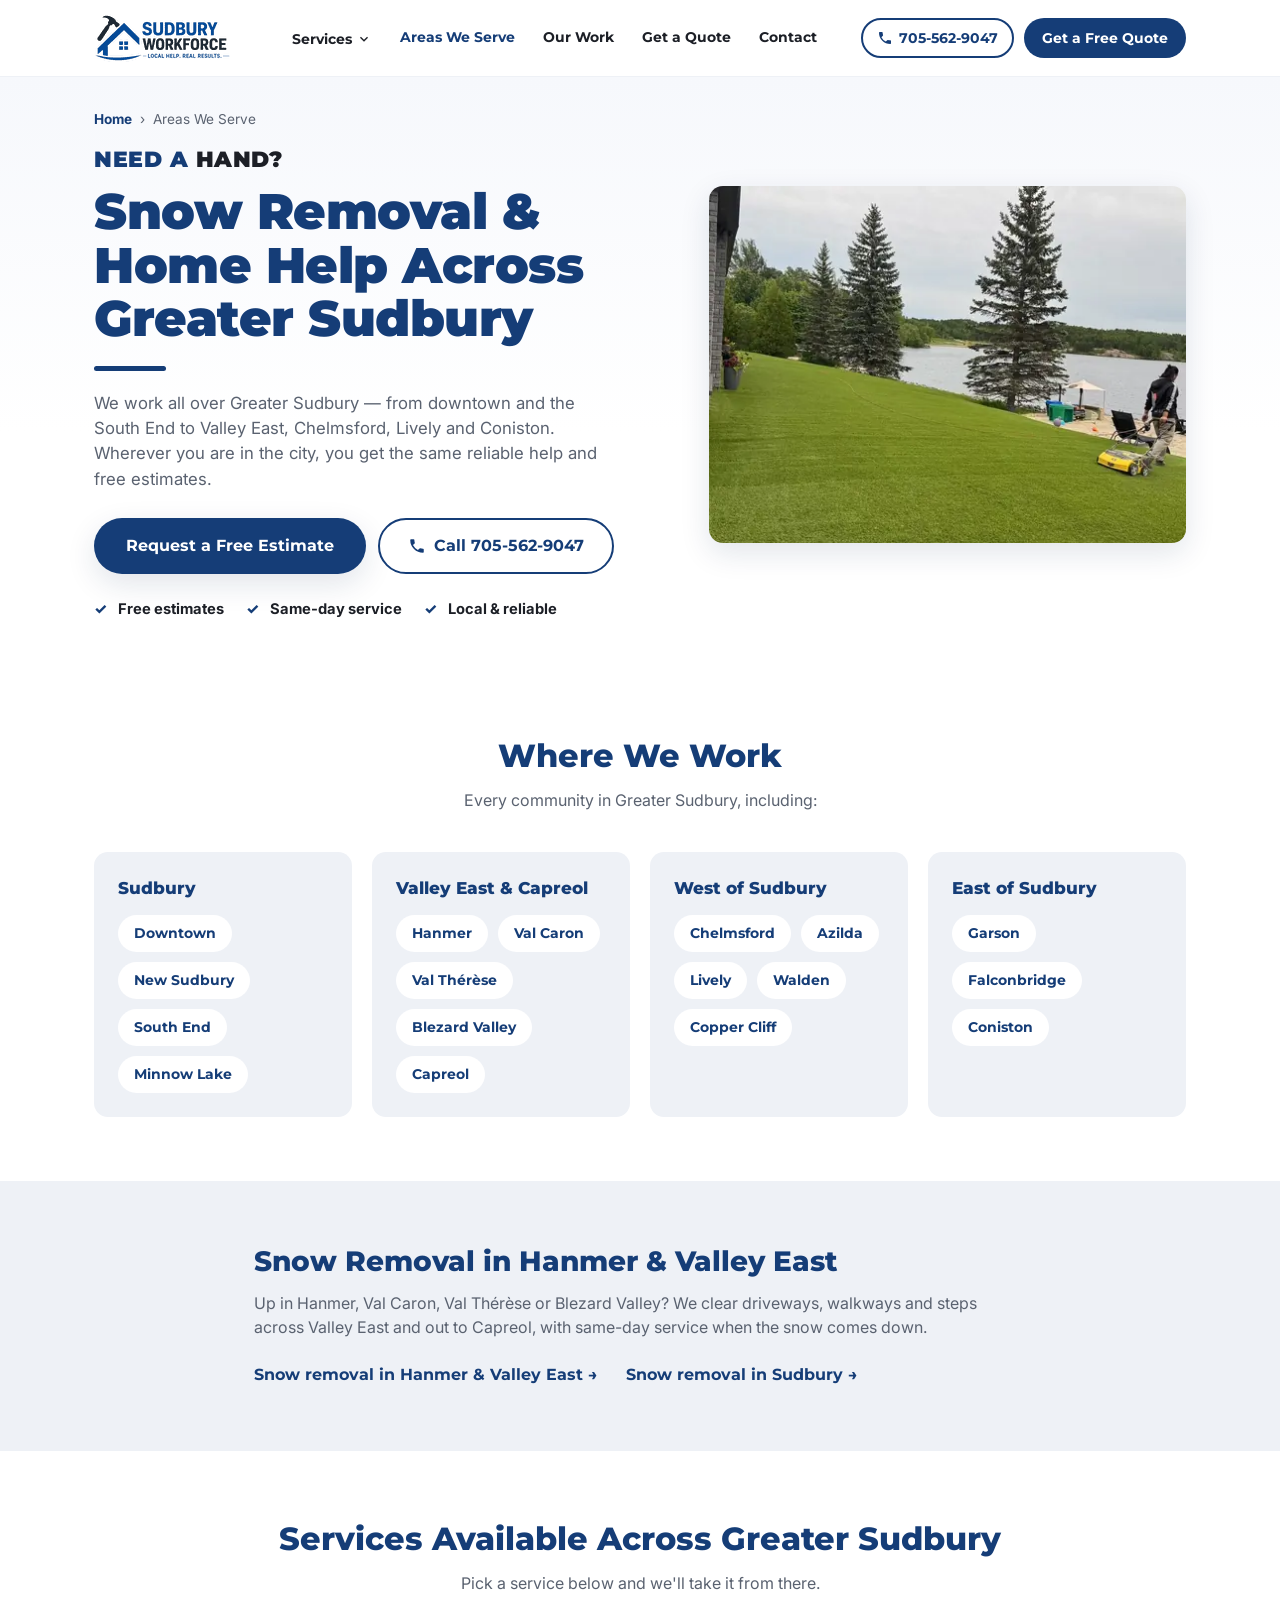
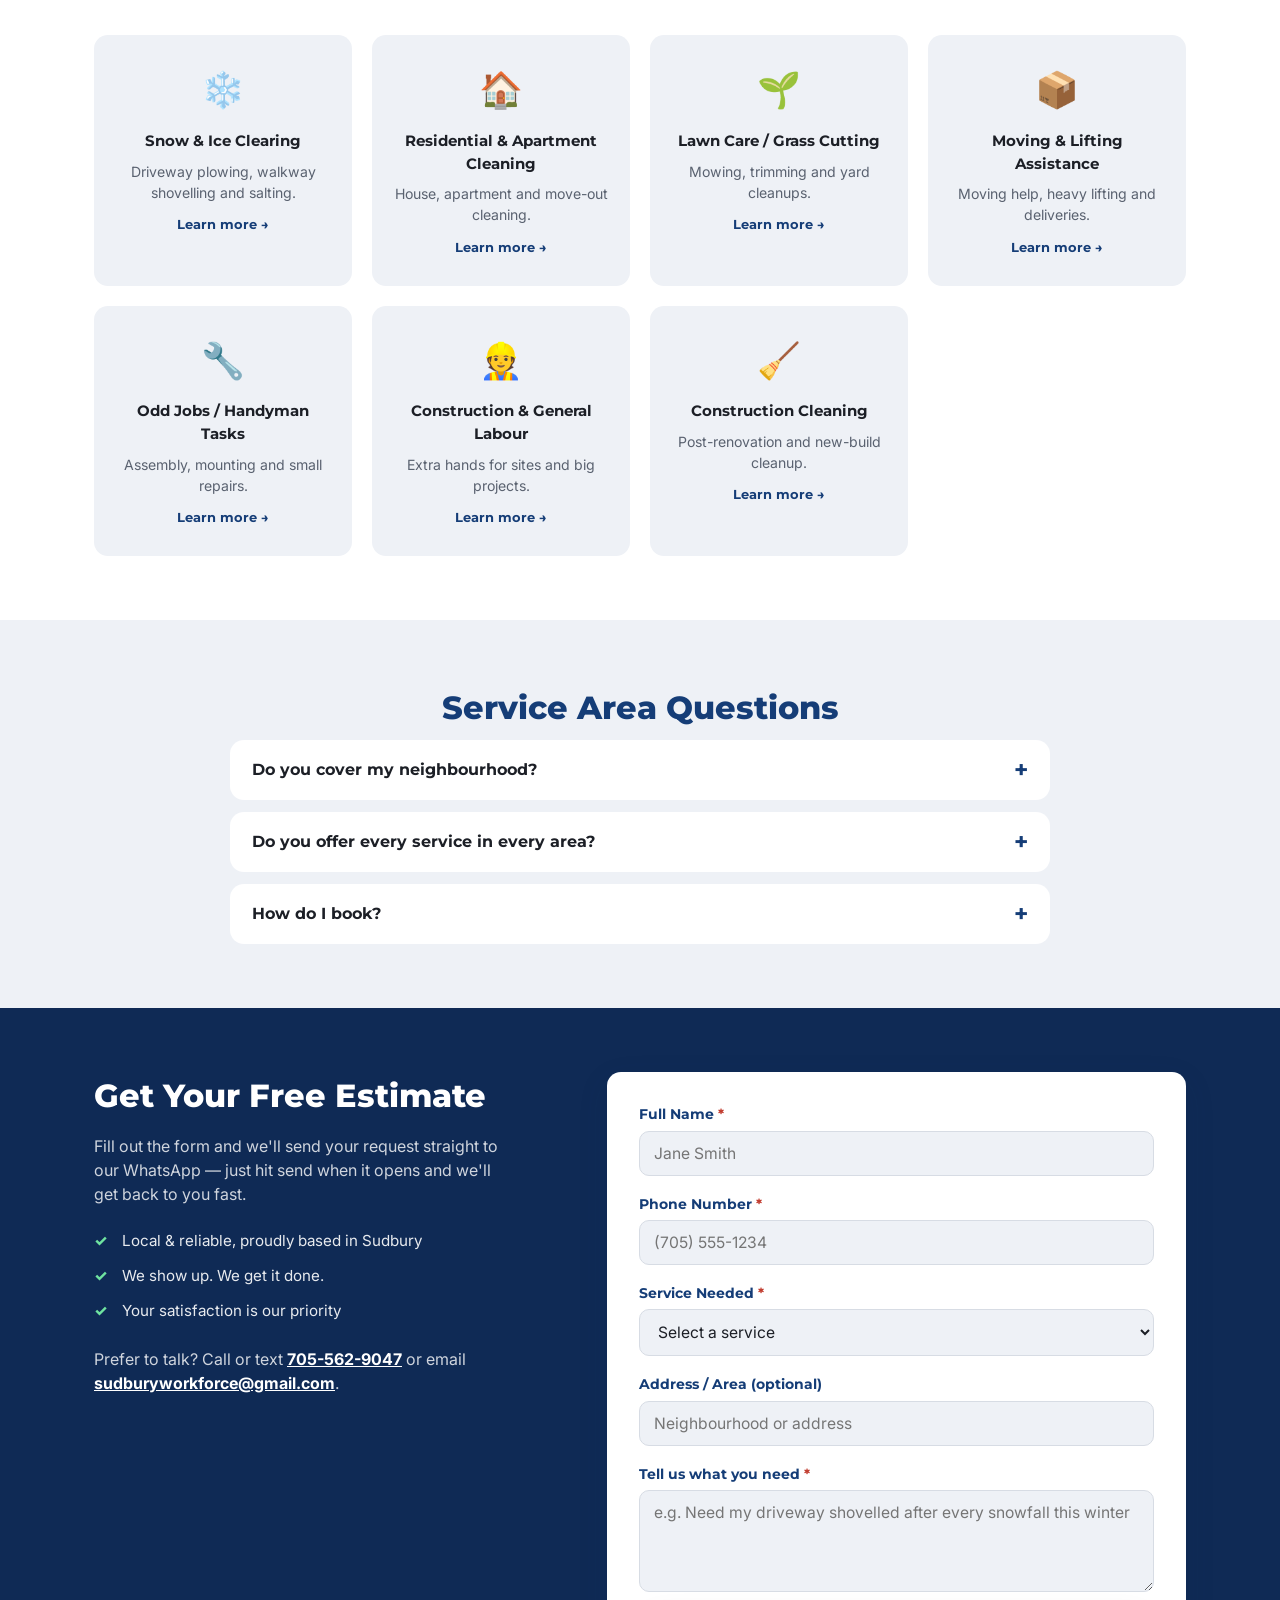
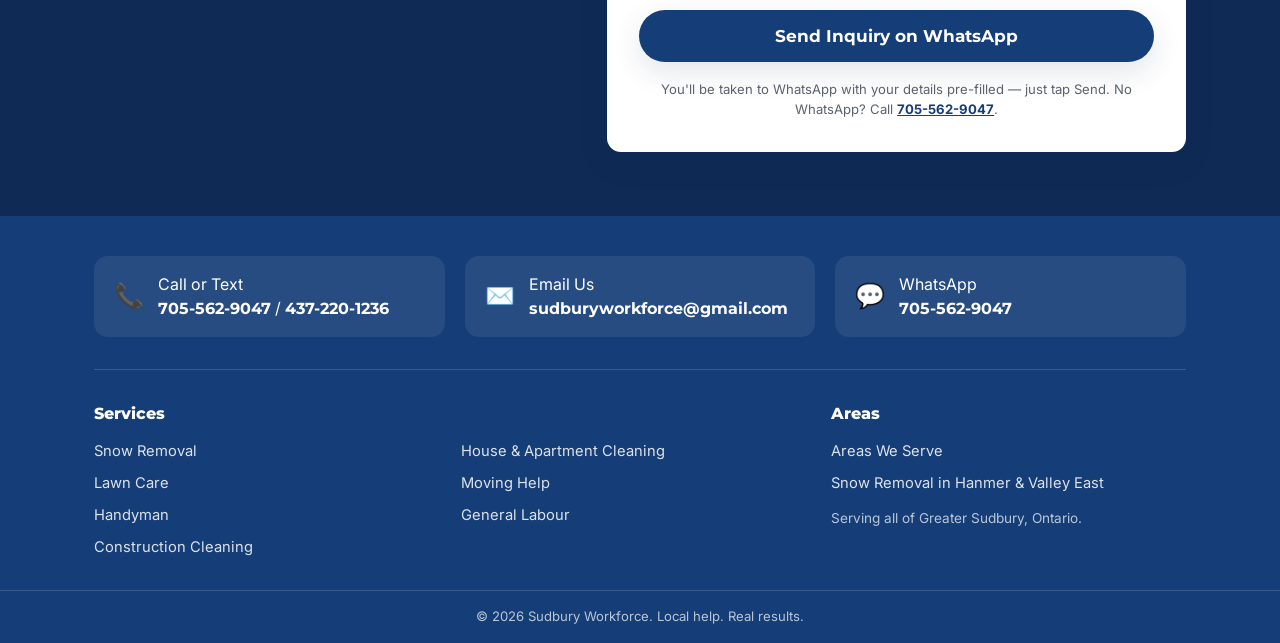
==== areas-we-serve/index.html @ fae9212c "feat: Google Search Console verification tag on every page" ====
<!DOCTYPE html>
<!-- generated by _src/build.py — edit _src/ -->
<html lang="en-CA">
<head>
<meta charset="UTF-8">
<meta name="viewport" content="width=device-width, initial-scale=1.0">
<title>Home Services Across Greater Sudbury | Sudbury Workforce</title>
<meta name="description" content="Snow removal, cleaning, lawn care and handyman help across Greater Sudbury: Sudbury, Hanmer, Val Caron, Chelmsford, Lively, Garson and more.">
<meta name="google-site-verification" content="tovDfg6iRp2TiHayyY90ySzN4tDeOoT_SZ8wtpF53Ss">
<link rel="canonical" href="https://sudburyworkforce.github.io/sudburyworkforce/areas-we-serve/">
<meta property="og:type" content="website">
<meta property="og:site_name" content="Sudbury Workforce">
<meta property="og:locale" content="en_CA">
<meta property="og:title" content="Home Services Across Greater Sudbury | Sudbury Workforce">
<meta property="og:description" content="Snow removal, cleaning, lawn care and handyman help across Greater Sudbury: Sudbury, Hanmer, Val Caron, Chelmsford, Lively, Garson and more.">
<meta property="og:url" content="https://sudburyworkforce.github.io/sudburyworkforce/areas-we-serve/">
<meta property="og:image" content="https://sudburyworkforce.github.io/sudburyworkforce/images/opt/og/work/lawn-turf.jpg">
<meta property="og:image:width" content="1200">
<meta property="og:image:height" content="630">
<meta property="og:image:alt" content="Crew member running a lawn machine across a lakeside lawn">
<meta name="twitter:card" content="summary_large_image">
<meta name="twitter:title" content="Home Services Across Greater Sudbury | Sudbury Workforce">
<meta name="twitter:description" content="Snow removal, cleaning, lawn care and handyman help across Greater Sudbury: Sudbury, Hanmer, Val Caron, Chelmsford, Lively, Garson and more.">
<meta name="twitter:image" content="https://sudburyworkforce.github.io/sudburyworkforce/images/opt/og/work/lawn-turf.jpg">
<link rel="icon" type="image/png" sizes="32x32" href="../images/opt/favicon-32.png">
<link rel="apple-touch-icon" href="../images/opt/apple-touch-icon.png">
<meta name="theme-color" content="#153d77">
<link rel="preconnect" href="https://fonts.googleapis.com">
<link rel="preconnect" href="https://fonts.gstatic.com" crossorigin>
<link rel="stylesheet" href="https://fonts.googleapis.com/css2?family=Montserrat:wght@700;800;900&amp;family=Inter:wght@400;700&amp;display=swap">
<link rel="stylesheet" href="../styles.css?v=b274d10a">
<script type="application/ld+json">{"@context":"https://schema.org","@graph":[{"@type":"HomeAndConstructionBusiness","@id":"https://sudburyworkforce.github.io/sudburyworkforce/#business","name":"Sudbury Workforce","url":"https://sudburyworkforce.github.io/sudburyworkforce/","logo":"https://sudburyworkforce.github.io/sudburyworkforce/images/opt/logo-411.png","image":"https://sudburyworkforce.github.io/sudburyworkforce/images/opt/og/snow.jpg","description":"Snow removal, house and apartment cleaning, lawn care, moving help, handyman services and general labour for homes and businesses across Greater Sudbury, Ontario.","slogan":"Local help. Real results.","telephone":"+1-705-562-9047","email":"sudburyworkforce@gmail.com","contactPoint":[{"@type":"ContactPoint","contactType":"customer service","telephone":"+1-705-562-9047","email":"sudburyworkforce@gmail.com","availableLanguage":"English"}],"address":{"@type":"PostalAddress","addressLocality":"Sudbury","addressRegion":"ON","addressCountry":"CA"},"areaServed":[{"@type":"City","name":"Greater Sudbury, ON"},{"@type":"Place","name":"Sudbury, ON"},{"@type":"Place","name":"Hanmer, ON"},{"@type":"Place","name":"Val Caron, ON"},{"@type":"Place","name":"Val Thérèse, ON"},{"@type":"Place","name":"Blezard Valley, ON"},{"@type":"Place","name":"Capreol, ON"},{"@type":"Place","name":"Chelmsford, ON"},{"@type":"Place","name":"Azilda, ON"},{"@type":"Place","name":"Lively, ON"},{"@type":"Place","name":"Walden, ON"},{"@type":"Place","name":"Copper Cliff, ON"},{"@type":"Place","name":"Garson, ON"},{"@type":"Place","name":"Falconbridge, ON"},{"@type":"Place","name":"Coniston, ON"}]},{"@type":"BreadcrumbList","@id":"https://sudburyworkforce.github.io/sudburyworkforce/areas-we-serve/#breadcrumb","itemListElement":[{"@type":"ListItem","position":1,"name":"Home","item":"https://sudburyworkforce.github.io/sudburyworkforce/"},{"@type":"ListItem","position":2,"name":"Areas We Serve","item":"https://sudburyworkforce.github.io/sudburyworkforce/areas-we-serve/"}]},{"@type":"FAQPage","@id":"https://sudburyworkforce.github.io/sudburyworkforce/areas-we-serve/#faq","url":"https://sudburyworkforce.github.io/sudburyworkforce/areas-we-serve/","mainEntity":[{"@type":"Question","name":"Do you cover my neighbourhood?","acceptedAnswer":{"@type":"Answer","text":"If you're in Greater Sudbury, yes. Not sure? Call or WhatsApp 705-562-9047 and ask."}},{"@type":"Question","name":"Do you offer every service in every area?","acceptedAnswer":{"@type":"Answer","text":"Yes — snow removal, house and apartment cleaning, lawn care, moving help, handyman jobs, general labour and construction cleaning are all available across Greater Sudbury."}},{"@type":"Question","name":"How do I book?","acceptedAnswer":{"@type":"Answer","text":"Use the form below and it opens in WhatsApp with your details filled in. You can also call or text 705-562-9047, or email sudburyworkforce@gmail.com."}}]}]}</script>
</head>
<body>
<a class="skip-link" href="#top">Skip to content</a>

<header class="site-header">
  <div class="container header-inner">
    <a href="../" class="logo"><picture><source type="image/webp" srcset="../images/opt/logo-137.webp 137w, ../images/opt/logo-274.webp 274w, ../images/opt/logo-411.webp 411w" sizes="(min-width: 480px) 137px, 114px"><img src="../images/opt/logo-137.png" srcset="../images/opt/logo-137.png 137w, ../images/opt/logo-274.png 274w, ../images/opt/logo-411.png 411w" sizes="(min-width: 480px) 137px, 114px" width="137" height="48" alt="Sudbury Workforce - Local Help. Real Results." class="logo-img"></picture></a>
    <nav class="main-nav" id="main-nav" aria-label="Main">
      <div class="nav-dropdown"><button type="button" class="nav-dropdown-toggle" aria-expanded="false" aria-controls="nav-services">Services<svg class="icon icon-chevron" viewBox="0 0 24 24" width="16" height="16" aria-hidden="true" focusable="false"><path fill="currentColor" d="M7.4 8.6 12 13.2l4.6-4.6L18 10l-6 6-6-6z"/></svg></button><ul class="sub-menu" id="nav-services"><li><a href="../snow-removal-sudbury/">Snow Removal</a></li><li><a href="../house-cleaning-sudbury/">House &amp; Apartment Cleaning</a></li><li><a href="../lawn-care-sudbury/">Lawn Care</a></li><li><a href="../moving-help-sudbury/">Moving Help</a></li><li><a href="../handyman-sudbury/">Handyman</a></li><li><a href="../general-labour-sudbury/">General Labour</a></li><li><a href="../construction-cleaning-sudbury/">Construction Cleaning</a></li><li class="sub-menu-all"><a href="../#services">See all services</a></li></ul></div>
      <a href="./" aria-current="page">Areas We Serve</a>
      <a href="../#work">Our Work</a>
      <a href="#inquiry">Get a Quote</a>
      <a href="#contact">Contact</a>
    </nav>
    <div class="header-actions">
      <a href="tel:+17055629047" class="btn btn-call" aria-label="Call 705-562-9047"><svg class="icon" viewBox="0 0 24 24" width="18" height="18" aria-hidden="true" focusable="false"><path fill="currentColor" d="M6.6 10.8a15.1 15.1 0 0 0 6.6 6.6l2.2-2.2a1 1 0 0 1 1-.25 11.4 11.4 0 0 0 3.6.57 1 1 0 0 1 1 1V20a1 1 0 0 1-1 1A17 17 0 0 1 3 4a1 1 0 0 1 1-1h3.5a1 1 0 0 1 1 1c0 1.25.2 2.45.57 3.57a1 1 0 0 1-.25 1z"/></svg><span class="btn-call-label">Call</span><span class="btn-call-number">705-562-9047</span></a>
      <a href="#inquiry" class="btn btn-header">Get a Free Quote</a>
    </div>
    <button class="nav-toggle" id="nav-toggle" aria-label="Toggle menu" aria-expanded="false" aria-controls="main-nav">
      <span></span><span></span><span></span>
    </button>
  </div>
</header>

<main id="top">

<section class="hero page-hero">
  <div class="container hero-inner">
    <div class="hero-copy">
      <nav class="breadcrumb" aria-label="Breadcrumb"><ol><li><a href="../">Home</a></li><li aria-current="page">Areas We Serve</li></ol></nav>
      <p class="eyebrow">Need a <span>hand?</span></p>
      <h1>Snow Removal &amp; Home Help Across Greater Sudbury</h1>
      <div class="rule"></div>
      <p>We work all over Greater Sudbury &mdash; from downtown and the South End to Valley East, Chelmsford, Lively and Coniston. Wherever you are in the city, you get the same reliable help and free estimates.</p>
      <div class="hero-actions"><a href="#inquiry" class="btn btn-primary">Request a Free Estimate</a><a href="tel:+17055629047" class="btn btn-outline"><svg class="icon" viewBox="0 0 24 24" width="18" height="18" aria-hidden="true" focusable="false"><path fill="currentColor" d="M6.6 10.8a15.1 15.1 0 0 0 6.6 6.6l2.2-2.2a1 1 0 0 1 1-.25 11.4 11.4 0 0 0 3.6.57 1 1 0 0 1 1 1V20a1 1 0 0 1-1 1A17 17 0 0 1 3 4a1 1 0 0 1 1-1h3.5a1 1 0 0 1 1 1c0 1.25.2 2.45.57 3.57a1 1 0 0 1-.25 1z"/></svg><span>Call 705-562-9047</span></a></div>
      <ul class="hero-points"><li>Free estimates</li><li>Same-day service</li><li>Local &amp; reliable</li></ul>
    </div>
    <div class="hero-art">
      <div class="hero-photo"><picture><source type="image/webp" srcset="../images/opt/work/lawn-turf-240.webp 240w, ../images/opt/work/lawn-turf-480.webp 480w, ../images/opt/work/lawn-turf-800.webp 800w" sizes="(min-width: 900px) 477px, (min-width: 568px) 520px, calc(100vw - 48px)"><img src="../images/opt/work/lawn-turf-800.jpg" srcset="../images/opt/work/lawn-turf-240.jpg 240w, ../images/opt/work/lawn-turf-480.jpg 480w, ../images/opt/work/lawn-turf-800.jpg 800w" sizes="(min-width: 900px) 477px, (min-width: 568px) 520px, calc(100vw - 48px)" width="800" height="600" alt="Crew member running a lawn machine across a lakeside lawn" decoding="async" fetchpriority="high"></picture></div>
    </div>
  </div>
</section>

<section class="section">
  <div class="container">
    <h2 class="section-title">Where We Work</h2>
    <p class="section-sub">Every community in Greater Sudbury, including:</p>
    <div class="area-groups"><div class="area-group"><h3>Sudbury</h3><ul class="area-list"><li>Downtown</li><li>New Sudbury</li><li>South End</li><li>Minnow Lake</li></ul></div><div class="area-group"><h3>Valley East &amp; Capreol</h3><ul class="area-list"><li>Hanmer</li><li>Val Caron</li><li>Val Thérèse</li><li>Blezard Valley</li><li>Capreol</li></ul></div><div class="area-group"><h3>West of Sudbury</h3><ul class="area-list"><li>Chelmsford</li><li>Azilda</li><li>Lively</li><li>Walden</li><li>Copper Cliff</li></ul></div><div class="area-group"><h3>East of Sudbury</h3><ul class="area-list"><li>Garson</li><li>Falconbridge</li><li>Coniston</li></ul></div></div>
  </div>
</section>

<section class="section section-alt">
  <div class="container content">
    <h2>Snow Removal in Hanmer &amp; Valley East</h2>
    <p>Up in Hanmer, Val Caron, Val Thérèse or Blezard Valley? We clear driveways, walkways and steps across Valley East and out to Capreol, with same-day service when the snow comes down.</p>
    <p class="section-links section-links-start">
      <a href="../snow-removal-hanmer-valley-east/">Snow removal in Hanmer &amp; Valley East</a>
      <a href="../snow-removal-sudbury/">Snow removal in Sudbury</a>
    </p>
  </div>
</section>

<section class="services">
  <div class="container">
    <h2 class="section-title">Services Available Across Greater Sudbury</h2>
    <p class="section-sub">Pick a service below and we'll take it from there.</p>
    <div class="services-grid"><a class="service-card" href="../snow-removal-sudbury/"><div class="service-icon" aria-hidden="true">❄️</div><h3>Snow &amp; Ice Clearing</h3><p>Driveway plowing, walkway shovelling and salting.</p><span class="service-more">Learn more <span aria-hidden="true">&rarr;</span></span></a><a class="service-card" href="../house-cleaning-sudbury/"><div class="service-icon" aria-hidden="true">🏠</div><h3>Residential &amp; Apartment Cleaning</h3><p>House, apartment and move-out cleaning.</p><span class="service-more">Learn more <span aria-hidden="true">&rarr;</span></span></a><a class="service-card" href="../lawn-care-sudbury/"><div class="service-icon" aria-hidden="true">🌱</div><h3>Lawn Care / Grass Cutting</h3><p>Mowing, trimming and yard cleanups.</p><span class="service-more">Learn more <span aria-hidden="true">&rarr;</span></span></a><a class="service-card" href="../moving-help-sudbury/"><div class="service-icon" aria-hidden="true">📦</div><h3>Moving &amp; Lifting Assistance</h3><p>Moving help, heavy lifting and deliveries.</p><span class="service-more">Learn more <span aria-hidden="true">&rarr;</span></span></a><a class="service-card" href="../handyman-sudbury/"><div class="service-icon" aria-hidden="true">🔧</div><h3>Odd Jobs / Handyman Tasks</h3><p>Assembly, mounting and small repairs.</p><span class="service-more">Learn more <span aria-hidden="true">&rarr;</span></span></a><a class="service-card" href="../general-labour-sudbury/"><div class="service-icon" aria-hidden="true">👷</div><h3>Construction &amp; General Labour</h3><p>Extra hands for sites and big projects.</p><span class="service-more">Learn more <span aria-hidden="true">&rarr;</span></span></a><a class="service-card" href="../construction-cleaning-sudbury/"><div class="service-icon" aria-hidden="true">🧹</div><h3>Construction Cleaning</h3><p>Post-renovation and new-build cleanup.</p><span class="service-more">Learn more <span aria-hidden="true">&rarr;</span></span></a></div>
  </div>
</section>

<section class="section section-alt">
  <div class="container">
    <h2 class="section-title">Service Area Questions</h2>
    <div class="faq">
      <details>
        <summary>Do you cover my neighbourhood?</summary>
        <p>If you're in Greater Sudbury, yes. Not sure? Call or WhatsApp <a href="tel:+17055629047">705-562-9047</a> and ask.</p>
      </details>
      <details>
        <summary>Do you offer every service in every area?</summary>
        <p>Yes &mdash; snow removal, house and apartment cleaning, lawn care, moving help, handyman jobs, general labour and construction cleaning are all available across Greater Sudbury.</p>
      </details>
      <details>
        <summary>How do I book?</summary>
        <p>Use the form below and it opens in WhatsApp with your details filled in. You can also call or text <a href="tel:+17055629047">705-562-9047</a>, or email <a href="mailto:sudburyworkforce@gmail.com">sudburyworkforce@gmail.com</a>.</p>
      </details>
    </div>
  </div>
</section>

<section class="inquiry" id="inquiry">
  <div class="container inquiry-inner">
    <div class="inquiry-copy">
      <h2>Get Your Free Estimate</h2>
      <p>Fill out the form and we'll send your request straight to our WhatsApp &mdash; just hit send when it opens and we'll get back to you fast.</p>
      <ul class="trust-list"><li>Local &amp; reliable, proudly based in Sudbury</li><li>We show up. We get it done.</li><li>Your satisfaction is our priority</li></ul>
      <p class="inquiry-alt">Prefer to talk? Call or text <a href="tel:+17055629047">705-562-9047</a> or email <a href="mailto:sudburyworkforce@gmail.com">sudburyworkforce@gmail.com</a>.</p>
    </div>

    <form id="inquiry-form" class="inquiry-form" novalidate data-whatsapp="17055629047" data-page="Areas We Serve">
      <div class="form-row">
        <label for="name">Full Name <span>*</span></label>
        <input type="text" id="name" name="name" required autocomplete="name" placeholder="Jane Smith">
      </div>

      <div class="form-row">
        <label for="phone">Phone Number <span>*</span></label>
        <input type="tel" id="phone" name="phone" required autocomplete="tel" placeholder="(705) 555-1234">
      </div>

      <div class="form-row">
        <label for="service">Service Needed <span>*</span></label>
        <select id="service" name="service" required>
            <option value="" disabled selected>Select a service</option>
            <option>Snow &amp; Ice Clearing</option>
            <option>Residential &amp; Apartment Cleaning</option>
            <option>Lawn Care / Grass Cutting</option>
            <option>Moving &amp; Lifting Assistance</option>
            <option>Odd Jobs / Handyman Tasks</option>
            <option>Construction &amp; General Labour</option>
            <option>Construction Cleaning</option>
            <option>Something else</option>
        </select>
      </div>

      <div class="form-row">
        <label for="address">Address / Area (optional)</label>
        <input type="text" id="address" name="address" autocomplete="street-address" placeholder="Neighbourhood or address">
      </div>

      <div class="form-row">
        <label for="message">Tell us what you need <span>*</span></label>
        <textarea id="message" name="message" rows="4" required placeholder="e.g. Need my driveway shovelled after every snowfall this winter"></textarea>
      </div>

      <p id="form-error" class="form-error" role="alert" hidden>Please fill in your name, phone, service and details.</p>

      <button type="submit" class="btn btn-primary btn-full">
        Send Inquiry on WhatsApp
      </button>
      <p class="form-note">You'll be taken to WhatsApp with your details pre-filled &mdash; just tap Send. No WhatsApp? Call <a href="tel:+17055629047">705-562-9047</a>.</p>
    </form>
  </div>
</section>

</main>

<footer class="site-footer" id="contact">
  <div class="container footer-inner">
    <div class="footer-contact">
      <div class="footer-link footer-link-multi">
        <span class="footer-icon" aria-hidden="true">&#128222;</span>
        <span>
          Call or Text<br>
          <a href="tel:+17055629047"><strong>705-562-9047</strong></a> / <a href="tel:+14372201236"><strong>437-220-1236</strong></a>
        </span>
      </div>
      <a class="footer-link" href="mailto:sudburyworkforce@gmail.com">
        <span class="footer-icon" aria-hidden="true">&#9993;&#65039;</span>
        <span>Email Us<br><strong>sudburyworkforce@gmail.com</strong></span>
      </a>
      <a class="footer-link" href="https://wa.me/17055629047?text=Hi%20Sudbury%20Workforce%21%20I%27d%20like%20a%20free%20estimate.%0APage%3A%20Areas%20We%20Serve" target="_blank" rel="noopener">
        <span class="footer-icon" aria-hidden="true">&#128172;</span>
        <span>WhatsApp<br><strong>705-562-9047</strong></span>
      </a>
    </div>
    <div class="footer-nav">
      <div>
        <h2 class="footer-heading">Services</h2>
        <ul class="footer-list footer-list-cols"><li><a href="../snow-removal-sudbury/">Snow Removal</a></li><li><a href="../house-cleaning-sudbury/">House &amp; Apartment Cleaning</a></li><li><a href="../lawn-care-sudbury/">Lawn Care</a></li><li><a href="../moving-help-sudbury/">Moving Help</a></li><li><a href="../handyman-sudbury/">Handyman</a></li><li><a href="../general-labour-sudbury/">General Labour</a></li><li><a href="../construction-cleaning-sudbury/">Construction Cleaning</a></li></ul>
      </div>
      <div>
        <h2 class="footer-heading">Areas</h2>
        <ul class="footer-list"><li><a href="./">Areas We Serve</a></li><li><a href="../snow-removal-hanmer-valley-east/">Snow Removal in Hanmer &amp; Valley East</a></li></ul>
        <p class="footer-note">Serving all of Greater Sudbury, Ontario.</p>
      </div>
    </div>
  </div>
  <div class="footer-bottom">
    <div class="container">&copy; <span id="year"></span> Sudbury Workforce. Local help. Real results.</div>
  </div>
</footer>

<nav class="mobile-bar" aria-label="Call or message us"><a class="mobile-bar-call" href="tel:+17055629047"><svg class="icon" viewBox="0 0 24 24" width="18" height="18" aria-hidden="true" focusable="false"><path fill="currentColor" d="M6.6 10.8a15.1 15.1 0 0 0 6.6 6.6l2.2-2.2a1 1 0 0 1 1-.25 11.4 11.4 0 0 0 3.6.57 1 1 0 0 1 1 1V20a1 1 0 0 1-1 1A17 17 0 0 1 3 4a1 1 0 0 1 1-1h3.5a1 1 0 0 1 1 1c0 1.25.2 2.45.57 3.57a1 1 0 0 1-.25 1z"/></svg><span>Call</span></a><a class="mobile-bar-wa" href="https://wa.me/17055629047?text=Hi%20Sudbury%20Workforce%21%20I%27d%20like%20a%20free%20estimate.%0APage%3A%20Areas%20We%20Serve" target="_blank" rel="noopener"><svg class="icon" viewBox="0 0 24 24" width="18" height="18" aria-hidden="true" focusable="false"><path fill="currentColor" d="M12 2C6.5 2 2 6 2 11c0 2.6 1.3 5 3.3 6.6L4.5 22l4.6-2.2c.9.2 1.9.3 2.9.3 5.5 0 10-4 10-9S17.5 2 12 2z"/></svg><span>WhatsApp</span></a></nav>

<script src="../script.js?v=eda20a73"></script>
</body>
</html>
---- styles.css ----
:root {
  --navy-dark: #0f2a55;
  --navy: #153d77;
  --navy-light: #1f5aa8;
  --ink: #1c1f26;
  --gray: #5a6270;
  --gray-light: #eef1f6;
  --white: #ffffff;
  --danger: #c0392b;
  --whatsapp: #1e7f4f;
  --radius: 14px;
  --shadow: 0 10px 30px rgba(15, 42, 85, 0.12);
  --font-head: 'Montserrat', 'Arial Black', sans-serif;
  --font-body: 'Inter', -apple-system, BlinkMacSystemFont, 'Segoe UI', sans-serif;
}

* { box-sizing: border-box; }

html { scroll-behavior: smooth; scroll-padding-top: 84px; }

body {
  margin: 0;
  font-family: var(--font-body);
  color: var(--ink);
  background: var(--white);
  line-height: 1.5;
}

.container {
  max-width: 1140px;
  margin: 0 auto;
  padding: 0 24px;
}

a { color: inherit; }

/* Header */
.site-header {
  position: sticky;
  top: 0;
  z-index: 50;
  background: var(--white);
  border-bottom: 1px solid var(--gray-light);
}

.header-inner {
  position: relative;
  display: flex;
  align-items: center;
  justify-content: space-between;
  gap: 16px;
  padding-top: 14px;
  padding-bottom: 14px;
}

.logo {
  display: flex;
  align-items: center;
  gap: 10px;
  text-decoration: none;
}

.logo-img {
  height: 40px;
  width: auto;
  display: block;
}

@media (min-width: 480px) {
  .logo-img { height: 48px; }
}

.main-nav {
  display: none;
  align-items: center;
  gap: 28px;
}

.main-nav a {
  font-family: var(--font-head);
  font-weight: 700;
  font-size: 0.9rem;
  color: var(--ink);
  text-decoration: none;
  transition: color 0.15s ease;
}

.main-nav a:hover { color: var(--navy); }

/* The inline nav needs ~1060px next to the Call and quote buttons; below
   1100px the menu button shows it instead. */
@media (min-width: 1100px) {
  .main-nav {
    display: flex;
    margin-left: auto;
    margin-right: 28px;
  }
}

.nav-toggle {
  display: flex;
  flex-direction: column;
  justify-content: center;
  align-items: center;
  gap: 5px;
  width: 40px;
  height: 40px;
  margin-left: 8px;
  background: none;
  border: none;
  cursor: pointer;
  flex: none;
}

.nav-toggle span {
  display: block;
  width: 22px;
  height: 2px;
  background: var(--navy);
  border-radius: 2px;
  transition: transform 0.2s ease, opacity 0.2s ease;
}

.nav-toggle[aria-expanded="true"] span:nth-child(1) {
  transform: translateY(7px) rotate(45deg);
}
.nav-toggle[aria-expanded="true"] span:nth-child(2) { opacity: 0; }
.nav-toggle[aria-expanded="true"] span:nth-child(3) {
  transform: translateY(-7px) rotate(-45deg);
}

@media (min-width: 1100px) {
  .nav-toggle { display: none; }
}

@media (max-width: 1099.98px) {
  .main-nav {
    position: absolute;
    top: 100%;
    left: 0;
    right: 0;
    flex-direction: column;
    align-items: flex-start;
    gap: 4px;
    background: var(--white);
    border-bottom: 1px solid var(--gray-light);
    padding: 8px 24px 16px;
    box-shadow: var(--shadow);
  }

  .main-nav.open { display: flex; }

  .main-nav a {
    width: 100%;
    padding: 10px 0;
    border-bottom: 1px solid var(--gray-light);
  }

  .main-nav a:last-child { border-bottom: none; }
}

/* Services dropdown: a button that opens the list of service pages */
.nav-dropdown { position: relative; }

.nav-dropdown-toggle {
  display: inline-flex;
  align-items: center;
  gap: 4px;
  padding: 0;
  background: none;
  border: none;
  cursor: pointer;
  font-family: var(--font-head);
  font-weight: 700;
  font-size: 0.9rem;
  color: var(--ink);
  transition: color 0.15s ease;
}

.nav-dropdown-toggle:hover,
.nav-dropdown.open .nav-dropdown-toggle { color: var(--navy); }

.icon-chevron { transition: transform 0.15s ease; }
.nav-dropdown.open .icon-chevron { transform: rotate(180deg); }

.sub-menu {
  display: none;
  list-style: none;
  margin: 0;
  padding: 0;
}

.nav-dropdown.open .sub-menu { display: block; }

.main-nav .sub-menu a { display: block; }
.main-nav .sub-menu-all a { color: var(--navy); }

@media (min-width: 1100px) {
  .nav-dropdown:hover .sub-menu { display: block; }
  .nav-dropdown:hover .icon-chevron { transform: rotate(180deg); }

  /* keeps the hover alive while the pointer crosses the gap to the menu */
  .nav-dropdown::after {
    content: "";
    position: absolute;
    top: 100%;
    left: 0;
    right: 0;
    height: 16px;
  }

  .sub-menu {
    position: absolute;
    top: calc(100% + 14px);
    left: -16px;
    z-index: 70;
    min-width: 270px;
    padding: 8px;
    background: var(--white);
    border: 1px solid var(--gray-light);
    border-radius: var(--radius);
    box-shadow: var(--shadow);
  }

  .main-nav .sub-menu a {
    padding: 10px 14px;
    border-radius: 10px;
    white-space: nowrap;
  }

  .main-nav .sub-menu a:hover,
  .main-nav .sub-menu a[aria-current="page"] { background: var(--gray-light); color: var(--navy); }

  .sub-menu-all {
    margin-top: 6px;
    padding-top: 6px;
    border-top: 1px solid var(--gray-light);
  }
}

@media (max-width: 1099.98px) {
  .nav-dropdown { width: 100%; }

  .nav-dropdown-toggle {
    width: 100%;
    justify-content: space-between;
    padding: 10px 0;
    border-bottom: 1px solid var(--gray-light);
    text-align: left;
  }

  .sub-menu {
    padding: 4px 0 8px 16px;
    border-bottom: 1px solid var(--gray-light);
  }

  .main-nav .sub-menu a {
    padding: 8px 0;
    border-bottom: none;
    font-size: 0.88rem;
    color: var(--gray);
  }

  .main-nav .sub-menu a[aria-current="page"],
  .main-nav .sub-menu-all a { color: var(--navy); }
}

.btn {
  display: inline-block;
  font-family: var(--font-head);
  font-weight: 700;
  text-decoration: none;
  border: none;
  cursor: pointer;
  border-radius: 999px;
  transition: transform 0.15s ease, box-shadow 0.15s ease, background 0.15s ease;
}

.btn-header {
  background: var(--navy);
  color: var(--white);
  padding: 10px 18px;
  font-size: 0.85rem;
  white-space: nowrap;
}

.btn-header:hover { background: var(--navy-light); }

@media (max-width: 599px) {
  .btn-header { display: none; }
}

.btn-primary {
  background: var(--navy);
  color: var(--white);
  padding: 16px 32px;
  font-size: 1rem;
  box-shadow: var(--shadow);
}

.btn-primary:hover {
  background: var(--navy-light);
  transform: translateY(-2px);
}

.btn-full { width: 100%; text-align: center; padding: 16px; font-size: 1.05rem; }

/* Hero */
.hero {
  background: linear-gradient(180deg, #f6f8fc 0%, #ffffff 60%);
  padding: 56px 0 40px;
  overflow: hidden;
}

.hero-inner {
  display: grid;
  gap: 32px;
  align-items: center;
}

@media (min-width: 900px) {
  .hero-inner { grid-template-columns: 1.1fr 0.9fr; }
}

.hero h1 {
  font-family: var(--font-head);
  font-weight: 900;
  font-size: clamp(1.85rem, 5.6vw, 3.1rem);
  line-height: 1.08;
  margin: 0;
  color: var(--navy);
  letter-spacing: -0.5px;
}

.rule {
  width: 72px;
  height: 5px;
  background: var(--navy);
  border-radius: 4px;
  margin: 20px 0;
}

.hero h2 {
  font-family: var(--font-head);
  font-weight: 800;
  font-size: 1.5rem;
  color: var(--navy);
  margin: 0 0 10px;
}

.hero-copy p {
  color: var(--gray);
  font-size: 1.05rem;
  max-width: 46ch;
  margin: 0 0 26px;
}

.feature-list {
  list-style: none;
  margin: 36px 0 0;
  padding: 0;
  display: grid;
  gap: 18px;
}

@media (min-width: 560px) {
  .feature-list { grid-template-columns: 1fr 1fr; }
}

.feature-list li {
  display: flex;
  align-items: flex-start;
  gap: 12px;
}

.feature-icon {
  flex: none;
  width: 40px;
  height: 40px;
  border-radius: 50%;
  background: var(--navy);
  color: var(--white);
  display: flex;
  align-items: center;
  justify-content: center;
  font-weight: 800;
  font-size: 1.1rem;
}

.feature-list strong {
  display: block;
  font-family: var(--font-head);
  font-size: 0.95rem;
  color: var(--ink);
}

.feature-list p {
  margin: 2px 0 0;
  font-size: 0.88rem;
  color: var(--gray);
}

.photo-grid {
  display: grid;
  grid-template-columns: 1fr 1fr;
  gap: 12px;
  max-width: 420px;
  margin: 0 auto;
}

@media (min-width: 900px) {
  .photo-grid {
    max-width: none;
    height: 100%;
  }
}

.photo-grid img {
  width: 100%;
  height: auto; /* the width/height attributes only reserve space */
  aspect-ratio: 4 / 3.1;
  object-fit: cover;
  border-radius: 14px;
  box-shadow: var(--shadow);
  display: block;
}

/* Services */
.services {
  padding: 64px 0;
  background: var(--white);
}

.section-title {
  font-family: var(--font-head);
  font-weight: 800;
  font-size: 2rem;
  color: var(--navy);
  text-align: center;
  margin: 0 0 8px;
}

.section-sub {
  text-align: center;
  color: var(--gray);
  margin: 0 0 40px;
}

.services-grid {
  display: grid;
  gap: 20px;
  grid-template-columns: repeat(auto-fit, minmax(220px, 1fr));
}

.service-card {
  background: var(--gray-light);
  border-radius: var(--radius);
  padding: 28px 20px;
  text-align: center;
  transition: transform 0.15s ease, box-shadow 0.15s ease;
}

.service-card:hover {
  transform: translateY(-4px);
  box-shadow: var(--shadow);
  background: var(--white);
}

.service-icon {
  font-size: 2.2rem;
  margin-bottom: 14px;
}

/* Our Work */
.work {
  padding: 64px 0;
  background: var(--gray-light);
}

.work-grid {
  display: grid;
  gap: 20px;
  grid-template-columns: 1fr;
}

@media (min-width: 640px) {
  .work-grid { grid-template-columns: 1fr 1fr; }
}

@media (min-width: 960px) {
  .work-grid { grid-template-columns: 1fr 1fr 1fr; }
}

.work-card {
  background: var(--white);
  border-radius: var(--radius);
  overflow: hidden;
  box-shadow: var(--shadow);
}

.work-photo {
  position: relative;
}

.work-photo img,
.work-photo video {
  width: 100%;
  height: auto; /* the width/height attributes only reserve space */
  aspect-ratio: 4 / 3;
  object-fit: cover;
  display: block;
  background: #000;
}

.work-tag {
  position: absolute;
  top: 10px;
  left: 10px;
  font-family: var(--font-head);
  font-weight: 800;
  font-size: 0.7rem;
  letter-spacing: 0.5px;
  text-transform: uppercase;
  padding: 4px 11px;
  border-radius: 999px;
  color: var(--white);
}

.work-tag-before { background: rgba(28, 31, 38, 0.72); }
.work-tag-after { background: var(--navy); }

.work-card h3 {
  font-family: var(--font-head);
  font-weight: 700;
  font-size: 0.92rem;
  color: var(--ink);
  text-align: center;
  margin: 0;
  padding: 14px 16px;
}

.service-card h3 {
  font-family: var(--font-head);
  font-size: 0.95rem;
  font-weight: 700;
  color: var(--ink);
  margin: 0;
}

/* Inquiry */
.inquiry {
  background: var(--navy-dark);
  color: var(--white);
  padding: 64px 0;
}

.inquiry-inner {
  display: grid;
  gap: 40px;
}

@media (min-width: 900px) {
  .inquiry-inner { grid-template-columns: 0.9fr 1.1fr; align-items: start; }
}

.inquiry-copy h2 {
  font-family: var(--font-head);
  font-size: 2rem;
  font-weight: 800;
  margin: 0 0 14px;
}

.inquiry-copy p {
  color: rgba(255,255,255,0.8);
  max-width: 42ch;
  margin: 0 0 24px;
}

.trust-list {
  list-style: none;
  padding: 0;
  margin: 0;
  display: grid;
  gap: 12px;
}

.trust-list li {
  padding-left: 28px;
  position: relative;
  color: rgba(255,255,255,0.9);
  font-size: 0.95rem;
}

.trust-list li::before {
  content: "\2713";
  position: absolute;
  left: 0;
  top: 0;
  color: #6fe3a0;
  font-weight: 800;
}

.inquiry-form {
  background: var(--white);
  color: var(--ink);
  border-radius: var(--radius);
  padding: 32px;
  box-shadow: var(--shadow);
  display: grid;
  gap: 18px;
}

.form-row {
  display: grid;
  gap: 6px;
}

.form-row label {
  font-family: var(--font-head);
  font-weight: 700;
  font-size: 0.85rem;
  color: var(--navy);
}

.form-row label span {
  color: var(--danger);
}

.form-row input,
.form-row select,
.form-row textarea {
  font-family: var(--font-body);
  font-size: 0.98rem;
  padding: 12px 14px;
  border: 1px solid #d7dce4;
  border-radius: 10px;
  background: var(--gray-light);
  color: var(--ink);
  width: 100%;
}

.form-row input:focus,
.form-row select:focus,
.form-row textarea:focus {
  outline: 2px solid var(--navy-light);
  outline-offset: 1px;
  background: var(--white);
}

.form-row textarea { resize: vertical; }

.form-error {
  background: #fdecea;
  color: var(--danger);
  border: 1px solid #f5c6c1;
  border-radius: 10px;
  padding: 10px 14px;
  font-size: 0.88rem;
  margin: 0;
}

.form-note {
  text-align: center;
  font-size: 0.82rem;
  color: var(--gray);
  margin: 0;
}

/* Footer */
.site-footer {
  background: var(--navy);
  color: var(--white);
  padding: 40px 0 0;
}

.footer-inner {
  padding-bottom: 32px;
}

.footer-contact {
  display: grid;
  gap: 20px;
}

@media (min-width: 720px) {
  .footer-contact { grid-template-columns: repeat(3, 1fr); }
}

.footer-link {
  display: flex;
  align-items: center;
  gap: 14px;
  text-decoration: none;
  color: var(--white);
  background: rgba(255,255,255,0.08);
  border-radius: var(--radius);
  padding: 16px 20px;
  transition: background 0.15s ease;
}

.footer-link:hover { background: rgba(255,255,255,0.16); }

.footer-icon {
  font-size: 1.5rem;
  flex: none;
}

.footer-link strong { font-family: var(--font-head); }

.footer-link-multi a {
  color: var(--white);
  text-decoration: none;
}

.footer-bottom {
  border-top: 1px solid rgba(255,255,255,0.15);
  padding: 16px 0;
  text-align: center;
  font-size: 0.82rem;
  color: rgba(255,255,255,0.7);
}

/* ==========================================================================
   Multi-page additions: same tokens and components as above.
   ========================================================================== */

picture { display: block; }

.icon { display: block; flex: none; }

.skip-link {
  position: absolute;
  left: 16px;
  top: -64px;
  z-index: 100;
  background: var(--navy);
  color: var(--white);
  padding: 10px 18px;
  border-radius: 999px;
  font-family: var(--font-head);
  font-weight: 700;
  text-decoration: none;
}

.skip-link:focus { top: 12px; }

/* Header: Call button next to the quote button */
.header-actions {
  display: flex;
  align-items: center;
  gap: 10px;
  margin-left: auto;
}

.btn-call {
  display: inline-flex;
  align-items: center;
  gap: 6px;
  background: var(--white);
  color: var(--navy);
  border: 2px solid var(--navy);
  padding: 8px 14px;
  font-size: 0.85rem;
  white-space: nowrap;
}

.btn-call:hover { background: var(--navy); color: var(--white); }
.btn-call .icon { width: 16px; height: 16px; }
.btn-call-number { display: none; }

@media (min-width: 600px) {
  .btn-call-label { display: none; }
  .btn-call-number { display: inline; }
}

@media (min-width: 1100px) {
  .header-actions { margin-left: 0; }
}

.main-nav a[aria-current="page"] { color: var(--navy); }

/* "Need a hand?" eyebrow above each H1 */
.eyebrow {
  font-family: var(--font-head);
  font-weight: 900;
  text-transform: uppercase;
  letter-spacing: 0.5px;
  color: var(--navy);
}

.eyebrow span { color: var(--ink); }

.hero-copy .eyebrow {
  font-size: clamp(1.1rem, 3vw, 1.35rem);
  line-height: 1.2;
  color: var(--navy);
  max-width: none;
  margin: 0 0 12px;
}

.hero-copy p a { color: var(--navy); font-weight: 700; }

/* Inner-page hero */
.page-hero { padding: 32px 0 48px; }

@media (min-width: 900px) {
  .hero-inner.hero-inner-single { grid-template-columns: 1fr; }
}

.hero-inner-single .hero-copy { max-width: 820px; }

.breadcrumb {
  margin: 0 0 18px;
  font-size: 0.85rem;
  color: var(--gray);
}

.breadcrumb ol {
  list-style: none;
  margin: 0;
  padding: 0;
  display: flex;
  flex-wrap: wrap;
}

.breadcrumb li + li::before {
  content: "\203A";
  margin: 0 8px;
}

.breadcrumb a {
  color: var(--navy);
  font-weight: 700;
  text-decoration: none;
}

.breadcrumb a:hover { text-decoration: underline; }

.hero-actions {
  display: flex;
  flex-wrap: wrap;
  align-items: center;
  gap: 12px;
}

.btn-outline {
  display: inline-flex;
  align-items: center;
  gap: 8px;
  background: var(--white);
  color: var(--navy);
  border: 2px solid var(--navy);
  padding: 14px 28px;
  font-size: 1rem;
}

.btn-outline:hover {
  background: var(--navy);
  color: var(--white);
  transform: translateY(-2px);
}

.hero-points {
  list-style: none;
  margin: 24px 0 0;
  padding: 0;
  display: flex;
  flex-wrap: wrap;
  gap: 8px 22px;
}

.hero-points li {
  position: relative;
  padding-left: 24px;
  font-weight: 700;
  font-size: 0.92rem;
}

.hero-points li::before {
  content: "\2713";
  position: absolute;
  left: 0;
  top: 0;
  color: var(--navy);
  font-weight: 800;
}

.hero-photo {
  max-width: 520px;
  margin: 0 auto;
}

@media (min-width: 900px) {
  .hero-photo { max-width: none; }
}

.hero-photo img {
  width: 100%;
  height: auto;
  aspect-ratio: 4 / 3;
  object-fit: cover;
  border-radius: var(--radius);
  box-shadow: var(--shadow);
  display: block;
}

/* Content sections */
.section { padding: 64px 0; }
.section-alt { background: var(--gray-light); }

.content { max-width: 820px; }

.content h2 {
  font-family: var(--font-head);
  font-weight: 800;
  font-size: 1.75rem;
  line-height: 1.2;
  color: var(--navy);
  margin: 0 0 12px;
}

.content p {
  color: var(--gray);
  margin: 0 0 22px;
}

.content p a,
.faq a { color: var(--navy); font-weight: 700; }

.check-list {
  list-style: none;
  margin: 0;
  padding: 0;
  display: grid;
  gap: 12px 32px;
}

@media (min-width: 640px) {
  .check-list { grid-template-columns: 1fr 1fr; }
}

.check-list li {
  position: relative;
  padding-left: 32px;
}

.check-list li::before {
  content: "\2713";
  position: absolute;
  left: 0;
  top: 2px;
  width: 20px;
  height: 20px;
  border-radius: 50%;
  background: var(--navy);
  color: var(--white);
  font-size: 0.7rem;
  font-weight: 800;
  display: flex;
  align-items: center;
  justify-content: center;
}

.features-block .feature-list {
  max-width: 820px;
  margin: 0 auto;
}

.section-links {
  display: flex;
  flex-wrap: wrap;
  justify-content: center;
  gap: 12px 28px;
  margin: 28px 0 0;
  text-align: center;
}

.content .section-links { margin: 24px 0 0; }
.section-links-start { justify-content: flex-start; text-align: left; }

.section-links a {
  font-family: var(--font-head);
  font-weight: 700;
  color: var(--navy);
  text-decoration: none;
}

.section-links a::after { content: " \2192"; }
.section-links a:hover { text-decoration: underline; }

/* FAQ */
.faq {
  max-width: 820px;
  margin: 0 auto;
  display: grid;
  gap: 12px;
}

.faq details {
  background: var(--gray-light);
  border-radius: var(--radius);
}

.section-alt .faq details { background: var(--white); }

.faq summary {
  position: relative;
  cursor: pointer;
  list-style: none;
  padding: 18px 56px 18px 22px;
  font-family: var(--font-head);
  font-weight: 700;
  color: var(--ink);
}

.faq summary::-webkit-details-marker { display: none; }

.faq summary::after {
  content: "+";
  position: absolute;
  right: 22px;
  top: 50%;
  transform: translateY(-50%);
  font-size: 1.5rem;
  line-height: 1;
  color: var(--navy);
}

.faq details[open] summary::after { content: "\2212"; }

.faq summary:focus-visible {
  outline: 2px solid var(--navy-light);
  outline-offset: 2px;
  border-radius: var(--radius);
}

.faq details p {
  margin: 0;
  padding: 0 22px 20px;
  color: var(--gray);
}

/* FAQ questions written as headings */
.faq summary h3 {
  display: inline;
  margin: 0;
  font: inherit;
  color: inherit;
}

/* Service-page blocks: cards, numbered steps, closing call to action */
.info-grid {
  display: grid;
  gap: 20px;
  max-width: 1000px;
  margin: 0 auto;
}

@media (min-width: 720px) {
  .info-grid { grid-template-columns: 1fr 1fr; }
}

.info-card {
  background: var(--gray-light);
  border-radius: var(--radius);
  padding: 24px 26px;
}

.section-alt .info-card { background: var(--white); }

.info-card h3,
.steps h3 {
  font-family: var(--font-head);
  font-weight: 800;
  font-size: 1.1rem;
  line-height: 1.3;
  color: var(--navy);
  margin: 0 0 8px;
}

.info-card p,
.steps p {
  margin: 0;
  color: var(--gray);
}

.info-card a,
.steps a,
.area-note a,
.cta-band .section-sub a { color: var(--navy); font-weight: 700; }

.steps {
  list-style: none;
  counter-reset: step;
  max-width: 820px;
  margin: 0 auto;
  padding: 0;
  display: grid;
  gap: 24px;
}

.steps li {
  counter-increment: step;
  position: relative;
  padding-left: 60px;
}

.steps li::before {
  content: counter(step);
  position: absolute;
  left: 0;
  top: 0;
  width: 42px;
  height: 42px;
  border-radius: 50%;
  background: var(--navy);
  color: var(--white);
  font-family: var(--font-head);
  font-weight: 800;
  display: flex;
  align-items: center;
  justify-content: center;
}

.content .content-after-list { margin: 22px 0 0; }

.area-note {
  max-width: 680px;
  margin: 22px auto 0;
  text-align: center;
  color: var(--gray);
}

.cta-band { text-align: center; }
.cta-band .hero-actions { justify-content: center; }

/* Areas */
.area-list {
  list-style: none;
  margin: 0 auto;
  padding: 0;
  max-width: 900px;
  display: flex;
  flex-wrap: wrap;
  justify-content: center;
  gap: 10px;
}

.area-list li {
  background: var(--gray-light);
  color: var(--navy);
  border-radius: 999px;
  padding: 8px 16px;
  font-family: var(--font-head);
  font-weight: 700;
  font-size: 0.88rem;
}

.section-alt .area-list li { background: var(--white); }

.area-groups {
  display: grid;
  gap: 20px;
  grid-template-columns: repeat(auto-fit, minmax(240px, 1fr));
}

.area-group {
  background: var(--gray-light);
  border-radius: var(--radius);
  padding: 24px;
}

.area-group h3 {
  font-family: var(--font-head);
  font-weight: 800;
  font-size: 1.05rem;
  color: var(--navy);
  margin: 0 0 14px;
}

.area-group .area-list { justify-content: flex-start; }
.area-group .area-list li { background: var(--white); }

/* Links to the other services */
.link-list {
  list-style: none;
  margin: 0 auto;
  padding: 0;
  max-width: 900px;
  display: flex;
  flex-wrap: wrap;
  justify-content: center;
  gap: 12px;
}

.link-list a {
  display: inline-block;
  background: var(--gray-light);
  color: var(--navy);
  border-radius: 999px;
  padding: 10px 18px;
  font-family: var(--font-head);
  font-weight: 700;
  font-size: 0.9rem;
  text-decoration: none;
  transition: background 0.15s ease, color 0.15s ease;
}

.section-alt .link-list a { background: var(--white); }
.link-list a:hover { background: var(--navy); color: var(--white); }

/* Who we help */
.audience-grid {
  display: grid;
  gap: 20px;
  grid-template-columns: repeat(auto-fit, minmax(260px, 1fr));
}

.audience-card {
  background: var(--white);
  border-radius: var(--radius);
  padding: 24px;
  box-shadow: var(--shadow);
}

.audience-card h3 {
  font-family: var(--font-head);
  font-weight: 800;
  font-size: 1.05rem;
  color: var(--navy);
  margin: 0 0 8px;
}

.audience-card p {
  margin: 0 0 16px;
  color: var(--gray);
  font-size: 0.95rem;
}

.audience-card .link-list { justify-content: flex-start; gap: 8px; }

.audience-card .link-list a {
  background: var(--gray-light);
  padding: 8px 14px;
  font-size: 0.82rem;
}

.audience-card .link-list a:hover { background: var(--navy); color: var(--white); }

/* Service cards link to their pages */
a.service-card {
  display: block;
  color: inherit;
  text-decoration: none;
}

a.service-card:focus-visible {
  outline: 2px solid var(--navy-light);
  outline-offset: 3px;
}

.service-card p {
  margin: 8px 0 0;
  font-size: 0.88rem;
  color: var(--gray);
}

.service-more {
  display: inline-block;
  margin-top: 12px;
  font-family: var(--font-head);
  font-weight: 700;
  font-size: 0.82rem;
  color: var(--navy);
}

.work-card h3 a {
  color: inherit;
  text-decoration: none;
}

.work-card h3 a:hover { color: var(--navy); text-decoration: underline; }

/* Quote form: other ways to reach us */
.inquiry-copy .inquiry-alt { margin: 24px 0 0; }

.inquiry-copy a {
  color: var(--white);
  font-weight: 700;
}

.form-note a {
  color: var(--navy);
  font-weight: 700;
}

/* Footer links */
.footer-link strong { overflow-wrap: anywhere; }

.footer-nav {
  display: grid;
  gap: 28px;
  margin-top: 32px;
  padding-top: 32px;
  border-top: 1px solid rgba(255,255,255,0.15);
}

@media (min-width: 720px) {
  .footer-nav { grid-template-columns: 2fr 1fr; }
}

.footer-heading {
  font-family: var(--font-head);
  font-weight: 800;
  font-size: 1rem;
  color: var(--white);
  margin: 0 0 12px;
}

.footer-list {
  list-style: none;
  margin: 0;
  padding: 0;
  display: grid;
  gap: 8px;
}

@media (min-width: 480px) {
  .footer-list-cols { grid-template-columns: 1fr 1fr; column-gap: 24px; }
}

.footer-list a {
  color: rgba(255,255,255,0.85);
  font-size: 0.92rem;
  text-decoration: none;
}

.footer-list a:hover { color: var(--white); text-decoration: underline; }

.footer-note {
  margin: 14px 0 0;
  font-size: 0.85rem;
  color: rgba(255,255,255,0.7);
}

/* Mobile Call / WhatsApp bar */
.mobile-bar {
  position: fixed;
  left: 0;
  right: 0;
  bottom: 0;
  z-index: 60;
  display: grid;
  grid-template-columns: 1fr 1fr;
  gap: 10px;
  padding: 10px 16px calc(10px + env(safe-area-inset-bottom, 0px));
  background: var(--white);
  border-top: 1px solid var(--gray-light);
  box-shadow: 0 -6px 20px rgba(15, 42, 85, 0.12);
}

.mobile-bar a {
  display: flex;
  align-items: center;
  justify-content: center;
  gap: 8px;
  padding: 12px 10px;
  border-radius: 999px;
  font-family: var(--font-head);
  font-weight: 700;
  font-size: 0.95rem;
  color: var(--white);
  text-decoration: none;
}

.mobile-bar-call { background: var(--navy); }
.mobile-bar-wa { background: var(--whatsapp); }

@media (max-width: 779.98px) {
  body { padding-bottom: calc(68px + env(safe-area-inset-bottom, 0px)); }
}

@media (min-width: 780px) {
  .mobile-bar { display: none; }
}
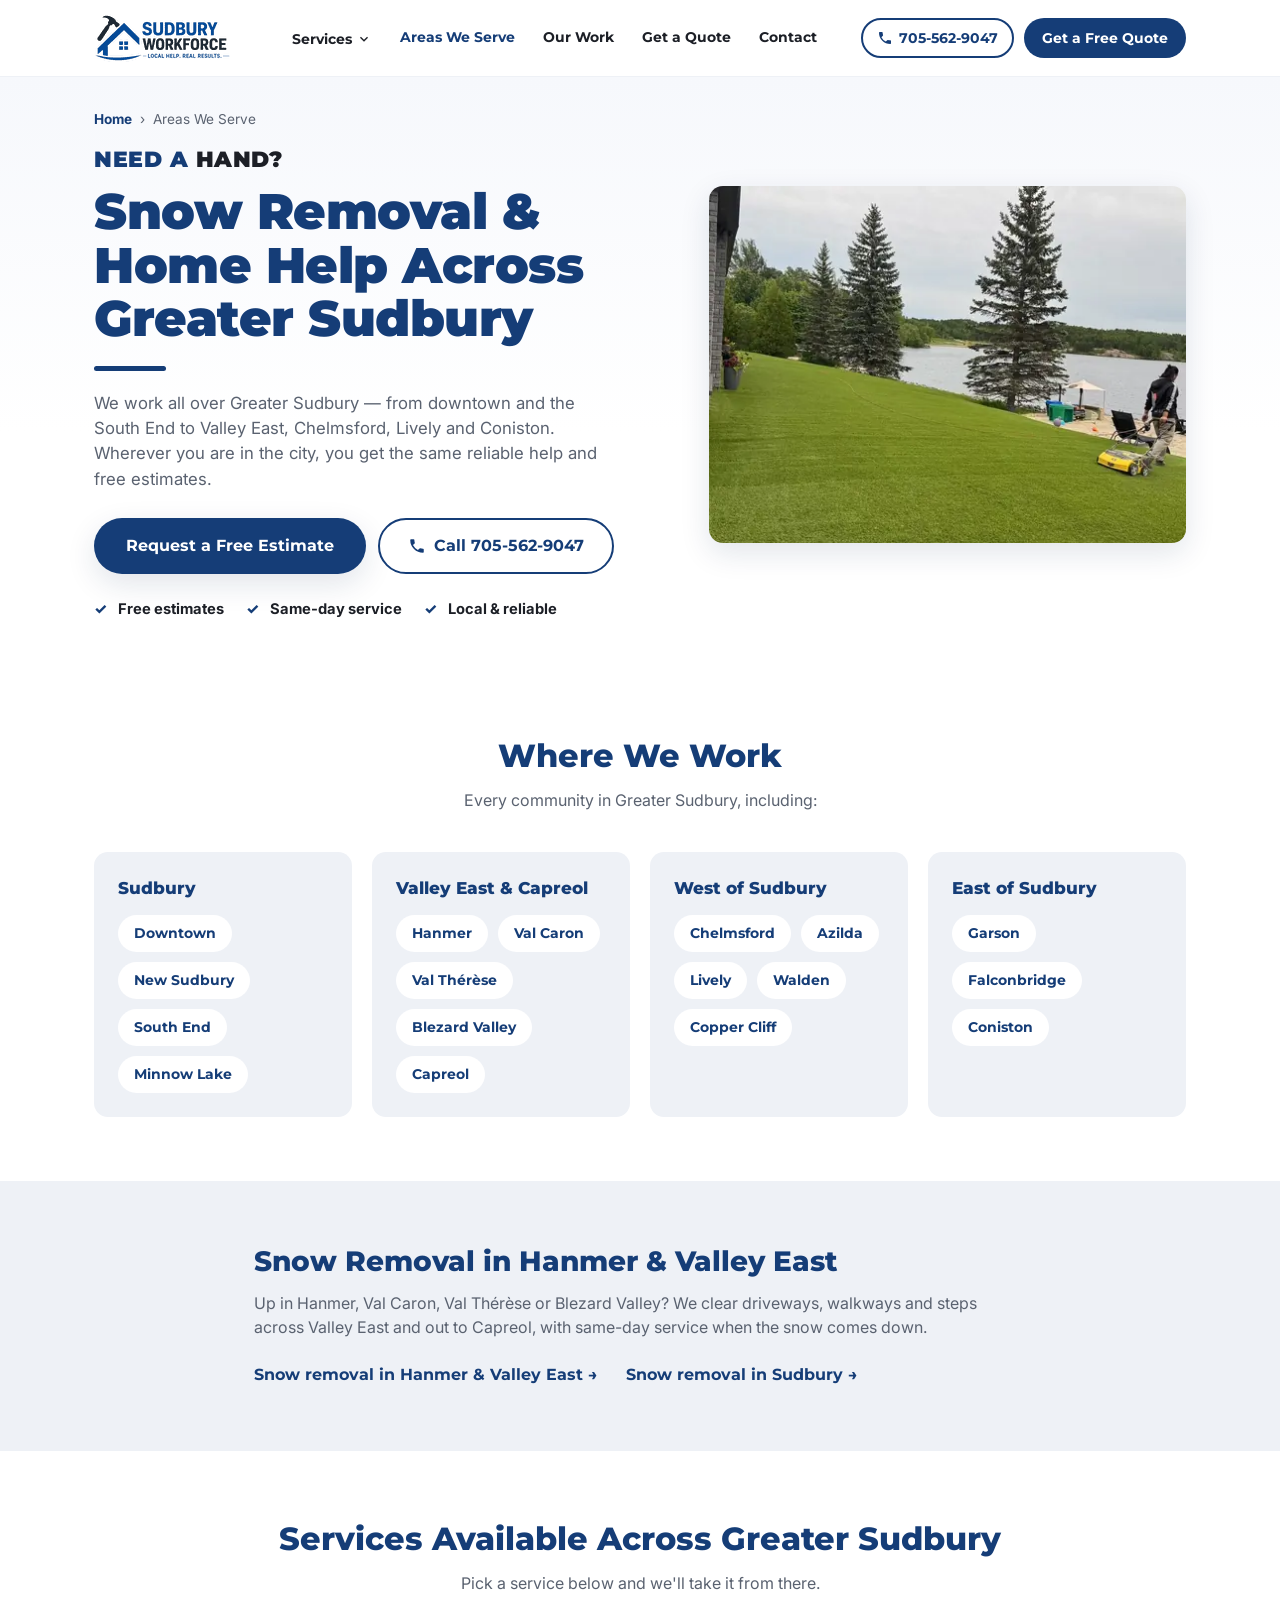
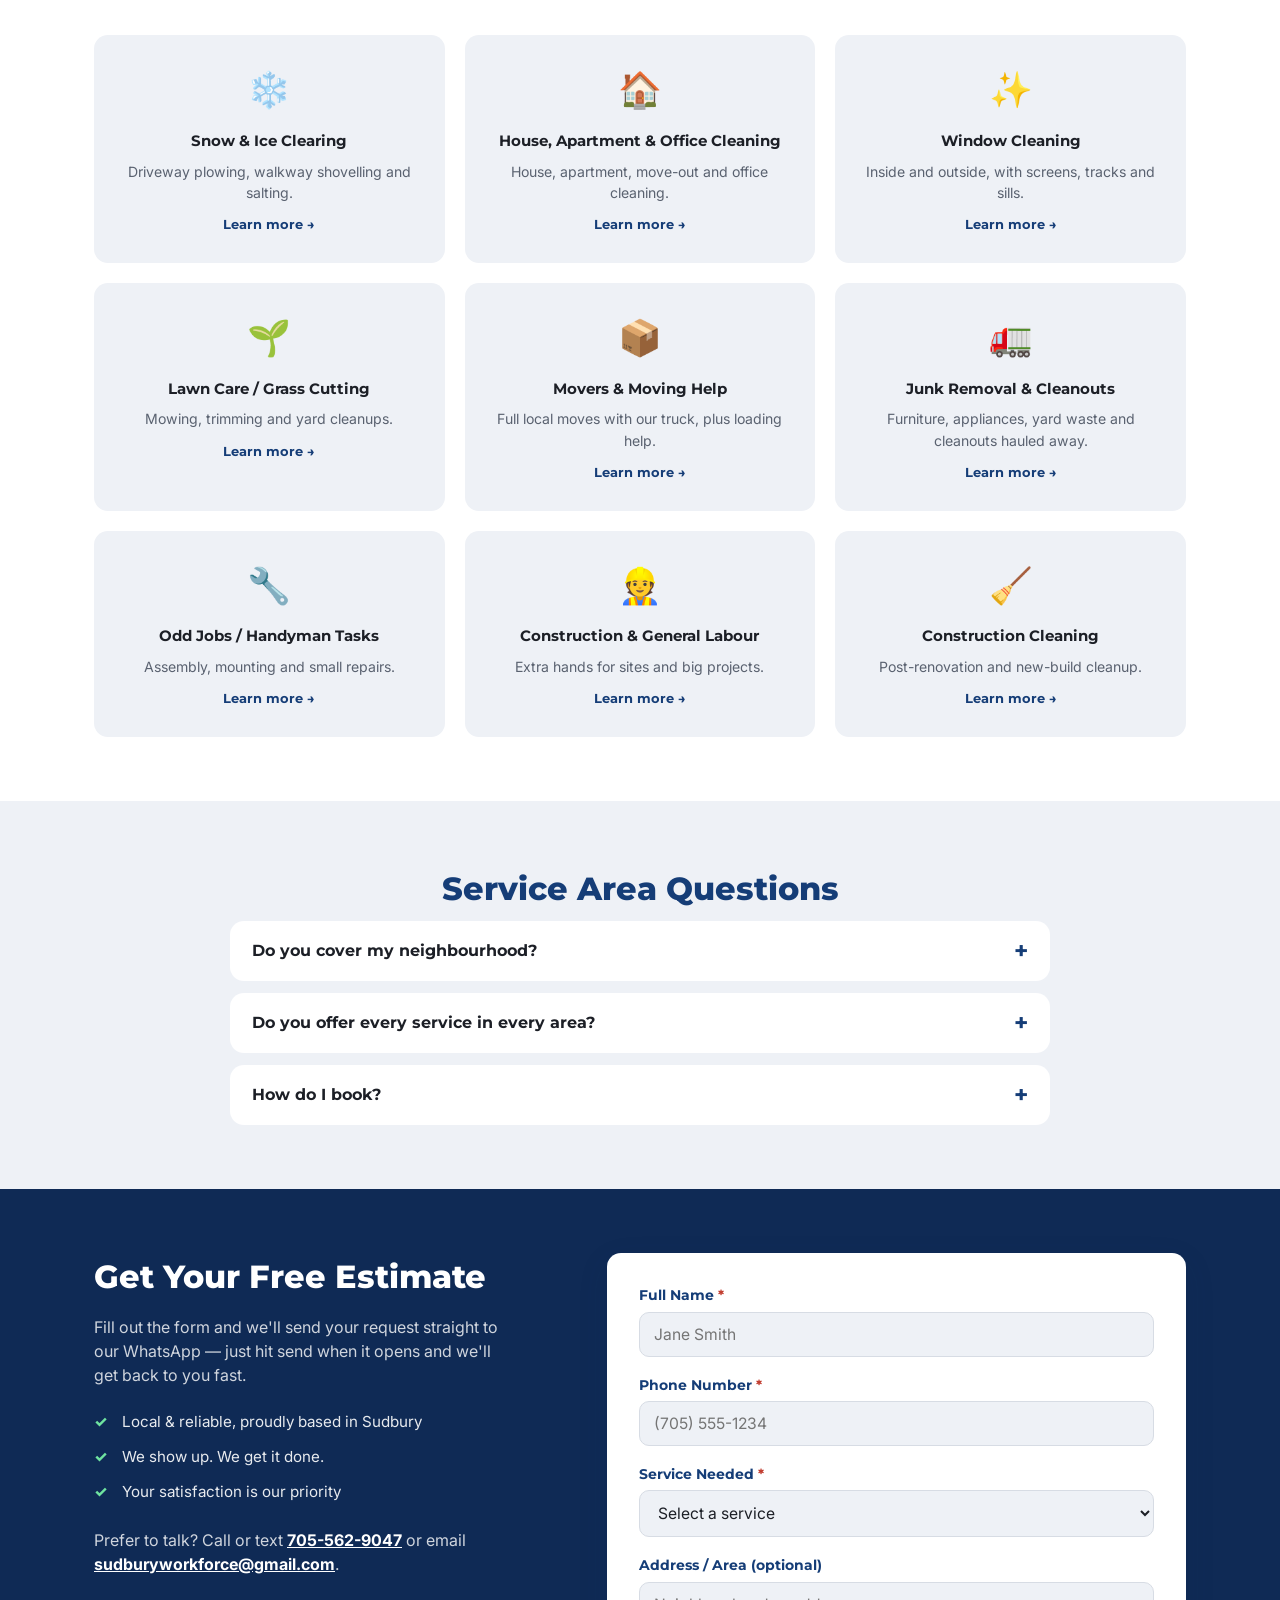
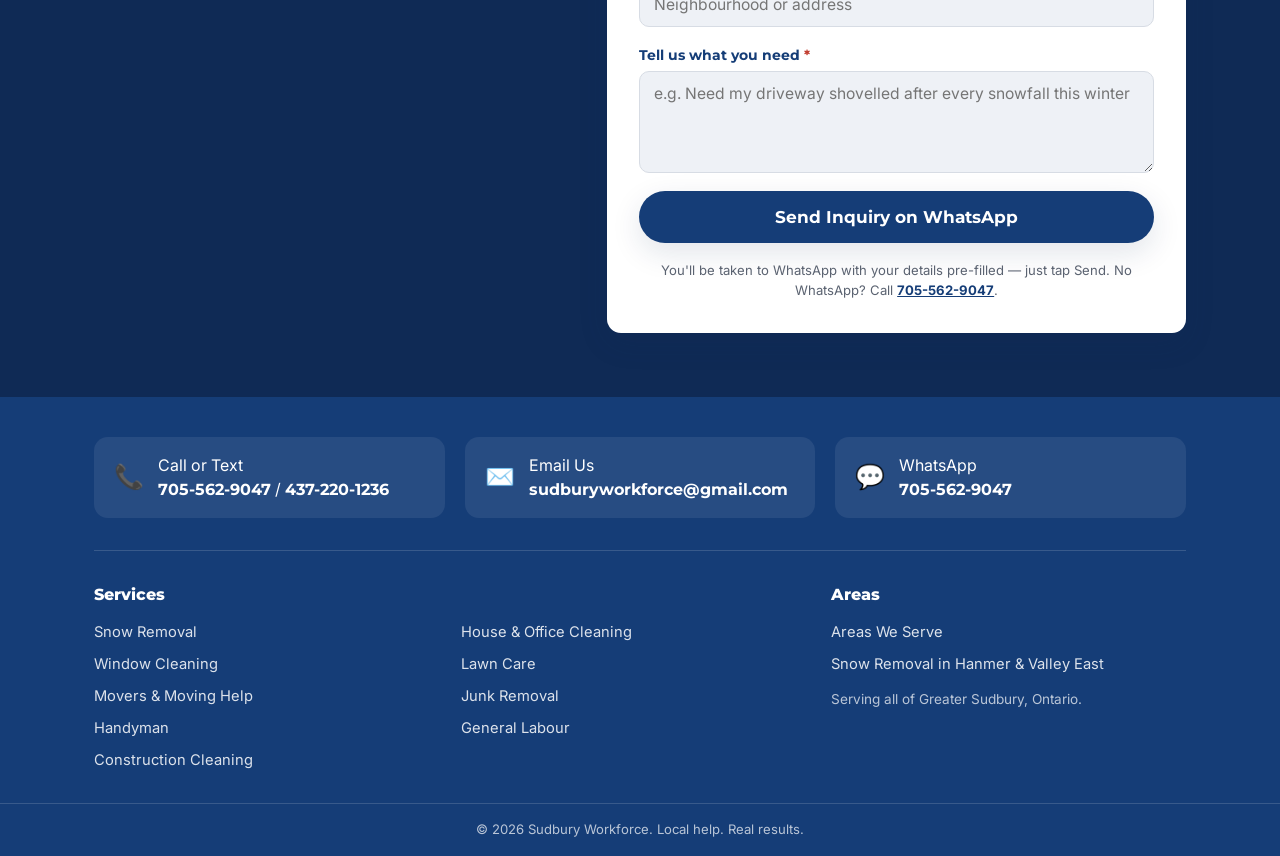
==== commit bb6d0c1d: "feat: Junk Removal and Window Cleaning pages; cleaning and moving pages retargeted to local keywords" ====
--- a/areas-we-serve/index.html
+++ b/areas-we-serve/index.html
@@ -22,14 +22,15 @@
 <meta name="twitter:title" content="Home Services Across Greater Sudbury | Sudbury Workforce">
 <meta name="twitter:description" content="Snow removal, cleaning, lawn care and handyman help across Greater Sudbury: Sudbury, Hanmer, Val Caron, Chelmsford, Lively, Garson and more.">
 <meta name="twitter:image" content="https://sudburyworkforce.github.io/sudburyworkforce/images/opt/og/work/lawn-turf.jpg">
-<link rel="icon" type="image/png" sizes="32x32" href="../images/opt/favicon-32.png">
-<link rel="apple-touch-icon" href="../images/opt/apple-touch-icon.png">
+<link rel="icon" sizes="16x16 32x32 48x48" href="../images/opt/favicon.ico?v=3f25630f">
+<link rel="icon" type="image/png" sizes="32x32" href="../images/opt/favicon-32.png?v=912d21ab">
+<link rel="apple-touch-icon" href="../images/opt/apple-touch-icon.png?v=6f25da8b">
 <meta name="theme-color" content="#153d77">
 <link rel="preconnect" href="https://fonts.googleapis.com">
 <link rel="preconnect" href="https://fonts.gstatic.com" crossorigin>
 <link rel="stylesheet" href="https://fonts.googleapis.com/css2?family=Montserrat:wght@700;800;900&amp;family=Inter:wght@400;700&amp;display=swap">
-<link rel="stylesheet" href="../styles.css?v=b274d10a">
-<script type="application/ld+json">{"@context":"https://schema.org","@graph":[{"@type":"HomeAndConstructionBusiness","@id":"https://sudburyworkforce.github.io/sudburyworkforce/#business","name":"Sudbury Workforce","url":"https://sudburyworkforce.github.io/sudburyworkforce/","logo":"https://sudburyworkforce.github.io/sudburyworkforce/images/opt/logo-411.png","image":"https://sudburyworkforce.github.io/sudburyworkforce/images/opt/og/snow.jpg","description":"Snow removal, house and apartment cleaning, lawn care, moving help, handyman services and general labour for homes and businesses across Greater Sudbury, Ontario.","slogan":"Local help. Real results.","telephone":"+1-705-562-9047","email":"sudburyworkforce@gmail.com","contactPoint":[{"@type":"ContactPoint","contactType":"customer service","telephone":"+1-705-562-9047","email":"sudburyworkforce@gmail.com","availableLanguage":"English"}],"address":{"@type":"PostalAddress","addressLocality":"Sudbury","addressRegion":"ON","addressCountry":"CA"},"areaServed":[{"@type":"City","name":"Greater Sudbury, ON"},{"@type":"Place","name":"Sudbury, ON"},{"@type":"Place","name":"Hanmer, ON"},{"@type":"Place","name":"Val Caron, ON"},{"@type":"Place","name":"Val Thérèse, ON"},{"@type":"Place","name":"Blezard Valley, ON"},{"@type":"Place","name":"Capreol, ON"},{"@type":"Place","name":"Chelmsford, ON"},{"@type":"Place","name":"Azilda, ON"},{"@type":"Place","name":"Lively, ON"},{"@type":"Place","name":"Walden, ON"},{"@type":"Place","name":"Copper Cliff, ON"},{"@type":"Place","name":"Garson, ON"},{"@type":"Place","name":"Falconbridge, ON"},{"@type":"Place","name":"Coniston, ON"}]},{"@type":"BreadcrumbList","@id":"https://sudburyworkforce.github.io/sudburyworkforce/areas-we-serve/#breadcrumb","itemListElement":[{"@type":"ListItem","position":1,"name":"Home","item":"https://sudburyworkforce.github.io/sudburyworkforce/"},{"@type":"ListItem","position":2,"name":"Areas We Serve","item":"https://sudburyworkforce.github.io/sudburyworkforce/areas-we-serve/"}]},{"@type":"FAQPage","@id":"https://sudburyworkforce.github.io/sudburyworkforce/areas-we-serve/#faq","url":"https://sudburyworkforce.github.io/sudburyworkforce/areas-we-serve/","mainEntity":[{"@type":"Question","name":"Do you cover my neighbourhood?","acceptedAnswer":{"@type":"Answer","text":"If you're in Greater Sudbury, yes. Not sure? Call or WhatsApp 705-562-9047 and ask."}},{"@type":"Question","name":"Do you offer every service in every area?","acceptedAnswer":{"@type":"Answer","text":"Yes — snow removal, house and apartment cleaning, lawn care, moving help, handyman jobs, general labour and construction cleaning are all available across Greater Sudbury."}},{"@type":"Question","name":"How do I book?","acceptedAnswer":{"@type":"Answer","text":"Use the form below and it opens in WhatsApp with your details filled in. You can also call or text 705-562-9047, or email sudburyworkforce@gmail.com."}}]}]}</script>
+<link rel="stylesheet" href="../styles.css?v=09392621">
+<script type="application/ld+json">{"@context":"https://schema.org","@graph":[{"@type":"HomeAndConstructionBusiness","@id":"https://sudburyworkforce.github.io/sudburyworkforce/#business","name":"Sudbury Workforce","url":"https://sudburyworkforce.github.io/sudburyworkforce/","logo":"https://sudburyworkforce.github.io/sudburyworkforce/images/opt/logo-411.png","image":"https://sudburyworkforce.github.io/sudburyworkforce/images/opt/og/snow.jpg","description":"Snow removal, house, office, window and construction cleaning, junk removal, moving, lawn care, handyman jobs and general labour in Greater Sudbury, ON.","slogan":"Local help. Real results.","telephone":"+1-705-562-9047","email":"sudburyworkforce@gmail.com","contactPoint":[{"@type":"ContactPoint","contactType":"customer service","telephone":"+1-705-562-9047","email":"sudburyworkforce@gmail.com","availableLanguage":"English"}],"address":{"@type":"PostalAddress","addressLocality":"Sudbury","addressRegion":"ON","addressCountry":"CA"},"areaServed":[{"@type":"City","name":"Greater Sudbury, ON"},{"@type":"Place","name":"Sudbury, ON"},{"@type":"Place","name":"Hanmer, ON"},{"@type":"Place","name":"Val Caron, ON"},{"@type":"Place","name":"Val Thérèse, ON"},{"@type":"Place","name":"Blezard Valley, ON"},{"@type":"Place","name":"Capreol, ON"},{"@type":"Place","name":"Chelmsford, ON"},{"@type":"Place","name":"Azilda, ON"},{"@type":"Place","name":"Lively, ON"},{"@type":"Place","name":"Walden, ON"},{"@type":"Place","name":"Copper Cliff, ON"},{"@type":"Place","name":"Garson, ON"},{"@type":"Place","name":"Falconbridge, ON"},{"@type":"Place","name":"Coniston, ON"}],"hasOfferCatalog":{"@type":"OfferCatalog","name":"Services","itemListElement":[{"@type":"Offer","itemOffered":{"@type":"Service","name":"Snow Removal","url":"https://sudburyworkforce.github.io/sudburyworkforce/snow-removal-sudbury/"}},{"@type":"Offer","itemOffered":{"@type":"Service","name":"House & Office Cleaning","url":"https://sudburyworkforce.github.io/sudburyworkforce/house-cleaning-sudbury/"}},{"@type":"Offer","itemOffered":{"@type":"Service","name":"Window Cleaning","url":"https://sudburyworkforce.github.io/sudburyworkforce/window-cleaning-sudbury/"}},{"@type":"Offer","itemOffered":{"@type":"Service","name":"Lawn Care","url":"https://sudburyworkforce.github.io/sudburyworkforce/lawn-care-sudbury/"}},{"@type":"Offer","itemOffered":{"@type":"Service","name":"Movers & Moving Help","url":"https://sudburyworkforce.github.io/sudburyworkforce/moving-help-sudbury/"}},{"@type":"Offer","itemOffered":{"@type":"Service","name":"Junk Removal","url":"https://sudburyworkforce.github.io/sudburyworkforce/junk-removal-sudbury/"}},{"@type":"Offer","itemOffered":{"@type":"Service","name":"Handyman","url":"https://sudburyworkforce.github.io/sudburyworkforce/handyman-sudbury/"}},{"@type":"Offer","itemOffered":{"@type":"Service","name":"General Labour","url":"https://sudburyworkforce.github.io/sudburyworkforce/general-labour-sudbury/"}},{"@type":"Offer","itemOffered":{"@type":"Service","name":"Construction Cleaning","url":"https://sudburyworkforce.github.io/sudburyworkforce/construction-cleaning-sudbury/"}}]}},{"@type":"BreadcrumbList","@id":"https://sudburyworkforce.github.io/sudburyworkforce/areas-we-serve/#breadcrumb","itemListElement":[{"@type":"ListItem","position":1,"name":"Home","item":"https://sudburyworkforce.github.io/sudburyworkforce/"},{"@type":"ListItem","position":2,"name":"Areas We Serve","item":"https://sudburyworkforce.github.io/sudburyworkforce/areas-we-serve/"}]},{"@type":"FAQPage","@id":"https://sudburyworkforce.github.io/sudburyworkforce/areas-we-serve/#faq","url":"https://sudburyworkforce.github.io/sudburyworkforce/areas-we-serve/","mainEntity":[{"@type":"Question","name":"Do you cover my neighbourhood?","acceptedAnswer":{"@type":"Answer","text":"If you're in Greater Sudbury, yes. Not sure? Call or WhatsApp 705-562-9047 and ask."}},{"@type":"Question","name":"Do you offer every service in every area?","acceptedAnswer":{"@type":"Answer","text":"Yes — snow removal, house and office cleaning, window cleaning, junk removal, moving, lawn care, handyman jobs, general labour and construction cleaning are all available across Greater Sudbury."}},{"@type":"Question","name":"How do I book?","acceptedAnswer":{"@type":"Answer","text":"Use the form below and it opens in WhatsApp with your details filled in. You can also call or text 705-562-9047, or email sudburyworkforce@gmail.com."}}]}]}</script>
 </head>
 <body>
 <a class="skip-link" href="#top">Skip to content</a>
@@ -38,7 +39,7 @@
   <div class="container header-inner">
     <a href="../" class="logo"><picture><source type="image/webp" srcset="../images/opt/logo-137.webp 137w, ../images/opt/logo-274.webp 274w, ../images/opt/logo-411.webp 411w" sizes="(min-width: 480px) 137px, 114px"><img src="../images/opt/logo-137.png" srcset="../images/opt/logo-137.png 137w, ../images/opt/logo-274.png 274w, ../images/opt/logo-411.png 411w" sizes="(min-width: 480px) 137px, 114px" width="137" height="48" alt="Sudbury Workforce - Local Help. Real Results." class="logo-img"></picture></a>
     <nav class="main-nav" id="main-nav" aria-label="Main">
-      <div class="nav-dropdown"><button type="button" class="nav-dropdown-toggle" aria-expanded="false" aria-controls="nav-services">Services<svg class="icon icon-chevron" viewBox="0 0 24 24" width="16" height="16" aria-hidden="true" focusable="false"><path fill="currentColor" d="M7.4 8.6 12 13.2l4.6-4.6L18 10l-6 6-6-6z"/></svg></button><ul class="sub-menu" id="nav-services"><li><a href="../snow-removal-sudbury/">Snow Removal</a></li><li><a href="../house-cleaning-sudbury/">House &amp; Apartment Cleaning</a></li><li><a href="../lawn-care-sudbury/">Lawn Care</a></li><li><a href="../moving-help-sudbury/">Moving Help</a></li><li><a href="../handyman-sudbury/">Handyman</a></li><li><a href="../general-labour-sudbury/">General Labour</a></li><li><a href="../construction-cleaning-sudbury/">Construction Cleaning</a></li><li class="sub-menu-all"><a href="../#services">See all services</a></li></ul></div>
+      <div class="nav-dropdown"><button type="button" class="nav-dropdown-toggle" aria-expanded="false" aria-controls="nav-services">Services<svg class="icon icon-chevron" viewBox="0 0 24 24" width="16" height="16" aria-hidden="true" focusable="false"><path fill="currentColor" d="M7.4 8.6 12 13.2l4.6-4.6L18 10l-6 6-6-6z"/></svg></button><ul class="sub-menu" id="nav-services"><li><a href="../snow-removal-sudbury/">Snow Removal</a></li><li><a href="../house-cleaning-sudbury/">House &amp; Office Cleaning</a></li><li><a href="../window-cleaning-sudbury/">Window Cleaning</a></li><li><a href="../lawn-care-sudbury/">Lawn Care</a></li><li><a href="../moving-help-sudbury/">Movers &amp; Moving Help</a></li><li><a href="../junk-removal-sudbury/">Junk Removal</a></li><li><a href="../handyman-sudbury/">Handyman</a></li><li><a href="../general-labour-sudbury/">General Labour</a></li><li><a href="../construction-cleaning-sudbury/">Construction Cleaning</a></li><li class="sub-menu-all"><a href="../#services">See all services</a></li></ul></div>
       <a href="./" aria-current="page">Areas We Serve</a>
       <a href="../#work">Our Work</a>
       <a href="#inquiry">Get a Quote</a>
@@ -96,7 +97,7 @@
   <div class="container">
     <h2 class="section-title">Services Available Across Greater Sudbury</h2>
     <p class="section-sub">Pick a service below and we'll take it from there.</p>
-    <div class="services-grid"><a class="service-card" href="../snow-removal-sudbury/"><div class="service-icon" aria-hidden="true">❄️</div><h3>Snow &amp; Ice Clearing</h3><p>Driveway plowing, walkway shovelling and salting.</p><span class="service-more">Learn more <span aria-hidden="true">&rarr;</span></span></a><a class="service-card" href="../house-cleaning-sudbury/"><div class="service-icon" aria-hidden="true">🏠</div><h3>Residential &amp; Apartment Cleaning</h3><p>House, apartment and move-out cleaning.</p><span class="service-more">Learn more <span aria-hidden="true">&rarr;</span></span></a><a class="service-card" href="../lawn-care-sudbury/"><div class="service-icon" aria-hidden="true">🌱</div><h3>Lawn Care / Grass Cutting</h3><p>Mowing, trimming and yard cleanups.</p><span class="service-more">Learn more <span aria-hidden="true">&rarr;</span></span></a><a class="service-card" href="../moving-help-sudbury/"><div class="service-icon" aria-hidden="true">📦</div><h3>Moving &amp; Lifting Assistance</h3><p>Moving help, heavy lifting and deliveries.</p><span class="service-more">Learn more <span aria-hidden="true">&rarr;</span></span></a><a class="service-card" href="../handyman-sudbury/"><div class="service-icon" aria-hidden="true">🔧</div><h3>Odd Jobs / Handyman Tasks</h3><p>Assembly, mounting and small repairs.</p><span class="service-more">Learn more <span aria-hidden="true">&rarr;</span></span></a><a class="service-card" href="../general-labour-sudbury/"><div class="service-icon" aria-hidden="true">👷</div><h3>Construction &amp; General Labour</h3><p>Extra hands for sites and big projects.</p><span class="service-more">Learn more <span aria-hidden="true">&rarr;</span></span></a><a class="service-card" href="../construction-cleaning-sudbury/"><div class="service-icon" aria-hidden="true">🧹</div><h3>Construction Cleaning</h3><p>Post-renovation and new-build cleanup.</p><span class="service-more">Learn more <span aria-hidden="true">&rarr;</span></span></a></div>
+    <div class="services-grid"><a class="service-card" href="../snow-removal-sudbury/"><div class="service-icon" aria-hidden="true">❄️</div><h3>Snow &amp; Ice Clearing</h3><p>Driveway plowing, walkway shovelling and salting.</p><span class="service-more">Learn more <span aria-hidden="true">&rarr;</span></span></a><a class="service-card" href="../house-cleaning-sudbury/"><div class="service-icon" aria-hidden="true">🏠</div><h3>House, Apartment &amp; Office Cleaning</h3><p>House, apartment, move-out and office cleaning.</p><span class="service-more">Learn more <span aria-hidden="true">&rarr;</span></span></a><a class="service-card" href="../window-cleaning-sudbury/"><div class="service-icon" aria-hidden="true">✨</div><h3>Window Cleaning</h3><p>Inside and outside, with screens, tracks and sills.</p><span class="service-more">Learn more <span aria-hidden="true">&rarr;</span></span></a><a class="service-card" href="../lawn-care-sudbury/"><div class="service-icon" aria-hidden="true">🌱</div><h3>Lawn Care / Grass Cutting</h3><p>Mowing, trimming and yard cleanups.</p><span class="service-more">Learn more <span aria-hidden="true">&rarr;</span></span></a><a class="service-card" href="../moving-help-sudbury/"><div class="service-icon" aria-hidden="true">📦</div><h3>Movers &amp; Moving Help</h3><p>Full local moves with our truck, plus loading help.</p><span class="service-more">Learn more <span aria-hidden="true">&rarr;</span></span></a><a class="service-card" href="../junk-removal-sudbury/"><div class="service-icon" aria-hidden="true">🚛</div><h3>Junk Removal &amp; Cleanouts</h3><p>Furniture, appliances, yard waste and cleanouts hauled away.</p><span class="service-more">Learn more <span aria-hidden="true">&rarr;</span></span></a><a class="service-card" href="../handyman-sudbury/"><div class="service-icon" aria-hidden="true">🔧</div><h3>Odd Jobs / Handyman Tasks</h3><p>Assembly, mounting and small repairs.</p><span class="service-more">Learn more <span aria-hidden="true">&rarr;</span></span></a><a class="service-card" href="../general-labour-sudbury/"><div class="service-icon" aria-hidden="true">👷</div><h3>Construction &amp; General Labour</h3><p>Extra hands for sites and big projects.</p><span class="service-more">Learn more <span aria-hidden="true">&rarr;</span></span></a><a class="service-card" href="../construction-cleaning-sudbury/"><div class="service-icon" aria-hidden="true">🧹</div><h3>Construction Cleaning</h3><p>Post-renovation and new-build cleanup.</p><span class="service-more">Learn more <span aria-hidden="true">&rarr;</span></span></a></div>
   </div>
 </section>
 
@@ -110,7 +111,7 @@
       </details>
       <details>
         <summary>Do you offer every service in every area?</summary>
-        <p>Yes &mdash; snow removal, house and apartment cleaning, lawn care, moving help, handyman jobs, general labour and construction cleaning are all available across Greater Sudbury.</p>
+        <p>Yes &mdash; snow removal, house and office cleaning, window cleaning, junk removal, moving, lawn care, handyman jobs, general labour and construction cleaning are all available across Greater Sudbury.</p>
       </details>
       <details>
         <summary>How do I book?</summary>
@@ -145,9 +146,11 @@
         <select id="service" name="service" required>
             <option value="" disabled selected>Select a service</option>
             <option>Snow &amp; Ice Clearing</option>
-            <option>Residential &amp; Apartment Cleaning</option>
+            <option>House, Apartment &amp; Office Cleaning</option>
+            <option>Window Cleaning</option>
             <option>Lawn Care / Grass Cutting</option>
-            <option>Moving &amp; Lifting Assistance</option>
+            <option>Movers &amp; Moving Help</option>
+            <option>Junk Removal &amp; Cleanouts</option>
             <option>Odd Jobs / Handyman Tasks</option>
             <option>Construction &amp; General Labour</option>
             <option>Construction Cleaning</option>
@@ -199,7 +202,7 @@
     <div class="footer-nav">
       <div>
         <h2 class="footer-heading">Services</h2>
-        <ul class="footer-list footer-list-cols"><li><a href="../snow-removal-sudbury/">Snow Removal</a></li><li><a href="../house-cleaning-sudbury/">House &amp; Apartment Cleaning</a></li><li><a href="../lawn-care-sudbury/">Lawn Care</a></li><li><a href="../moving-help-sudbury/">Moving Help</a></li><li><a href="../handyman-sudbury/">Handyman</a></li><li><a href="../general-labour-sudbury/">General Labour</a></li><li><a href="../construction-cleaning-sudbury/">Construction Cleaning</a></li></ul>
+        <ul class="footer-list footer-list-cols"><li><a href="../snow-removal-sudbury/">Snow Removal</a></li><li><a href="../house-cleaning-sudbury/">House &amp; Office Cleaning</a></li><li><a href="../window-cleaning-sudbury/">Window Cleaning</a></li><li><a href="../lawn-care-sudbury/">Lawn Care</a></li><li><a href="../moving-help-sudbury/">Movers &amp; Moving Help</a></li><li><a href="../junk-removal-sudbury/">Junk Removal</a></li><li><a href="../handyman-sudbury/">Handyman</a></li><li><a href="../general-labour-sudbury/">General Labour</a></li><li><a href="../construction-cleaning-sudbury/">Construction Cleaning</a></li></ul>
       </div>
       <div>
         <h2 class="footer-heading">Areas</h2>
--- a/styles.css
+++ b/styles.css
@@ -452,6 +452,10 @@
   grid-template-columns: repeat(auto-fit, minmax(220px, 1fr));
 }
 
+@media (min-width: 1000px) {
+  .services-grid { grid-template-columns: repeat(3, 1fr); }
+}
+
 .service-card {
   background: var(--gray-light);
   border-radius: var(--radius);
@@ -860,6 +864,65 @@
   transform: translateY(-2px);
 }
 
+.btn-whatsapp {
+  background: var(--whatsapp);
+  color: var(--white);
+  padding: 16px 32px;
+  font-size: 1rem;
+  box-shadow: var(--shadow);
+}
+
+.btn-whatsapp:hover { transform: translateY(-2px); filter: brightness(1.08); }
+
+.btn-outline-light {
+  background: transparent;
+  color: var(--white);
+  border: 2px solid rgba(255, 255, 255, 0.85);
+  padding: 14px 28px;
+  font-size: 1rem;
+}
+
+.btn-outline-light:hover { background: var(--white); color: var(--navy); }
+
+/* "Now booking" line under the hero copy */
+.hero-copy .hero-note {
+  display: inline-block;
+  margin: -8px 0 22px;
+  padding: 6px 14px;
+  border-radius: 999px;
+  background: var(--gray-light);
+  color: var(--navy);
+  font-family: var(--font-head);
+  font-weight: 700;
+  font-size: 0.88rem;
+}
+
+/* Mid-page quick-quote band */
+.quote-band {
+  background: var(--navy);
+  color: var(--white);
+  padding: 44px 0;
+  text-align: center;
+}
+
+.quote-band-title {
+  font-family: var(--font-head);
+  font-weight: 800;
+  font-size: clamp(1.2rem, 3vw, 1.6rem);
+  margin: 0 auto 10px;
+  max-width: 760px;
+}
+
+.quote-band-text {
+  margin: 0 auto 22px;
+  max-width: 680px;
+  color: rgba(255, 255, 255, 0.85);
+}
+
+.quote-band .hero-actions { justify-content: center; }
+
+.check-list.check-list-single { grid-template-columns: 1fr; }
+
 .hero-points {
   list-style: none;
   margin: 24px 0 0;
@@ -1087,7 +1150,7 @@
 .info-card a,
 .steps a,
 .area-note a,
-.cta-band .section-sub a { color: var(--navy); font-weight: 700; }
+.section-sub a { color: var(--navy); font-weight: 700; }
 
 .steps {
   list-style: none;
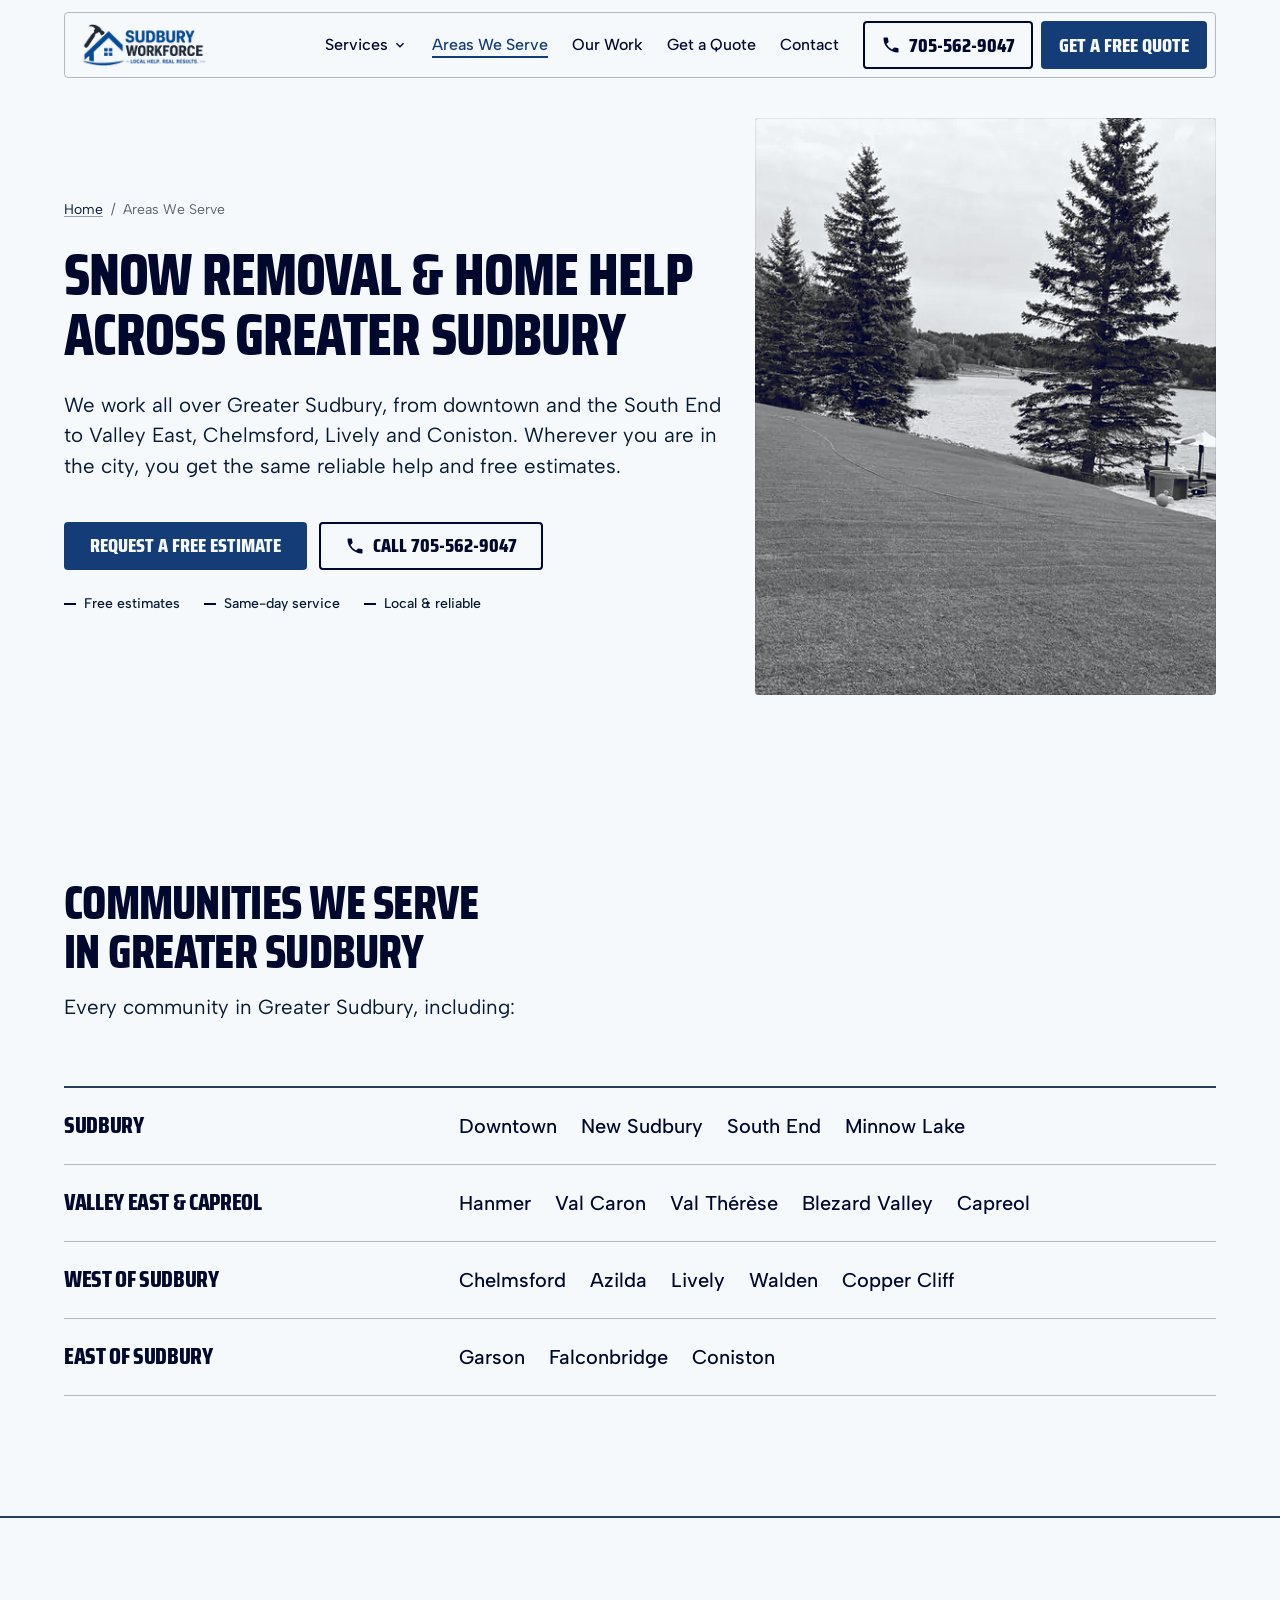
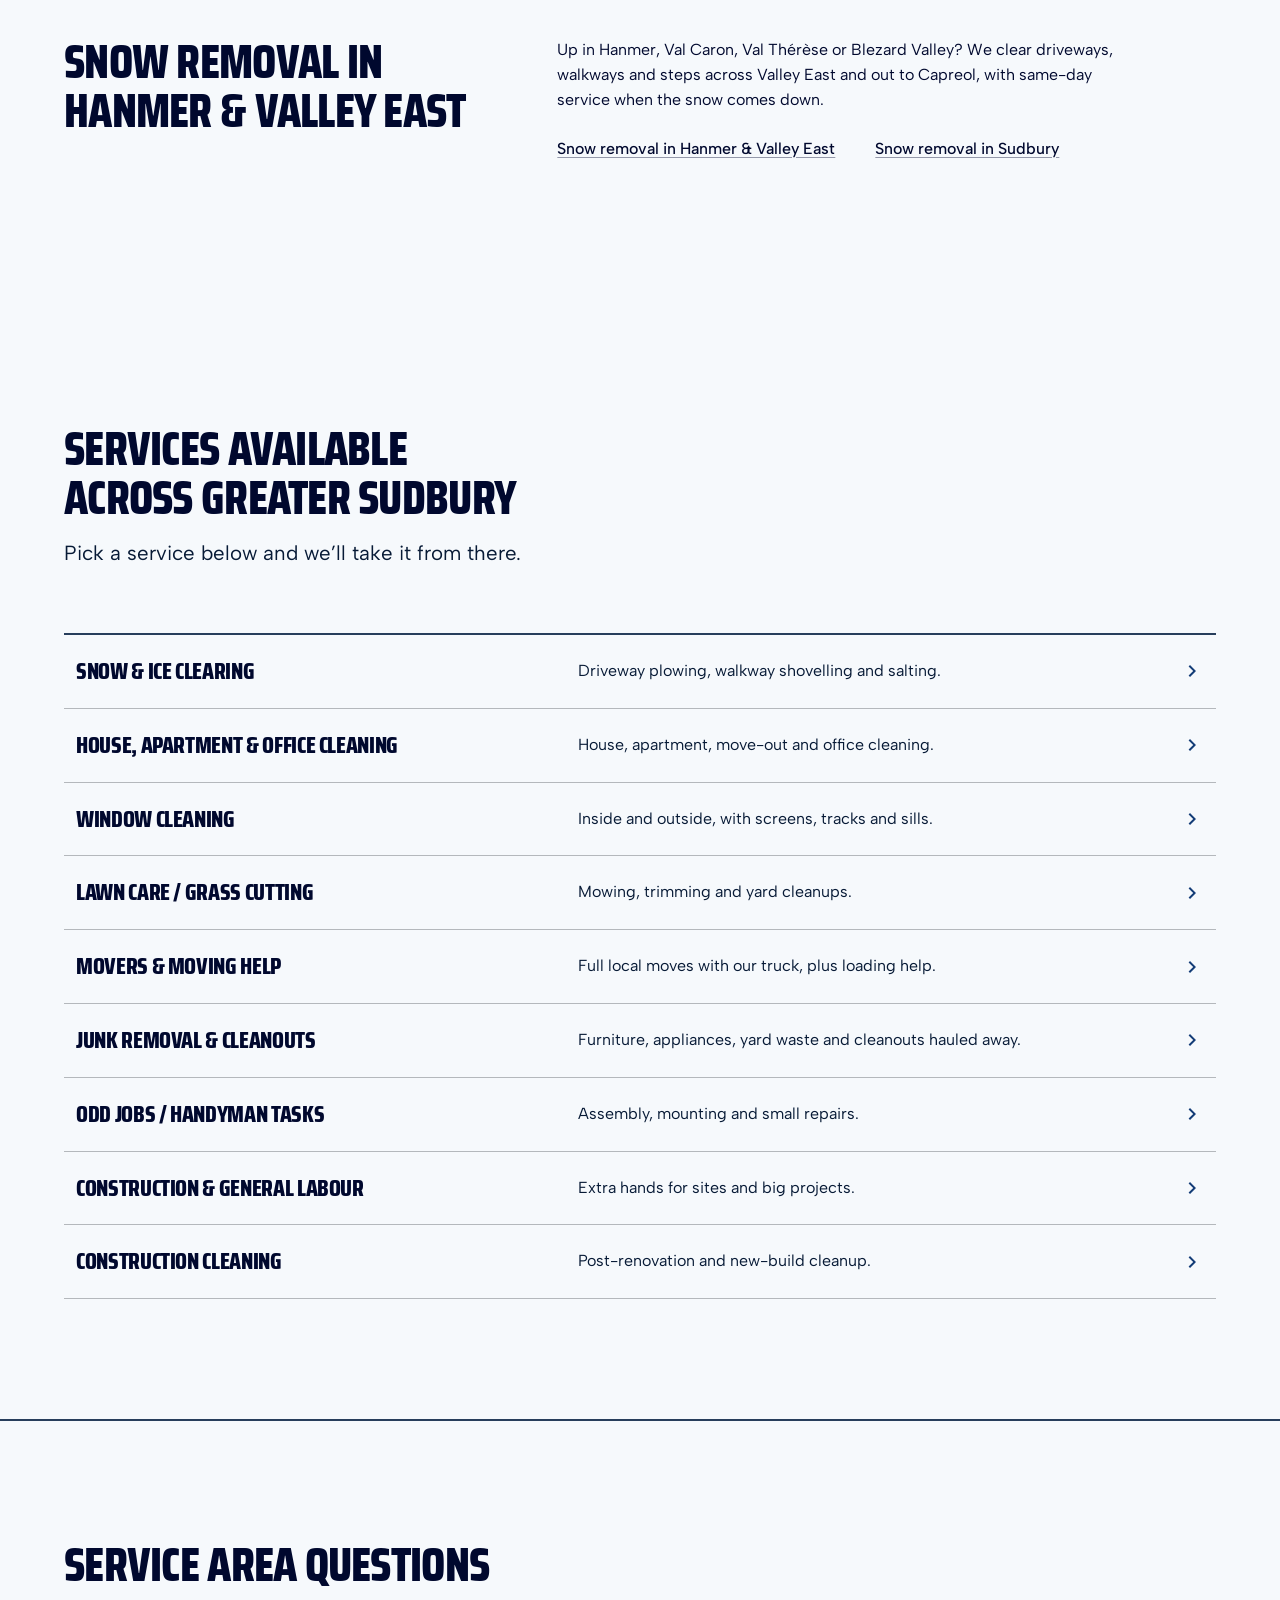
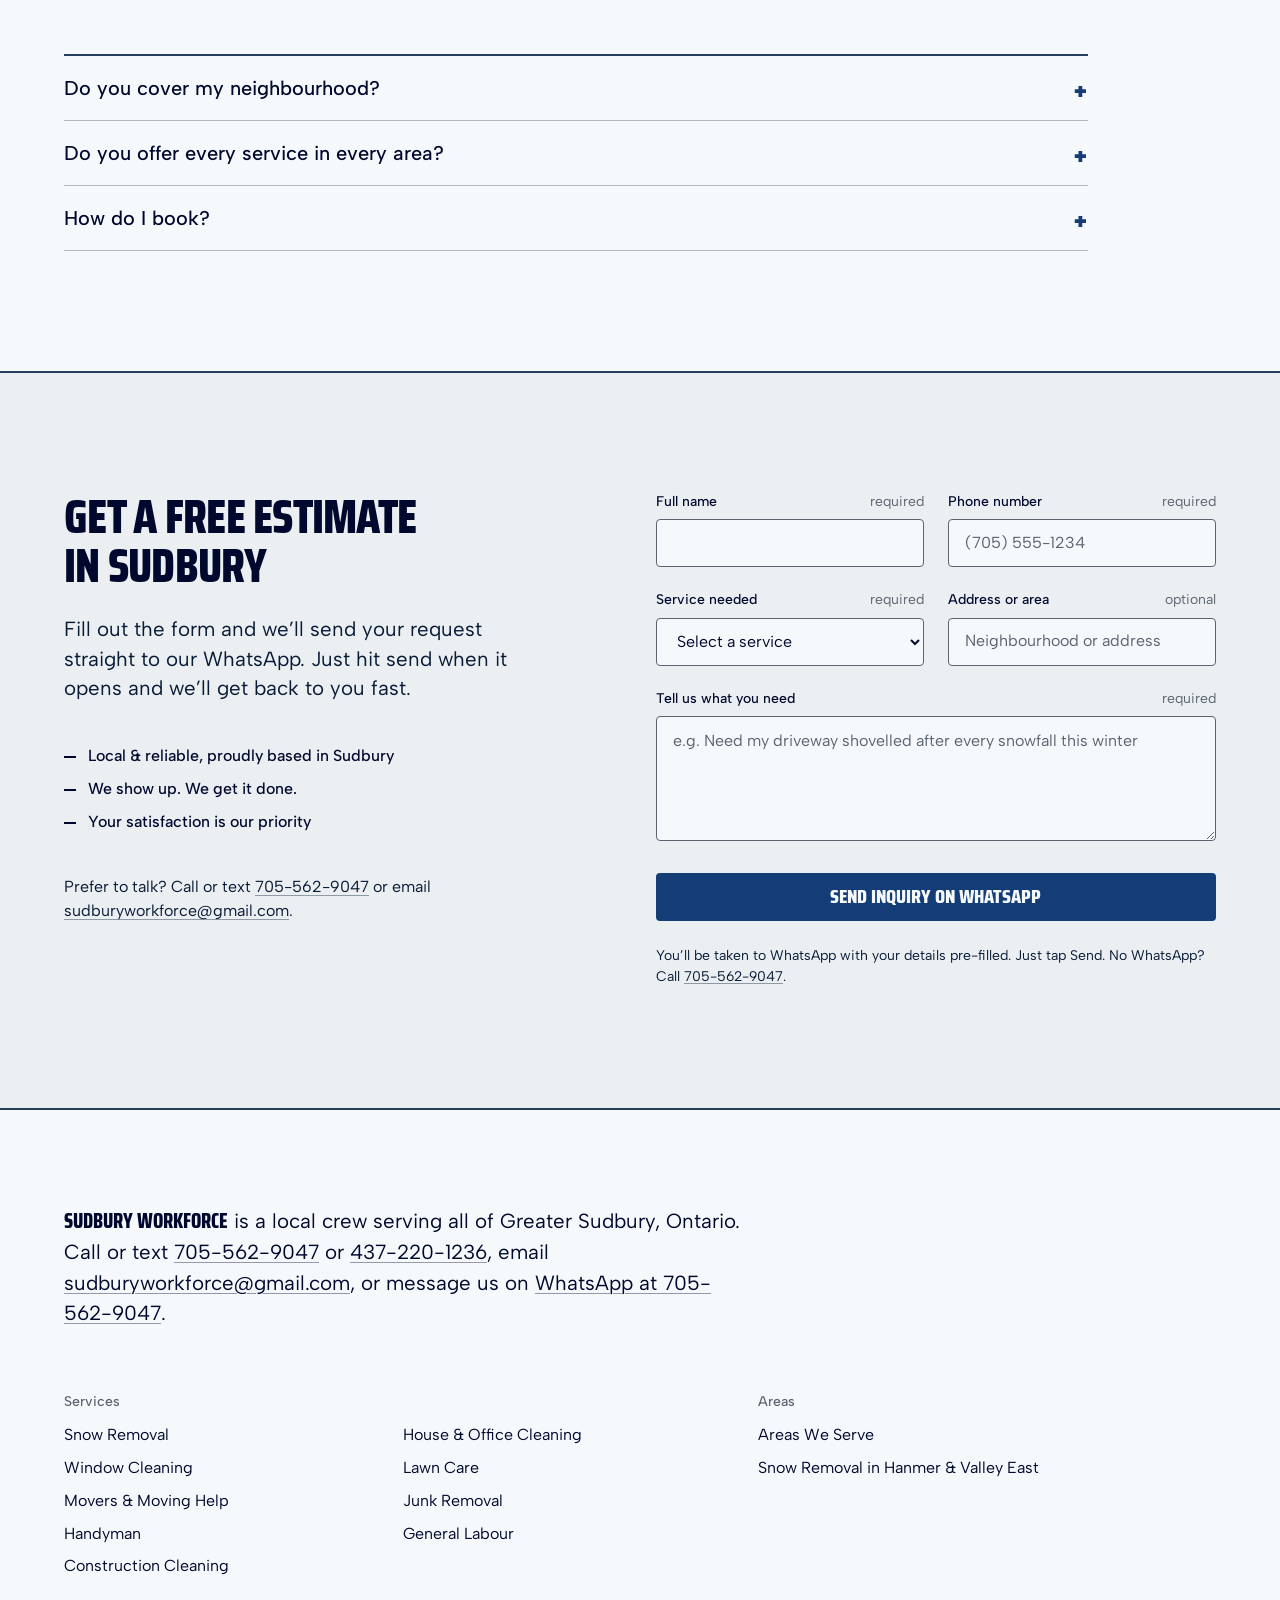
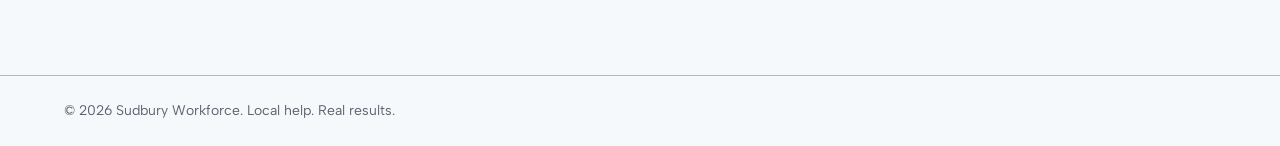
==== commit acbd9296: "feat: full site redesign (Sport theme in the brand navy) Every page moves to one system: Saira Conde" ====
--- a/areas-we-serve/index.html
+++ b/areas-we-serve/index.html
@@ -28,15 +28,18 @@
 <meta name="theme-color" content="#153d77">
 <link rel="preconnect" href="https://fonts.googleapis.com">
 <link rel="preconnect" href="https://fonts.gstatic.com" crossorigin>
-<link rel="stylesheet" href="https://fonts.googleapis.com/css2?family=Montserrat:wght@700;800;900&amp;family=Inter:wght@400;700&amp;display=swap">
-<link rel="stylesheet" href="../styles.css?v=09392621">
-<script type="application/ld+json">{"@context":"https://schema.org","@graph":[{"@type":"HomeAndConstructionBusiness","@id":"https://sudburyworkforce.github.io/sudburyworkforce/#business","name":"Sudbury Workforce","url":"https://sudburyworkforce.github.io/sudburyworkforce/","logo":"https://sudburyworkforce.github.io/sudburyworkforce/images/opt/logo-411.png","image":"https://sudburyworkforce.github.io/sudburyworkforce/images/opt/og/snow.jpg","description":"Snow removal, house, office, window and construction cleaning, junk removal, moving, lawn care, handyman jobs and general labour in Greater Sudbury, ON.","slogan":"Local help. Real results.","telephone":"+1-705-562-9047","email":"sudburyworkforce@gmail.com","contactPoint":[{"@type":"ContactPoint","contactType":"customer service","telephone":"+1-705-562-9047","email":"sudburyworkforce@gmail.com","availableLanguage":"English"}],"address":{"@type":"PostalAddress","addressLocality":"Sudbury","addressRegion":"ON","addressCountry":"CA"},"areaServed":[{"@type":"City","name":"Greater Sudbury, ON"},{"@type":"Place","name":"Sudbury, ON"},{"@type":"Place","name":"Hanmer, ON"},{"@type":"Place","name":"Val Caron, ON"},{"@type":"Place","name":"Val Thérèse, ON"},{"@type":"Place","name":"Blezard Valley, ON"},{"@type":"Place","name":"Capreol, ON"},{"@type":"Place","name":"Chelmsford, ON"},{"@type":"Place","name":"Azilda, ON"},{"@type":"Place","name":"Lively, ON"},{"@type":"Place","name":"Walden, ON"},{"@type":"Place","name":"Copper Cliff, ON"},{"@type":"Place","name":"Garson, ON"},{"@type":"Place","name":"Falconbridge, ON"},{"@type":"Place","name":"Coniston, ON"}],"hasOfferCatalog":{"@type":"OfferCatalog","name":"Services","itemListElement":[{"@type":"Offer","itemOffered":{"@type":"Service","name":"Snow Removal","url":"https://sudburyworkforce.github.io/sudburyworkforce/snow-removal-sudbury/"}},{"@type":"Offer","itemOffered":{"@type":"Service","name":"House & Office Cleaning","url":"https://sudburyworkforce.github.io/sudburyworkforce/house-cleaning-sudbury/"}},{"@type":"Offer","itemOffered":{"@type":"Service","name":"Window Cleaning","url":"https://sudburyworkforce.github.io/sudburyworkforce/window-cleaning-sudbury/"}},{"@type":"Offer","itemOffered":{"@type":"Service","name":"Lawn Care","url":"https://sudburyworkforce.github.io/sudburyworkforce/lawn-care-sudbury/"}},{"@type":"Offer","itemOffered":{"@type":"Service","name":"Movers & Moving Help","url":"https://sudburyworkforce.github.io/sudburyworkforce/moving-help-sudbury/"}},{"@type":"Offer","itemOffered":{"@type":"Service","name":"Junk Removal","url":"https://sudburyworkforce.github.io/sudburyworkforce/junk-removal-sudbury/"}},{"@type":"Offer","itemOffered":{"@type":"Service","name":"Handyman","url":"https://sudburyworkforce.github.io/sudburyworkforce/handyman-sudbury/"}},{"@type":"Offer","itemOffered":{"@type":"Service","name":"General Labour","url":"https://sudburyworkforce.github.io/sudburyworkforce/general-labour-sudbury/"}},{"@type":"Offer","itemOffered":{"@type":"Service","name":"Construction Cleaning","url":"https://sudburyworkforce.github.io/sudburyworkforce/construction-cleaning-sudbury/"}}]}},{"@type":"BreadcrumbList","@id":"https://sudburyworkforce.github.io/sudburyworkforce/areas-we-serve/#breadcrumb","itemListElement":[{"@type":"ListItem","position":1,"name":"Home","item":"https://sudburyworkforce.github.io/sudburyworkforce/"},{"@type":"ListItem","position":2,"name":"Areas We Serve","item":"https://sudburyworkforce.github.io/sudburyworkforce/areas-we-serve/"}]},{"@type":"FAQPage","@id":"https://sudburyworkforce.github.io/sudburyworkforce/areas-we-serve/#faq","url":"https://sudburyworkforce.github.io/sudburyworkforce/areas-we-serve/","mainEntity":[{"@type":"Question","name":"Do you cover my neighbourhood?","acceptedAnswer":{"@type":"Answer","text":"If you're in Greater Sudbury, yes. Not sure? Call or WhatsApp 705-562-9047 and ask."}},{"@type":"Question","name":"Do you offer every service in every area?","acceptedAnswer":{"@type":"Answer","text":"Yes — snow removal, house and office cleaning, window cleaning, junk removal, moving, lawn care, handyman jobs, general labour and construction cleaning are all available across Greater Sudbury."}},{"@type":"Question","name":"How do I book?","acceptedAnswer":{"@type":"Answer","text":"Use the form below and it opens in WhatsApp with your details filled in. You can also call or text 705-562-9047, or email sudburyworkforce@gmail.com."}}]}]}</script>
+<link rel="stylesheet" href="https://fonts.googleapis.com/css2?family=Saira+Condensed:wght@800&amp;family=Albert+Sans:wght@400;500&amp;display=swap">
+<link rel="stylesheet" href="../tokens.css?v=5dd3c9b3">
+<link rel="stylesheet" href="../base.css?v=f38898cc">
+<link rel="stylesheet" href="../styles.css?v=961386d4">
+<script type="application/ld+json">{"@context":"https://schema.org","@graph":[{"@type":"HomeAndConstructionBusiness","@id":"https://sudburyworkforce.github.io/sudburyworkforce/#business","name":"Sudbury Workforce","url":"https://sudburyworkforce.github.io/sudburyworkforce/","logo":"https://sudburyworkforce.github.io/sudburyworkforce/images/opt/logo-411.png","image":"https://sudburyworkforce.github.io/sudburyworkforce/images/opt/og/snow.jpg","description":"Snow removal, house, office, window and construction cleaning, junk removal, moving, lawn care, handyman jobs and general labour in Greater Sudbury, ON.","slogan":"Local help. Real results.","telephone":"+1-705-562-9047","email":"sudburyworkforce@gmail.com","contactPoint":[{"@type":"ContactPoint","contactType":"customer service","telephone":"+1-705-562-9047","email":"sudburyworkforce@gmail.com","availableLanguage":"English"}],"address":{"@type":"PostalAddress","addressLocality":"Sudbury","addressRegion":"ON","addressCountry":"CA"},"areaServed":[{"@type":"City","name":"Greater Sudbury, ON"},{"@type":"Place","name":"Sudbury, ON"},{"@type":"Place","name":"Hanmer, ON"},{"@type":"Place","name":"Val Caron, ON"},{"@type":"Place","name":"Val Thérèse, ON"},{"@type":"Place","name":"Blezard Valley, ON"},{"@type":"Place","name":"Capreol, ON"},{"@type":"Place","name":"Chelmsford, ON"},{"@type":"Place","name":"Azilda, ON"},{"@type":"Place","name":"Lively, ON"},{"@type":"Place","name":"Walden, ON"},{"@type":"Place","name":"Copper Cliff, ON"},{"@type":"Place","name":"Garson, ON"},{"@type":"Place","name":"Falconbridge, ON"},{"@type":"Place","name":"Coniston, ON"}],"hasOfferCatalog":{"@type":"OfferCatalog","name":"Services","itemListElement":[{"@type":"Offer","itemOffered":{"@type":"Service","name":"Snow Removal","url":"https://sudburyworkforce.github.io/sudburyworkforce/snow-removal-sudbury/"}},{"@type":"Offer","itemOffered":{"@type":"Service","name":"House & Office Cleaning","url":"https://sudburyworkforce.github.io/sudburyworkforce/house-cleaning-sudbury/"}},{"@type":"Offer","itemOffered":{"@type":"Service","name":"Window Cleaning","url":"https://sudburyworkforce.github.io/sudburyworkforce/window-cleaning-sudbury/"}},{"@type":"Offer","itemOffered":{"@type":"Service","name":"Lawn Care","url":"https://sudburyworkforce.github.io/sudburyworkforce/lawn-care-sudbury/"}},{"@type":"Offer","itemOffered":{"@type":"Service","name":"Movers & Moving Help","url":"https://sudburyworkforce.github.io/sudburyworkforce/moving-help-sudbury/"}},{"@type":"Offer","itemOffered":{"@type":"Service","name":"Junk Removal","url":"https://sudburyworkforce.github.io/sudburyworkforce/junk-removal-sudbury/"}},{"@type":"Offer","itemOffered":{"@type":"Service","name":"Handyman","url":"https://sudburyworkforce.github.io/sudburyworkforce/handyman-sudbury/"}},{"@type":"Offer","itemOffered":{"@type":"Service","name":"General Labour","url":"https://sudburyworkforce.github.io/sudburyworkforce/general-labour-sudbury/"}},{"@type":"Offer","itemOffered":{"@type":"Service","name":"Construction Cleaning","url":"https://sudburyworkforce.github.io/sudburyworkforce/construction-cleaning-sudbury/"}}]}},{"@type":"BreadcrumbList","@id":"https://sudburyworkforce.github.io/sudburyworkforce/areas-we-serve/#breadcrumb","itemListElement":[{"@type":"ListItem","position":1,"name":"Home","item":"https://sudburyworkforce.github.io/sudburyworkforce/"},{"@type":"ListItem","position":2,"name":"Areas We Serve","item":"https://sudburyworkforce.github.io/sudburyworkforce/areas-we-serve/"}]},{"@type":"FAQPage","@id":"https://sudburyworkforce.github.io/sudburyworkforce/areas-we-serve/#faq","url":"https://sudburyworkforce.github.io/sudburyworkforce/areas-we-serve/","mainEntity":[{"@type":"Question","name":"Do you cover my neighbourhood?","acceptedAnswer":{"@type":"Answer","text":"If you’re in Greater Sudbury, yes. Not sure? Call or WhatsApp 705-562-9047 and ask."}},{"@type":"Question","name":"Do you offer every service in every area?","acceptedAnswer":{"@type":"Answer","text":"Yes: snow removal, house and office cleaning, window cleaning, junk removal, moving, lawn care, handyman jobs, general labour and construction cleaning are all available across Greater Sudbury."}},{"@type":"Question","name":"How do I book?","acceptedAnswer":{"@type":"Answer","text":"Use the form below and it opens in WhatsApp with your details filled in. You can also call or text 705-562-9047, or email sudburyworkforce@gmail.com."}}]}]}</script>
 </head>
 <body>
 <a class="skip-link" href="#top">Skip to content</a>
 
 <header class="site-header">
-  <div class="container header-inner">
+  <div class="container">
+  <div class="header-inner">
     <a href="../" class="logo"><picture><source type="image/webp" srcset="../images/opt/logo-137.webp 137w, ../images/opt/logo-274.webp 274w, ../images/opt/logo-411.webp 411w" sizes="(min-width: 480px) 137px, 114px"><img src="../images/opt/logo-137.png" srcset="../images/opt/logo-137.png 137w, ../images/opt/logo-274.png 274w, ../images/opt/logo-411.png 411w" sizes="(min-width: 480px) 137px, 114px" width="137" height="48" alt="Sudbury Workforce - Local Help. Real Results." class="logo-img"></picture></a>
     <nav class="main-nav" id="main-nav" aria-label="Main">
       <div class="nav-dropdown"><button type="button" class="nav-dropdown-toggle" aria-expanded="false" aria-controls="nav-services">Services<svg class="icon icon-chevron" viewBox="0 0 24 24" width="16" height="16" aria-hidden="true" focusable="false"><path fill="currentColor" d="M7.4 8.6 12 13.2l4.6-4.6L18 10l-6 6-6-6z"/></svg></button><ul class="sub-menu" id="nav-services"><li><a href="../snow-removal-sudbury/">Snow Removal</a></li><li><a href="../house-cleaning-sudbury/">House &amp; Office Cleaning</a></li><li><a href="../window-cleaning-sudbury/">Window Cleaning</a></li><li><a href="../lawn-care-sudbury/">Lawn Care</a></li><li><a href="../moving-help-sudbury/">Movers &amp; Moving Help</a></li><li><a href="../junk-removal-sudbury/">Junk Removal</a></li><li><a href="../handyman-sudbury/">Handyman</a></li><li><a href="../general-labour-sudbury/">General Labour</a></li><li><a href="../construction-cleaning-sudbury/">Construction Cleaning</a></li><li class="sub-menu-all"><a href="../#services">See all services</a></li></ul></div>
@@ -53,6 +56,7 @@
       <span></span><span></span><span></span>
     </button>
   </div>
+  </div>
 </header>
 
 <main id="top">
@@ -61,22 +65,20 @@
   <div class="container hero-inner">
     <div class="hero-copy">
       <nav class="breadcrumb" aria-label="Breadcrumb"><ol><li><a href="../">Home</a></li><li aria-current="page">Areas We Serve</li></ol></nav>
-      <p class="eyebrow">Need a <span>hand?</span></p>
       <h1>Snow Removal &amp; Home Help Across Greater Sudbury</h1>
-      <div class="rule"></div>
-      <p>We work all over Greater Sudbury &mdash; from downtown and the South End to Valley East, Chelmsford, Lively and Coniston. Wherever you are in the city, you get the same reliable help and free estimates.</p>
+      <p>We work all over Greater Sudbury, from downtown and the South End to Valley East, Chelmsford, Lively and Coniston. Wherever you are in the city, you get the same reliable help and free estimates.</p>
       <div class="hero-actions"><a href="#inquiry" class="btn btn-primary">Request a Free Estimate</a><a href="tel:+17055629047" class="btn btn-outline"><svg class="icon" viewBox="0 0 24 24" width="18" height="18" aria-hidden="true" focusable="false"><path fill="currentColor" d="M6.6 10.8a15.1 15.1 0 0 0 6.6 6.6l2.2-2.2a1 1 0 0 1 1-.25 11.4 11.4 0 0 0 3.6.57 1 1 0 0 1 1 1V20a1 1 0 0 1-1 1A17 17 0 0 1 3 4a1 1 0 0 1 1-1h3.5a1 1 0 0 1 1 1c0 1.25.2 2.45.57 3.57a1 1 0 0 1-.25 1z"/></svg><span>Call 705-562-9047</span></a></div>
       <ul class="hero-points"><li>Free estimates</li><li>Same-day service</li><li>Local &amp; reliable</li></ul>
     </div>
     <div class="hero-art">
-      <div class="hero-photo"><picture><source type="image/webp" srcset="../images/opt/work/lawn-turf-240.webp 240w, ../images/opt/work/lawn-turf-480.webp 480w, ../images/opt/work/lawn-turf-800.webp 800w" sizes="(min-width: 900px) 477px, (min-width: 568px) 520px, calc(100vw - 48px)"><img src="../images/opt/work/lawn-turf-800.jpg" srcset="../images/opt/work/lawn-turf-240.jpg 240w, ../images/opt/work/lawn-turf-480.jpg 480w, ../images/opt/work/lawn-turf-800.jpg 800w" sizes="(min-width: 900px) 477px, (min-width: 568px) 520px, calc(100vw - 48px)" width="800" height="600" alt="Crew member running a lawn machine across a lakeside lawn" decoding="async" fetchpriority="high"></picture></div>
+      <div class="hero-photo photo"><picture><source type="image/webp" srcset="../images/opt/work/lawn-turf-240.webp 240w, ../images/opt/work/lawn-turf-480.webp 480w, ../images/opt/work/lawn-turf-800.webp 800w" sizes="(min-width: 1440px) 640px, (min-width: 60rem) 45vw, 100vw"><img src="../images/opt/work/lawn-turf-800.jpg" srcset="../images/opt/work/lawn-turf-240.jpg 240w, ../images/opt/work/lawn-turf-480.jpg 480w, ../images/opt/work/lawn-turf-800.jpg 800w" sizes="(min-width: 1440px) 640px, (min-width: 60rem) 45vw, 100vw" width="800" height="600" alt="Crew member running a lawn machine across a lakeside lawn" decoding="async" fetchpriority="high"></picture></div>
     </div>
   </div>
 </section>
 
 <section class="section">
   <div class="container">
-    <h2 class="section-title">Where We Work</h2>
+    <h2 class="section-title">Communities We Serve in Greater Sudbury</h2>
     <p class="section-sub">Every community in Greater Sudbury, including:</p>
     <div class="area-groups"><div class="area-group"><h3>Sudbury</h3><ul class="area-list"><li>Downtown</li><li>New Sudbury</li><li>South End</li><li>Minnow Lake</li></ul></div><div class="area-group"><h3>Valley East &amp; Capreol</h3><ul class="area-list"><li>Hanmer</li><li>Val Caron</li><li>Val Thérèse</li><li>Blezard Valley</li><li>Capreol</li></ul></div><div class="area-group"><h3>West of Sudbury</h3><ul class="area-list"><li>Chelmsford</li><li>Azilda</li><li>Lively</li><li>Walden</li><li>Copper Cliff</li></ul></div><div class="area-group"><h3>East of Sudbury</h3><ul class="area-list"><li>Garson</li><li>Falconbridge</li><li>Coniston</li></ul></div></div>
   </div>
@@ -96,8 +98,8 @@
 <section class="services">
   <div class="container">
     <h2 class="section-title">Services Available Across Greater Sudbury</h2>
-    <p class="section-sub">Pick a service below and we'll take it from there.</p>
-    <div class="services-grid"><a class="service-card" href="../snow-removal-sudbury/"><div class="service-icon" aria-hidden="true">❄️</div><h3>Snow &amp; Ice Clearing</h3><p>Driveway plowing, walkway shovelling and salting.</p><span class="service-more">Learn more <span aria-hidden="true">&rarr;</span></span></a><a class="service-card" href="../house-cleaning-sudbury/"><div class="service-icon" aria-hidden="true">🏠</div><h3>House, Apartment &amp; Office Cleaning</h3><p>House, apartment, move-out and office cleaning.</p><span class="service-more">Learn more <span aria-hidden="true">&rarr;</span></span></a><a class="service-card" href="../window-cleaning-sudbury/"><div class="service-icon" aria-hidden="true">✨</div><h3>Window Cleaning</h3><p>Inside and outside, with screens, tracks and sills.</p><span class="service-more">Learn more <span aria-hidden="true">&rarr;</span></span></a><a class="service-card" href="../lawn-care-sudbury/"><div class="service-icon" aria-hidden="true">🌱</div><h3>Lawn Care / Grass Cutting</h3><p>Mowing, trimming and yard cleanups.</p><span class="service-more">Learn more <span aria-hidden="true">&rarr;</span></span></a><a class="service-card" href="../moving-help-sudbury/"><div class="service-icon" aria-hidden="true">📦</div><h3>Movers &amp; Moving Help</h3><p>Full local moves with our truck, plus loading help.</p><span class="service-more">Learn more <span aria-hidden="true">&rarr;</span></span></a><a class="service-card" href="../junk-removal-sudbury/"><div class="service-icon" aria-hidden="true">🚛</div><h3>Junk Removal &amp; Cleanouts</h3><p>Furniture, appliances, yard waste and cleanouts hauled away.</p><span class="service-more">Learn more <span aria-hidden="true">&rarr;</span></span></a><a class="service-card" href="../handyman-sudbury/"><div class="service-icon" aria-hidden="true">🔧</div><h3>Odd Jobs / Handyman Tasks</h3><p>Assembly, mounting and small repairs.</p><span class="service-more">Learn more <span aria-hidden="true">&rarr;</span></span></a><a class="service-card" href="../general-labour-sudbury/"><div class="service-icon" aria-hidden="true">👷</div><h3>Construction &amp; General Labour</h3><p>Extra hands for sites and big projects.</p><span class="service-more">Learn more <span aria-hidden="true">&rarr;</span></span></a><a class="service-card" href="../construction-cleaning-sudbury/"><div class="service-icon" aria-hidden="true">🧹</div><h3>Construction Cleaning</h3><p>Post-renovation and new-build cleanup.</p><span class="service-more">Learn more <span aria-hidden="true">&rarr;</span></span></a></div>
+    <p class="section-sub">Pick a service below and we’ll take it from there.</p>
+    <ol class="service-index"><li><a class="service-row" href="../snow-removal-sudbury/"><h3>Snow &amp; Ice Clearing</h3><p>Driveway plowing, walkway shovelling and salting.</p><svg class="icon icon-chevron" viewBox="0 0 24 24" width="16" height="16" aria-hidden="true" focusable="false"><path fill="currentColor" d="M7.4 8.6 12 13.2l4.6-4.6L18 10l-6 6-6-6z"/></svg></a></li><li><a class="service-row" href="../house-cleaning-sudbury/"><h3>House, Apartment &amp; Office Cleaning</h3><p>House, apartment, move-out and office cleaning.</p><svg class="icon icon-chevron" viewBox="0 0 24 24" width="16" height="16" aria-hidden="true" focusable="false"><path fill="currentColor" d="M7.4 8.6 12 13.2l4.6-4.6L18 10l-6 6-6-6z"/></svg></a></li><li><a class="service-row" href="../window-cleaning-sudbury/"><h3>Window Cleaning</h3><p>Inside and outside, with screens, tracks and sills.</p><svg class="icon icon-chevron" viewBox="0 0 24 24" width="16" height="16" aria-hidden="true" focusable="false"><path fill="currentColor" d="M7.4 8.6 12 13.2l4.6-4.6L18 10l-6 6-6-6z"/></svg></a></li><li><a class="service-row" href="../lawn-care-sudbury/"><h3>Lawn Care / Grass Cutting</h3><p>Mowing, trimming and yard cleanups.</p><svg class="icon icon-chevron" viewBox="0 0 24 24" width="16" height="16" aria-hidden="true" focusable="false"><path fill="currentColor" d="M7.4 8.6 12 13.2l4.6-4.6L18 10l-6 6-6-6z"/></svg></a></li><li><a class="service-row" href="../moving-help-sudbury/"><h3>Movers &amp; Moving Help</h3><p>Full local moves with our truck, plus loading help.</p><svg class="icon icon-chevron" viewBox="0 0 24 24" width="16" height="16" aria-hidden="true" focusable="false"><path fill="currentColor" d="M7.4 8.6 12 13.2l4.6-4.6L18 10l-6 6-6-6z"/></svg></a></li><li><a class="service-row" href="../junk-removal-sudbury/"><h3>Junk Removal &amp; Cleanouts</h3><p>Furniture, appliances, yard waste and cleanouts hauled away.</p><svg class="icon icon-chevron" viewBox="0 0 24 24" width="16" height="16" aria-hidden="true" focusable="false"><path fill="currentColor" d="M7.4 8.6 12 13.2l4.6-4.6L18 10l-6 6-6-6z"/></svg></a></li><li><a class="service-row" href="../handyman-sudbury/"><h3>Odd Jobs / Handyman Tasks</h3><p>Assembly, mounting and small repairs.</p><svg class="icon icon-chevron" viewBox="0 0 24 24" width="16" height="16" aria-hidden="true" focusable="false"><path fill="currentColor" d="M7.4 8.6 12 13.2l4.6-4.6L18 10l-6 6-6-6z"/></svg></a></li><li><a class="service-row" href="../general-labour-sudbury/"><h3>Construction &amp; General Labour</h3><p>Extra hands for sites and big projects.</p><svg class="icon icon-chevron" viewBox="0 0 24 24" width="16" height="16" aria-hidden="true" focusable="false"><path fill="currentColor" d="M7.4 8.6 12 13.2l4.6-4.6L18 10l-6 6-6-6z"/></svg></a></li><li><a class="service-row" href="../construction-cleaning-sudbury/"><h3>Construction Cleaning</h3><p>Post-renovation and new-build cleanup.</p><svg class="icon icon-chevron" viewBox="0 0 24 24" width="16" height="16" aria-hidden="true" focusable="false"><path fill="currentColor" d="M7.4 8.6 12 13.2l4.6-4.6L18 10l-6 6-6-6z"/></svg></a></li></ol>
   </div>
 </section>
 
@@ -107,11 +109,11 @@
     <div class="faq">
       <details>
         <summary>Do you cover my neighbourhood?</summary>
-        <p>If you're in Greater Sudbury, yes. Not sure? Call or WhatsApp <a href="tel:+17055629047">705-562-9047</a> and ask.</p>
+        <p>If you’re in Greater Sudbury, yes. Not sure? Call or WhatsApp <a href="tel:+17055629047">705-562-9047</a> and ask.</p>
       </details>
       <details>
         <summary>Do you offer every service in every area?</summary>
-        <p>Yes &mdash; snow removal, house and office cleaning, window cleaning, junk removal, moving, lawn care, handyman jobs, general labour and construction cleaning are all available across Greater Sudbury.</p>
+        <p>Yes: snow removal, house and office cleaning, window cleaning, junk removal, moving, lawn care, handyman jobs, general labour and construction cleaning are all available across Greater Sudbury.</p>
       </details>
       <details>
         <summary>How do I book?</summary>
@@ -124,26 +126,26 @@
 <section class="inquiry" id="inquiry">
   <div class="container inquiry-inner">
     <div class="inquiry-copy">
-      <h2>Get Your Free Estimate</h2>
-      <p>Fill out the form and we'll send your request straight to our WhatsApp &mdash; just hit send when it opens and we'll get back to you fast.</p>
+      <h2>Get a Free Estimate in Sudbury</h2>
+      <p class="lead">Fill out the form and we’ll send your request straight to our WhatsApp. Just hit send when it opens and we’ll get back to you fast.</p>
       <ul class="trust-list"><li>Local &amp; reliable, proudly based in Sudbury</li><li>We show up. We get it done.</li><li>Your satisfaction is our priority</li></ul>
       <p class="inquiry-alt">Prefer to talk? Call or text <a href="tel:+17055629047">705-562-9047</a> or email <a href="mailto:sudburyworkforce@gmail.com">sudburyworkforce@gmail.com</a>.</p>
     </div>
 
     <form id="inquiry-form" class="inquiry-form" novalidate data-whatsapp="17055629047" data-page="Areas We Serve">
       <div class="form-row">
-        <label for="name">Full Name <span>*</span></label>
-        <input type="text" id="name" name="name" required autocomplete="name" placeholder="Jane Smith">
-      </div>
-
-      <div class="form-row">
-        <label for="phone">Phone Number <span>*</span></label>
-        <input type="tel" id="phone" name="phone" required autocomplete="tel" placeholder="(705) 555-1234">
-      </div>
-
-      <div class="form-row">
-        <label for="service">Service Needed <span>*</span></label>
-        <select id="service" name="service" required>
+        <label for="name">Full name <span class="req">required</span></label>
+        <input type="text" id="name" name="name" required aria-required="true" autocomplete="name">
+      </div>
+
+      <div class="form-row">
+        <label for="phone">Phone number <span class="req">required</span></label>
+        <input type="tel" id="phone" name="phone" required aria-required="true" autocomplete="tel" inputmode="tel" placeholder="(705) 555-1234">
+      </div>
+
+      <div class="form-row">
+        <label for="service">Service needed <span class="req">required</span></label>
+        <select id="service" name="service" required aria-required="true">
             <option value="" disabled selected>Select a service</option>
             <option>Snow &amp; Ice Clearing</option>
             <option>House, Apartment &amp; Office Cleaning</option>
@@ -159,21 +161,19 @@
       </div>
 
       <div class="form-row">
-        <label for="address">Address / Area (optional)</label>
+        <label for="address">Address or area <span class="req">optional</span></label>
         <input type="text" id="address" name="address" autocomplete="street-address" placeholder="Neighbourhood or address">
       </div>
 
-      <div class="form-row">
-        <label for="message">Tell us what you need <span>*</span></label>
-        <textarea id="message" name="message" rows="4" required placeholder="e.g. Need my driveway shovelled after every snowfall this winter"></textarea>
+      <div class="form-row form-row-wide">
+        <label for="message">Tell us what you need <span class="req">required</span></label>
+        <textarea id="message" name="message" rows="4" required aria-required="true" placeholder="e.g. Need my driveway shovelled after every snowfall this winter"></textarea>
       </div>
 
       <p id="form-error" class="form-error" role="alert" hidden>Please fill in your name, phone, service and details.</p>
 
-      <button type="submit" class="btn btn-primary btn-full">
-        Send Inquiry on WhatsApp
-      </button>
-      <p class="form-note">You'll be taken to WhatsApp with your details pre-filled &mdash; just tap Send. No WhatsApp? Call <a href="tel:+17055629047">705-562-9047</a>.</p>
+      <button type="submit" class="btn btn-primary btn-full">Send Inquiry on WhatsApp</button>
+      <p class="form-note">You’ll be taken to WhatsApp with your details pre-filled. Just tap Send. No WhatsApp? Call <a href="tel:+17055629047">705-562-9047</a>.</p>
     </form>
   </div>
 </section>
@@ -182,23 +182,7 @@
 
 <footer class="site-footer" id="contact">
   <div class="container footer-inner">
-    <div class="footer-contact">
-      <div class="footer-link footer-link-multi">
-        <span class="footer-icon" aria-hidden="true">&#128222;</span>
-        <span>
-          Call or Text<br>
-          <a href="tel:+17055629047"><strong>705-562-9047</strong></a> / <a href="tel:+14372201236"><strong>437-220-1236</strong></a>
-        </span>
-      </div>
-      <a class="footer-link" href="mailto:sudburyworkforce@gmail.com">
-        <span class="footer-icon" aria-hidden="true">&#9993;&#65039;</span>
-        <span>Email Us<br><strong>sudburyworkforce@gmail.com</strong></span>
-      </a>
-      <a class="footer-link" href="https://wa.me/17055629047?text=Hi%20Sudbury%20Workforce%21%20I%27d%20like%20a%20free%20estimate.%0APage%3A%20Areas%20We%20Serve" target="_blank" rel="noopener">
-        <span class="footer-icon" aria-hidden="true">&#128172;</span>
-        <span>WhatsApp<br><strong>705-562-9047</strong></span>
-      </a>
-    </div>
+    <p class="footer-colophon"><strong>Sudbury Workforce</strong> is a local crew serving all of Greater Sudbury, Ontario. Call or text <a href="tel:+17055629047">705-562-9047</a> or <a href="tel:+14372201236">437-220-1236</a>, email <a href="mailto:sudburyworkforce@gmail.com">sudburyworkforce@gmail.com</a>, or message us on <a href="https://wa.me/17055629047?text=Hi%20Sudbury%20Workforce%21%20I%27d%20like%20a%20free%20estimate.%0APage%3A%20Areas%20We%20Serve" target="_blank" rel="noopener">WhatsApp at 705-562-9047</a>.</p>
     <div class="footer-nav">
       <div>
         <h2 class="footer-heading">Services</h2>
@@ -207,7 +191,6 @@
       <div>
         <h2 class="footer-heading">Areas</h2>
         <ul class="footer-list"><li><a href="./">Areas We Serve</a></li><li><a href="../snow-removal-hanmer-valley-east/">Snow Removal in Hanmer &amp; Valley East</a></li></ul>
-        <p class="footer-note">Serving all of Greater Sudbury, Ontario.</p>
       </div>
     </div>
   </div>
@@ -218,6 +201,6 @@
 
 <nav class="mobile-bar" aria-label="Call or message us"><a class="mobile-bar-call" href="tel:+17055629047"><svg class="icon" viewBox="0 0 24 24" width="18" height="18" aria-hidden="true" focusable="false"><path fill="currentColor" d="M6.6 10.8a15.1 15.1 0 0 0 6.6 6.6l2.2-2.2a1 1 0 0 1 1-.25 11.4 11.4 0 0 0 3.6.57 1 1 0 0 1 1 1V20a1 1 0 0 1-1 1A17 17 0 0 1 3 4a1 1 0 0 1 1-1h3.5a1 1 0 0 1 1 1c0 1.25.2 2.45.57 3.57a1 1 0 0 1-.25 1z"/></svg><span>Call</span></a><a class="mobile-bar-wa" href="https://wa.me/17055629047?text=Hi%20Sudbury%20Workforce%21%20I%27d%20like%20a%20free%20estimate.%0APage%3A%20Areas%20We%20Serve" target="_blank" rel="noopener"><svg class="icon" viewBox="0 0 24 24" width="18" height="18" aria-hidden="true" focusable="false"><path fill="currentColor" d="M12 2C6.5 2 2 6 2 11c0 2.6 1.3 5 3.3 6.6L4.5 22l4.6-2.2c.9.2 1.9.3 2.9.3 5.5 0 10-4 10-9S17.5 2 12 2z"/></svg><span>WhatsApp</span></a></nav>
 
-<script src="../script.js?v=eda20a73"></script>
+<script src="../script.js?v=29c923d4"></script>
 </body>
 </html>
--- a/tokens.css
+++ b/tokens.css
@@ -0,0 +1,23 @@
+:root {
+  color-scheme: light;
+  --space-3xs: 2px; --space-2xs: 4px; --space-xs: 8px; --space-sm: 12px; --space-md: 16px; --space-lg: 24px; --space-xl: 40px; --space-2xl: 64px; --space-3xl: 96px; --space-4xl: 144px;
+  --text-xs: 0.8125rem; --text-sm: 0.875rem; --text-md: 1rem; --text-lg: 1.25rem; --text-xl: 1.5625rem; --text-2xl: 1.953rem; --text-3xl: 2.441rem;
+  --text-display-s: clamp(2.25rem, 4vw + 0.5rem, 3.75rem); --text-display: clamp(2.75rem, 5vw + 1rem, 5.25rem);
+  --text-section: clamp(2rem, 2.5vw + 1rem, 3.5rem); --text-title: clamp(1.25rem, 0.75vw + 0.875rem, 1.625rem); --text-lead: clamp(1.125rem, 0.35vw + 1rem, 1.375rem);
+  --ease-out: cubic-bezier(0.16, 1, 0.3, 1); --ease-in: cubic-bezier(0.7, 0, 0.84, 0); --ease-in-out: cubic-bezier(0.65, 0, 0.35, 1);
+  --dur-micro: 120ms; --dur-short: 220ms; --dur-long: 420ms;
+  --color-error: oklch(52% 0.19 27); --color-success: oklch(50% 0.12 150);
+  --container: 1440px; --gutter: 64px; --gap-columns: 32px; --section-gap-s: 120px; --section-gap: 144px; --section-gap-l: 176px;
+  --z-base: 1; --z-raised: 10; --z-dropdown: 100; --z-sticky: 200; --z-sticky-nav: 300; --z-modal: 400; --z-toast: 500; --z-tooltip: 600;
+  --color-paper: oklch(98% 0.005 250); --color-paper-2: oklch(95% 0.006 250); --color-paper-3: oklch(91.5% 0.007 250);
+  --color-ink: oklch(16% 0.080 260); --color-ink-2: oklch(22% 0.060 258); --color-muted: oklch(50% 0.020 250);
+  --color-rule: oklch(78% 0.008 250); --color-rule-2: oklch(36% 0.060 255);
+  /* Brand: the logo's navy (#153d77) is the one signal, a fill under paper type, in place of Sport's volt. */
+  --color-accent: oklch(36.7% 0.109 258); --color-accent-ink: oklch(98% 0.005 250); --color-accent-deep: oklch(47.4% 0.139 257);
+  --color-accent-hover: oklch(29% 0.085 259); --color-focus: oklch(40% 0.180 258); --color-slot: oklch(76% 0.07 258);
+  --font-display: "Saira Condensed", "Arial Narrow", sans-serif; --font-body: "Albert Sans", ui-sans-serif, system-ui, sans-serif;
+  --radius-card: 4px; --radius-pill: 4px; --radius-input: 4px; --rule-hair: 1px; --rule-bar: 2px;
+  --header-h: 64px;
+  --shadow-card: none;
+  --tracking-display: -0.015em; --display-weight: 800;
+}
--- a/base.css
+++ b/base.css
@@ -0,0 +1,29 @@
+*, *::before, *::after { box-sizing: border-box; }
+html, body { overflow-x: clip; }
+html { scrollbar-color: var(--color-muted) var(--color-paper); scroll-padding-top: var(--space-3xl); }
+body { margin: 0; background: var(--color-paper); color: var(--color-ink); font-family: var(--font-body); font-size: var(--text-md); line-height: 1.55; -webkit-font-smoothing: antialiased; caret-color: var(--color-accent); }
+::selection { background: var(--color-accent); color: var(--color-ink); }
+:focus-visible { outline: 2px solid var(--color-focus); outline-offset: 2px; }
+a { color: inherit; text-decoration-thickness: 1px; text-underline-offset: 0.16em; }
+h1, h2, h3 { margin: 0; font-family: var(--font-display); font-weight: var(--display-weight, 700); font-synthesis: none; letter-spacing: var(--tracking-display); line-height: 1.05; overflow-wrap: break-word; min-width: 0; text-wrap: balance; }
+h1 { max-width: 20ch; font-size: var(--text-display); } h2 { max-width: 30ch; font-size: var(--text-section); } h3 { max-width: 40ch; font-size: var(--text-title); line-height: 1.2; }
+.lead { font-size: var(--text-lead); line-height: 1.45; max-width: 52ch; }
+p { margin: 0; text-wrap: pretty; }
+p:not([class]) { max-width: 65ch; }
+img, video { max-width: 100%; height: auto; display: block; }
+svg { display: block; }
+[hidden] { display: none !important; }
+button, input, select, textarea { font: inherit; }
+.container { width: 100%; max-width: var(--container); margin-inline: auto; padding-inline: var(--gutter); box-sizing: border-box; }
+.num, .figure, td.num { font-variant-numeric: tabular-nums; }
+.visually-hidden { position: absolute; width: 1px; height: 1px; overflow: hidden; clip-path: inset(50%); white-space: nowrap; }
+[data-slot] { position: relative; overflow: hidden; background: linear-gradient(160deg, var(--color-paper-2, var(--color-paper)), var(--color-paper-3, var(--color-paper))); }
+[data-slot] > img { position: absolute; inset: 0; width: 100%; height: 100%; object-fit: cover; z-index: 1; }
+[data-slot]:has(> img) > :not(img):not([data-keep]) { display: none !important; }
+@media (max-width: 60rem) { :root { --gutter: 24px; --section-gap-s: 80px; --section-gap: 96px; --section-gap-l: 120px; } }
+@media (max-width: 40rem) { :root { --gutter: 16px; --section-gap-s: 56px; --section-gap: 72px; --section-gap-l: 96px; --gap-columns: 16px; } }
+@media (prefers-reduced-motion: reduce) { *:not(.keep-motion), *:not(.keep-motion)::before, *:not(.keep-motion)::after { animation-duration: 0.01ms !important; animation-iteration-count: 1 !important; transition-duration: 0.01ms !important; scroll-behavior: auto !important; } }
+/* photographs: duotone ink paper con=20 */
+[data-slot]:has(> img) { isolation: isolate; background: var(--color-paper); outline: 1px solid color-mix(in oklab, var(--color-ink) 8%, transparent); outline-offset: -1px; }
+[data-slot] > img { z-index: 0; filter: grayscale(1) contrast(1.2); mix-blend-mode: multiply; }
+[data-slot]:has(> img)::before { content: ""; position: absolute; inset: 0; z-index: 1; background: var(--color-ink); mix-blend-mode: lighten; pointer-events: none; }
--- a/styles.css
+++ b/styles.css
@@ -1,1448 +1,438 @@
-:root {
-  --navy-dark: #0f2a55;
-  --navy: #153d77;
-  --navy-light: #1f5aa8;
-  --ink: #1c1f26;
-  --gray: #5a6270;
-  --gray-light: #eef1f6;
-  --white: #ffffff;
-  --danger: #c0392b;
-  --whatsapp: #1e7f4f;
-  --radius: 14px;
-  --shadow: 0 10px 30px rgba(15, 42, 85, 0.12);
-  --font-head: 'Montserrat', 'Arial Black', sans-serif;
-  --font-body: 'Inter', -apple-system, BlinkMacSystemFont, 'Segoe UI', sans-serif;
-}
-
-* { box-sizing: border-box; }
-
-html { scroll-behavior: smooth; scroll-padding-top: 84px; }
-
-body {
-  margin: 0;
-  font-family: var(--font-body);
-  color: var(--ink);
-  background: var(--white);
-  line-height: 1.5;
-}
-
-.container {
-  max-width: 1140px;
-  margin: 0 auto;
-  padding: 0 24px;
-}
-
-a { color: inherit; }
-
-/* Header */
-.site-header {
-  position: sticky;
-  top: 0;
-  z-index: 50;
-  background: var(--white);
-  border-bottom: 1px solid var(--gray-light);
-}
-
+/* Hallmark · shape: Feature Stack (draw c4df89) · genre: editorial · theme: Sport (deal 3/3, seed local-crew-greater-sudbury-c60a·f6886a12·2026-11-24·r0) · brand: the logo and its navy kept · redesign: full · copy: verbatim · job: hire
+ * hero: Ledge (/), Stage (service pages with a photo), Banner (pages without one) · nav: floating bar · footer: colophon block · imagery: photographs, the owner's own job photos (duotone ink and paper) · signature: one real Sudbury driveway, before and after, as the hero's field
+ * axes: light/display-condensed/chromatic-blue · posture: restrained · contrast: pass · fold: pass · v2.0.0 */
+/* Hallmark · pre-emit critique: P4 H4 E4 S4 R4 V4 · weakest: S, a trades template could fit any town; led with the owner's own driveway photos and kept every Sudbury place name in the copy */
+/* Hallmark · waive 49b · links inside running sentences and the two-column job captions on phones · each is a Sudbury service name or a phrase inside a sentence, so it wraps with its text and cannot shorten */
+/* Hallmark · waive 71 · the h3 under each job photo is that photo's figcaption · a caption belongs to the picture above it, so it sits nearer the photo than the next card */
+/* Hallmark · answered F3 · text-wrap: balance sits on h1, h2 and h3 in base.css, which loads before this file */
+/* Hallmark · answered F20 · thirteen snow-page places and the owner's real lists cannot divide evenly; the count is the true service area */
+/* Hallmark · answered F26 · House, Apartment & Office Cleaning is the service's own name and balances to two lines at 375 */
+/* Hallmark · dismissed 77 · the 404 page is a way back to the services; its four sections are the page's own */
+/* Hallmark · dismissed 59 · the snow page keeps the owner's SEO sections in the playbook's order */
+/* Hallmark · reworded "What We Do" to "Home Services Across Greater Sudbury" · 19 and the owner's SEO playbook name vague heads */
+/* Hallmark · reworded "Our Work" to "Recent Jobs Around Sudbury", "Who We Help" to "Help for Seniors, Families and Landlords", "Frequently Asked Questions" to "Questions About Our Sudbury Services" · 19 and the playbook */
+/* Hallmark · reworded "Where We Work" to "Communities We Serve in Greater Sudbury", "Get Your Free Estimate" to "Get a Free Estimate in Sudbury" · 19 and the playbook */
+/* Hallmark · reworded "Why Sudbury Workforce" to a head naming each page's service and town, "More Ways We Can Help" to "More Home Services in Sudbury" · 19 and the playbook */
+/* Hallmark · hero-review: in-thread · fix · 2 findings · 2 resolved (the band under the hero at 1440, the fold at 1280) · finish-review: in-thread · fix · 3 findings · 0 resolved, all owner material · gap: the hero shows snow only where the old mosaic showed every service */
+/* Hallmark · dropped the six stock photos of the home hero mosaic, the eyebrow lines, the decorative rules, the emoji icons and the home line "Pick a service below and we'll take it from there" · 54, 30a, 58 and the playbook's real photos over stock */
+
+/* tokens.css and base.css load before this file (build.py links all three). */
+
+/* ---------------------------------------------------------------- base additions */
+
+html { scroll-padding-top: calc(var(--header-h) + var(--space-xl)); }
+::selection { background: var(--color-accent); color: var(--color-accent-ink); }
+strong, b { font-weight: 500; }
+h1, h2, h3 { text-transform: uppercase; line-height: 1.02; }
+h3 { line-height: 1.05; }
+a { text-decoration-color: color-mix(in oklab, currentColor 40%, transparent); }
+a:hover { text-decoration-color: var(--color-accent-deep); }
+a[href^="tel:"] { white-space: nowrap; }
+ul, ol { margin: 0; }
+
+.skip-link { position: absolute; left: var(--space-md); top: calc(-1 * var(--space-3xl)); z-index: var(--z-toast); padding: var(--space-xs) var(--space-md); background: var(--color-ink); color: var(--color-paper); }
+.skip-link:focus-visible { top: var(--space-md); }
+
+.icon { width: 20px; height: 20px; flex-shrink: 0; }
+
+/* ---------------------------------------------------------------- controls */
+
+.btn {
+  display: inline-flex; align-items: center; justify-content: center; gap: var(--space-xs);
+  min-height: 48px; padding: 0 var(--space-lg);
+  border: var(--rule-bar) solid transparent; border-radius: var(--radius-card);
+  font: var(--display-weight) var(--text-lg)/1.25 var(--font-display); text-transform: uppercase;
+  white-space: nowrap; text-decoration: none; cursor: pointer;
+  transition: background-color var(--dur-short) var(--ease-out), border-color var(--dur-short) var(--ease-out), transform var(--dur-micro) var(--ease-out);
+}
+.btn:active { transform: translateY(1px); }
+.btn:disabled, .btn[aria-disabled="true"] { opacity: 0.55; cursor: not-allowed; transform: none; }
+.btn-primary, .btn-header, .btn-whatsapp { background: var(--color-accent); color: var(--color-accent-ink); }
+.btn-primary:hover, .btn-header:hover, .btn-whatsapp:hover { background: var(--color-accent-hover); }
+.btn-outline, .btn-quiet, .btn-call, .btn-outline-light { background: transparent; color: var(--color-ink); border-color: var(--color-ink); }
+.btn-outline:hover, .btn-quiet:hover, .btn-call:hover, .btn-outline-light:hover { background: var(--color-paper-3); }
+.btn-full { width: 100%; }
+
+.hero-actions { display: flex; flex-wrap: wrap; gap: var(--space-sm); }
+
+/* ---------------------------------------------------------------- header: a floating bar */
+
+.site-header { position: sticky; top: 0; z-index: var(--z-sticky-nav); padding-top: var(--space-sm); }
 .header-inner {
-  position: relative;
-  display: flex;
-  align-items: center;
-  justify-content: space-between;
-  gap: 16px;
-  padding-top: 14px;
-  padding-bottom: 14px;
-}
-
-.logo {
-  display: flex;
-  align-items: center;
-  gap: 10px;
-  text-decoration: none;
-}
-
-.logo-img {
-  height: 40px;
-  width: auto;
-  display: block;
-}
-
-@media (min-width: 480px) {
-  .logo-img { height: 48px; }
-}
-
-.main-nav {
-  display: none;
-  align-items: center;
-  gap: 28px;
-}
-
-.main-nav a {
-  font-family: var(--font-head);
-  font-weight: 700;
-  font-size: 0.9rem;
-  color: var(--ink);
-  text-decoration: none;
-  transition: color 0.15s ease;
-}
-
-.main-nav a:hover { color: var(--navy); }
-
-/* The inline nav needs ~1060px next to the Call and quote buttons; below
-   1100px the menu button shows it instead. */
-@media (min-width: 1100px) {
-  .main-nav {
-    display: flex;
-    margin-left: auto;
-    margin-right: 28px;
-  }
-}
-
-.nav-toggle {
-  display: flex;
-  flex-direction: column;
-  justify-content: center;
-  align-items: center;
-  gap: 5px;
-  width: 40px;
-  height: 40px;
-  margin-left: 8px;
-  background: none;
-  border: none;
-  cursor: pointer;
-  flex: none;
-}
-
-.nav-toggle span {
-  display: block;
-  width: 22px;
-  height: 2px;
-  background: var(--navy);
-  border-radius: 2px;
-  transition: transform 0.2s ease, opacity 0.2s ease;
-}
-
-.nav-toggle[aria-expanded="true"] span:nth-child(1) {
-  transform: translateY(7px) rotate(45deg);
-}
+  position: relative; display: flex; align-items: center; gap: var(--space-lg);
+  min-height: var(--header-h); padding: var(--space-xs) var(--space-xs) var(--space-xs) var(--space-md);
+  background: var(--color-paper); border: var(--rule-hair) solid var(--color-rule); border-radius: var(--radius-card);
+}
+.logo { display: flex; align-items: center; flex-shrink: 0; margin-right: auto; }
+.logo-img { width: auto; height: 40px; }
+
+.main-nav { display: none; }
+.main-nav a, .nav-dropdown-toggle { color: var(--color-ink); font: 500 var(--text-md)/1.2 var(--font-body); text-decoration: none; white-space: nowrap; }
+.main-nav a:hover, .nav-dropdown-toggle:hover { color: var(--color-accent-deep); }
+.main-nav a[aria-current="page"] { color: var(--color-accent); text-decoration: underline; text-decoration-thickness: var(--rule-bar); text-underline-offset: 0.4em; }
+
+.nav-dropdown { position: relative; }
+.nav-dropdown-toggle { display: inline-flex; align-items: center; gap: var(--space-2xs); min-height: 44px; padding: 0; border: 0; background: none; cursor: pointer; }
+.nav-dropdown .icon-chevron { width: 16px; height: 16px; transition: transform var(--dur-short) var(--ease-out); }
+.nav-dropdown.open .icon-chevron { transform: rotate(180deg); }
+.sub-menu { display: none; list-style: none; margin: 0; padding: 0; }
+.nav-dropdown.open .sub-menu { display: block; }
+.main-nav .sub-menu a { display: block; padding: var(--space-xs) 0; }
+.main-nav .sub-menu-all a { color: var(--color-accent); }
+
+.header-actions { display: flex; align-items: center; gap: var(--space-xs); }
+.btn-call, .btn-header { min-height: 48px; padding: 0 var(--space-md); }
+.btn-call-number { display: none; }
+.btn-header { display: none; }
+
+.nav-toggle { position: relative; display: grid; place-content: center; gap: var(--space-2xs); width: 44px; height: 44px; padding: 0; border: 0; background: none; cursor: pointer; }
+.nav-toggle span { display: block; width: 22px; height: var(--rule-bar); background: var(--color-ink); transition: transform var(--dur-short) var(--ease-out), opacity var(--dur-short) var(--ease-out); }
+.nav-toggle[aria-expanded="true"] span:nth-child(1) { transform: translateY(6px) rotate(45deg); }
 .nav-toggle[aria-expanded="true"] span:nth-child(2) { opacity: 0; }
-.nav-toggle[aria-expanded="true"] span:nth-child(3) {
-  transform: translateY(-7px) rotate(-45deg);
-}
-
-@media (min-width: 1100px) {
-  .nav-toggle { display: none; }
-}
+.nav-toggle[aria-expanded="true"] span:nth-child(3) { transform: translateY(-6px) rotate(-45deg); }
 
 @media (max-width: 1099.98px) {
   .main-nav {
-    position: absolute;
-    top: 100%;
-    left: 0;
-    right: 0;
-    flex-direction: column;
-    align-items: flex-start;
-    gap: 4px;
-    background: var(--white);
-    border-bottom: 1px solid var(--gray-light);
-    padding: 8px 24px 16px;
-    box-shadow: var(--shadow);
+    position: absolute; top: calc(100% + var(--space-xs)); left: 0; right: 0;
+    flex-direction: column; align-items: stretch; max-height: calc(100dvh - var(--header-h) - var(--space-2xl)); overflow-y: auto;
+    padding: var(--space-xs) var(--space-lg) var(--space-md);
+    background: var(--color-paper); border: var(--rule-hair) solid var(--color-rule); border-radius: var(--radius-card);
   }
-
   .main-nav.open { display: flex; }
-
-  .main-nav a {
-    width: 100%;
-    padding: 10px 0;
-    border-bottom: 1px solid var(--gray-light);
-  }
-
-  .main-nav a:last-child { border-bottom: none; }
-}
-
-/* Services dropdown: a button that opens the list of service pages */
-.nav-dropdown { position: relative; }
-
-.nav-dropdown-toggle {
-  display: inline-flex;
-  align-items: center;
-  gap: 4px;
-  padding: 0;
-  background: none;
-  border: none;
-  cursor: pointer;
-  font-family: var(--font-head);
-  font-weight: 700;
-  font-size: 0.9rem;
-  color: var(--ink);
-  transition: color 0.15s ease;
-}
-
-.nav-dropdown-toggle:hover,
-.nav-dropdown.open .nav-dropdown-toggle { color: var(--navy); }
-
-.icon-chevron { transition: transform 0.15s ease; }
-.nav-dropdown.open .icon-chevron { transform: rotate(180deg); }
-
-.sub-menu {
-  display: none;
-  list-style: none;
-  margin: 0;
-  padding: 0;
-}
-
-.nav-dropdown.open .sub-menu { display: block; }
-
-.main-nav .sub-menu a { display: block; }
-.main-nav .sub-menu-all a { color: var(--navy); }
-
-@media (min-width: 1100px) {
-  .nav-dropdown:hover .sub-menu { display: block; }
-  .nav-dropdown:hover .icon-chevron { transform: rotate(180deg); }
-
-  /* keeps the hover alive while the pointer crosses the gap to the menu */
-  .nav-dropdown::after {
-    content: "";
-    position: absolute;
-    top: 100%;
-    left: 0;
-    right: 0;
-    height: 16px;
-  }
-
-  .sub-menu {
-    position: absolute;
-    top: calc(100% + 14px);
-    left: -16px;
-    z-index: 70;
-    min-width: 270px;
-    padding: 8px;
-    background: var(--white);
-    border: 1px solid var(--gray-light);
-    border-radius: var(--radius);
-    box-shadow: var(--shadow);
-  }
-
-  .main-nav .sub-menu a {
-    padding: 10px 14px;
-    border-radius: 10px;
-    white-space: nowrap;
-  }
-
-  .main-nav .sub-menu a:hover,
-  .main-nav .sub-menu a[aria-current="page"] { background: var(--gray-light); color: var(--navy); }
-
-  .sub-menu-all {
-    margin-top: 6px;
-    padding-top: 6px;
-    border-top: 1px solid var(--gray-light);
-  }
-}
-
-@media (max-width: 1099.98px) {
+  .main-nav > a, .nav-dropdown-toggle { display: flex; width: 100%; min-height: 48px; align-items: center; border-bottom: var(--rule-hair) solid var(--color-rule); }
+  .main-nav > a:last-child { border-bottom: 0; }
   .nav-dropdown { width: 100%; }
-
-  .nav-dropdown-toggle {
-    width: 100%;
-    justify-content: space-between;
-    padding: 10px 0;
-    border-bottom: 1px solid var(--gray-light);
-    text-align: left;
-  }
-
-  .sub-menu {
-    padding: 4px 0 8px 16px;
-    border-bottom: 1px solid var(--gray-light);
-  }
-
-  .main-nav .sub-menu a {
-    padding: 8px 0;
-    border-bottom: none;
-    font-size: 0.88rem;
-    color: var(--gray);
-  }
-
-  .main-nav .sub-menu a[aria-current="page"],
-  .main-nav .sub-menu-all a { color: var(--navy); }
-}
-
-.btn {
-  display: inline-block;
-  font-family: var(--font-head);
-  font-weight: 700;
-  text-decoration: none;
-  border: none;
-  cursor: pointer;
-  border-radius: 999px;
-  transition: transform 0.15s ease, box-shadow 0.15s ease, background 0.15s ease;
-}
-
-.btn-header {
-  background: var(--navy);
-  color: var(--white);
-  padding: 10px 18px;
-  font-size: 0.85rem;
-  white-space: nowrap;
-}
-
-.btn-header:hover { background: var(--navy-light); }
-
-@media (max-width: 599px) {
-  .btn-header { display: none; }
-}
-
-.btn-primary {
-  background: var(--navy);
-  color: var(--white);
-  padding: 16px 32px;
-  font-size: 1rem;
-  box-shadow: var(--shadow);
-}
-
-.btn-primary:hover {
-  background: var(--navy-light);
-  transform: translateY(-2px);
-}
-
-.btn-full { width: 100%; text-align: center; padding: 16px; font-size: 1.05rem; }
-
-/* Hero */
-.hero {
-  background: linear-gradient(180deg, #f6f8fc 0%, #ffffff 60%);
-  padding: 56px 0 40px;
-  overflow: hidden;
-}
-
-.hero-inner {
-  display: grid;
-  gap: 32px;
-  align-items: center;
-}
-
-@media (min-width: 900px) {
-  .hero-inner { grid-template-columns: 1.1fr 0.9fr; }
-}
-
-.hero h1 {
-  font-family: var(--font-head);
-  font-weight: 900;
-  font-size: clamp(1.85rem, 5.6vw, 3.1rem);
-  line-height: 1.08;
-  margin: 0;
-  color: var(--navy);
-  letter-spacing: -0.5px;
-}
-
-.rule {
-  width: 72px;
-  height: 5px;
-  background: var(--navy);
-  border-radius: 4px;
-  margin: 20px 0;
-}
-
-.hero h2 {
-  font-family: var(--font-head);
-  font-weight: 800;
-  font-size: 1.5rem;
-  color: var(--navy);
-  margin: 0 0 10px;
-}
-
-.hero-copy p {
-  color: var(--gray);
-  font-size: 1.05rem;
-  max-width: 46ch;
-  margin: 0 0 26px;
-}
-
-.feature-list {
-  list-style: none;
-  margin: 36px 0 0;
-  padding: 0;
-  display: grid;
-  gap: 18px;
-}
-
-@media (min-width: 560px) {
-  .feature-list { grid-template-columns: 1fr 1fr; }
-}
-
-.feature-list li {
-  display: flex;
-  align-items: flex-start;
-  gap: 12px;
-}
-
-.feature-icon {
-  flex: none;
-  width: 40px;
-  height: 40px;
-  border-radius: 50%;
-  background: var(--navy);
-  color: var(--white);
-  display: flex;
-  align-items: center;
-  justify-content: center;
-  font-weight: 800;
-  font-size: 1.1rem;
-}
-
-.feature-list strong {
-  display: block;
-  font-family: var(--font-head);
-  font-size: 0.95rem;
-  color: var(--ink);
-}
-
-.feature-list p {
-  margin: 2px 0 0;
-  font-size: 0.88rem;
-  color: var(--gray);
-}
-
-.photo-grid {
-  display: grid;
-  grid-template-columns: 1fr 1fr;
-  gap: 12px;
-  max-width: 420px;
-  margin: 0 auto;
-}
-
-@media (min-width: 900px) {
-  .photo-grid {
-    max-width: none;
-    height: 100%;
-  }
-}
-
-.photo-grid img {
-  width: 100%;
-  height: auto; /* the width/height attributes only reserve space */
-  aspect-ratio: 4 / 3.1;
-  object-fit: cover;
-  border-radius: 14px;
-  box-shadow: var(--shadow);
-  display: block;
-}
-
-/* Services */
-.services {
-  padding: 64px 0;
-  background: var(--white);
-}
-
-.section-title {
-  font-family: var(--font-head);
-  font-weight: 800;
-  font-size: 2rem;
-  color: var(--navy);
-  text-align: center;
-  margin: 0 0 8px;
-}
-
-.section-sub {
-  text-align: center;
-  color: var(--gray);
-  margin: 0 0 40px;
-}
-
-.services-grid {
-  display: grid;
-  gap: 20px;
-  grid-template-columns: repeat(auto-fit, minmax(220px, 1fr));
-}
-
-@media (min-width: 1000px) {
-  .services-grid { grid-template-columns: repeat(3, 1fr); }
-}
-
-.service-card {
-  background: var(--gray-light);
-  border-radius: var(--radius);
-  padding: 28px 20px;
-  text-align: center;
-  transition: transform 0.15s ease, box-shadow 0.15s ease;
-}
-
-.service-card:hover {
-  transform: translateY(-4px);
-  box-shadow: var(--shadow);
-  background: var(--white);
-}
-
-.service-icon {
-  font-size: 2.2rem;
-  margin-bottom: 14px;
-}
-
-/* Our Work */
-.work {
-  padding: 64px 0;
-  background: var(--gray-light);
-}
-
-.work-grid {
-  display: grid;
-  gap: 20px;
-  grid-template-columns: 1fr;
-}
-
-@media (min-width: 640px) {
-  .work-grid { grid-template-columns: 1fr 1fr; }
-}
-
-@media (min-width: 960px) {
-  .work-grid { grid-template-columns: 1fr 1fr 1fr; }
-}
-
-.work-card {
-  background: var(--white);
-  border-radius: var(--radius);
-  overflow: hidden;
-  box-shadow: var(--shadow);
-}
-
-.work-photo {
-  position: relative;
-}
-
-.work-photo img,
-.work-photo video {
-  width: 100%;
-  height: auto; /* the width/height attributes only reserve space */
-  aspect-ratio: 4 / 3;
-  object-fit: cover;
-  display: block;
-  background: #000;
-}
-
-.work-tag {
-  position: absolute;
-  top: 10px;
-  left: 10px;
-  font-family: var(--font-head);
-  font-weight: 800;
-  font-size: 0.7rem;
-  letter-spacing: 0.5px;
-  text-transform: uppercase;
-  padding: 4px 11px;
-  border-radius: 999px;
-  color: var(--white);
-}
-
-.work-tag-before { background: rgba(28, 31, 38, 0.72); }
-.work-tag-after { background: var(--navy); }
-
-.work-card h3 {
-  font-family: var(--font-head);
-  font-weight: 700;
-  font-size: 0.92rem;
-  color: var(--ink);
-  text-align: center;
-  margin: 0;
-  padding: 14px 16px;
-}
-
-.service-card h3 {
-  font-family: var(--font-head);
-  font-size: 0.95rem;
-  font-weight: 700;
-  color: var(--ink);
-  margin: 0;
-}
-
-/* Inquiry */
-.inquiry {
-  background: var(--navy-dark);
-  color: var(--white);
-  padding: 64px 0;
-}
-
-.inquiry-inner {
-  display: grid;
-  gap: 40px;
-}
-
-@media (min-width: 900px) {
-  .inquiry-inner { grid-template-columns: 0.9fr 1.1fr; align-items: start; }
-}
-
-.inquiry-copy h2 {
-  font-family: var(--font-head);
-  font-size: 2rem;
-  font-weight: 800;
-  margin: 0 0 14px;
-}
-
-.inquiry-copy p {
-  color: rgba(255,255,255,0.8);
-  max-width: 42ch;
-  margin: 0 0 24px;
-}
-
-.trust-list {
-  list-style: none;
-  padding: 0;
-  margin: 0;
-  display: grid;
-  gap: 12px;
-}
-
-.trust-list li {
-  padding-left: 28px;
-  position: relative;
-  color: rgba(255,255,255,0.9);
-  font-size: 0.95rem;
-}
-
-.trust-list li::before {
-  content: "\2713";
-  position: absolute;
-  left: 0;
-  top: 0;
-  color: #6fe3a0;
-  font-weight: 800;
-}
-
-.inquiry-form {
-  background: var(--white);
-  color: var(--ink);
-  border-radius: var(--radius);
-  padding: 32px;
-  box-shadow: var(--shadow);
-  display: grid;
-  gap: 18px;
-}
-
-.form-row {
-  display: grid;
-  gap: 6px;
-}
-
-.form-row label {
-  font-family: var(--font-head);
-  font-weight: 700;
-  font-size: 0.85rem;
-  color: var(--navy);
-}
-
-.form-row label span {
-  color: var(--danger);
-}
-
-.form-row input,
-.form-row select,
-.form-row textarea {
-  font-family: var(--font-body);
-  font-size: 0.98rem;
-  padding: 12px 14px;
-  border: 1px solid #d7dce4;
-  border-radius: 10px;
-  background: var(--gray-light);
-  color: var(--ink);
-  width: 100%;
-}
-
-.form-row input:focus,
-.form-row select:focus,
-.form-row textarea:focus {
-  outline: 2px solid var(--navy-light);
-  outline-offset: 1px;
-  background: var(--white);
-}
-
-.form-row textarea { resize: vertical; }
-
-.form-error {
-  background: #fdecea;
-  color: var(--danger);
-  border: 1px solid #f5c6c1;
-  border-radius: 10px;
-  padding: 10px 14px;
-  font-size: 0.88rem;
-  margin: 0;
-}
-
-.form-note {
-  text-align: center;
-  font-size: 0.82rem;
-  color: var(--gray);
-  margin: 0;
-}
-
-/* Footer */
-.site-footer {
-  background: var(--navy);
-  color: var(--white);
-  padding: 40px 0 0;
-}
-
-.footer-inner {
-  padding-bottom: 32px;
-}
-
-.footer-contact {
-  display: grid;
-  gap: 20px;
-}
-
-@media (min-width: 720px) {
-  .footer-contact { grid-template-columns: repeat(3, 1fr); }
-}
-
-.footer-link {
-  display: flex;
-  align-items: center;
-  gap: 14px;
-  text-decoration: none;
-  color: var(--white);
-  background: rgba(255,255,255,0.08);
-  border-radius: var(--radius);
-  padding: 16px 20px;
-  transition: background 0.15s ease;
-}
-
-.footer-link:hover { background: rgba(255,255,255,0.16); }
-
-.footer-icon {
-  font-size: 1.5rem;
-  flex: none;
-}
-
-.footer-link strong { font-family: var(--font-head); }
-
-.footer-link-multi a {
-  color: var(--white);
-  text-decoration: none;
-}
-
-.footer-bottom {
-  border-top: 1px solid rgba(255,255,255,0.15);
-  padding: 16px 0;
-  text-align: center;
-  font-size: 0.82rem;
-  color: rgba(255,255,255,0.7);
-}
-
-/* ==========================================================================
-   Multi-page additions: same tokens and components as above.
-   ========================================================================== */
-
-picture { display: block; }
-
-.icon { display: block; flex: none; }
-
-.skip-link {
-  position: absolute;
-  left: 16px;
-  top: -64px;
-  z-index: 100;
-  background: var(--navy);
-  color: var(--white);
-  padding: 10px 18px;
-  border-radius: 999px;
-  font-family: var(--font-head);
-  font-weight: 700;
-  text-decoration: none;
-}
-
-.skip-link:focus { top: 12px; }
-
-/* Header: Call button next to the quote button */
-.header-actions {
-  display: flex;
-  align-items: center;
-  gap: 10px;
-  margin-left: auto;
-}
-
-.btn-call {
-  display: inline-flex;
-  align-items: center;
-  gap: 6px;
-  background: var(--white);
-  color: var(--navy);
-  border: 2px solid var(--navy);
-  padding: 8px 14px;
-  font-size: 0.85rem;
-  white-space: nowrap;
-}
-
-.btn-call:hover { background: var(--navy); color: var(--white); }
-.btn-call .icon { width: 16px; height: 16px; }
-.btn-call-number { display: none; }
+  .sub-menu { padding: var(--space-2xs) 0 var(--space-xs) var(--space-md); border-bottom: var(--rule-hair) solid var(--color-rule); }
+}
 
 @media (min-width: 600px) {
   .btn-call-label { display: none; }
   .btn-call-number { display: inline; }
+  .logo-img { height: 44px; }
 }
 
 @media (min-width: 1100px) {
-  .header-actions { margin-left: 0; }
-}
-
-.main-nav a[aria-current="page"] { color: var(--navy); }
-
-/* "Need a hand?" eyebrow above each H1 */
-.eyebrow {
-  font-family: var(--font-head);
-  font-weight: 900;
-  text-transform: uppercase;
-  letter-spacing: 0.5px;
-  color: var(--navy);
-}
-
-.eyebrow span { color: var(--ink); }
-
-.hero-copy .eyebrow {
-  font-size: clamp(1.1rem, 3vw, 1.35rem);
-  line-height: 1.2;
-  color: var(--navy);
-  max-width: none;
-  margin: 0 0 12px;
-}
-
-.hero-copy p a { color: var(--navy); font-weight: 700; }
-
-/* Inner-page hero */
-.page-hero { padding: 32px 0 48px; }
-
-@media (min-width: 900px) {
-  .hero-inner.hero-inner-single { grid-template-columns: 1fr; }
-}
-
-.hero-inner-single .hero-copy { max-width: 820px; }
-
-.breadcrumb {
-  margin: 0 0 18px;
-  font-size: 0.85rem;
-  color: var(--gray);
-}
-
-.breadcrumb ol {
-  list-style: none;
-  margin: 0;
-  padding: 0;
-  display: flex;
-  flex-wrap: wrap;
-}
-
-.breadcrumb li + li::before {
-  content: "\203A";
-  margin: 0 8px;
-}
-
-.breadcrumb a {
-  color: var(--navy);
-  font-weight: 700;
-  text-decoration: none;
-}
-
-.breadcrumb a:hover { text-decoration: underline; }
-
-.hero-actions {
-  display: flex;
-  flex-wrap: wrap;
-  align-items: center;
-  gap: 12px;
-}
-
-.btn-outline {
-  display: inline-flex;
-  align-items: center;
-  gap: 8px;
-  background: var(--white);
-  color: var(--navy);
-  border: 2px solid var(--navy);
-  padding: 14px 28px;
-  font-size: 1rem;
-}
-
-.btn-outline:hover {
-  background: var(--navy);
-  color: var(--white);
-  transform: translateY(-2px);
-}
-
-.btn-whatsapp {
-  background: var(--whatsapp);
-  color: var(--white);
-  padding: 16px 32px;
-  font-size: 1rem;
-  box-shadow: var(--shadow);
-}
-
-.btn-whatsapp:hover { transform: translateY(-2px); filter: brightness(1.08); }
-
-.btn-outline-light {
-  background: transparent;
-  color: var(--white);
-  border: 2px solid rgba(255, 255, 255, 0.85);
-  padding: 14px 28px;
-  font-size: 1rem;
-}
-
-.btn-outline-light:hover { background: var(--white); color: var(--navy); }
-
-/* "Now booking" line under the hero copy */
-.hero-copy .hero-note {
-  display: inline-block;
-  margin: -8px 0 22px;
-  padding: 6px 14px;
-  border-radius: 999px;
-  background: var(--gray-light);
-  color: var(--navy);
-  font-family: var(--font-head);
-  font-weight: 700;
-  font-size: 0.88rem;
-}
-
-/* Mid-page quick-quote band */
-.quote-band {
-  background: var(--navy);
-  color: var(--white);
-  padding: 44px 0;
-  text-align: center;
-}
-
-.quote-band-title {
-  font-family: var(--font-head);
-  font-weight: 800;
-  font-size: clamp(1.2rem, 3vw, 1.6rem);
-  margin: 0 auto 10px;
-  max-width: 760px;
-}
-
-.quote-band-text {
-  margin: 0 auto 22px;
-  max-width: 680px;
-  color: rgba(255, 255, 255, 0.85);
-}
-
-.quote-band .hero-actions { justify-content: center; }
-
-.check-list.check-list-single { grid-template-columns: 1fr; }
-
-.hero-points {
-  list-style: none;
-  margin: 24px 0 0;
-  padding: 0;
-  display: flex;
-  flex-wrap: wrap;
-  gap: 8px 22px;
-}
-
-.hero-points li {
-  position: relative;
-  padding-left: 24px;
-  font-weight: 700;
-  font-size: 0.92rem;
-}
-
-.hero-points li::before {
-  content: "\2713";
-  position: absolute;
-  left: 0;
-  top: 0;
-  color: var(--navy);
-  font-weight: 800;
-}
-
-.hero-photo {
-  max-width: 520px;
-  margin: 0 auto;
-}
-
-@media (min-width: 900px) {
-  .hero-photo { max-width: none; }
-}
-
-.hero-photo img {
-  width: 100%;
-  height: auto;
-  aspect-ratio: 4 / 3;
-  object-fit: cover;
-  border-radius: var(--radius);
-  box-shadow: var(--shadow);
-  display: block;
-}
-
-/* Content sections */
-.section { padding: 64px 0; }
-.section-alt { background: var(--gray-light); }
-
-.content { max-width: 820px; }
-
-.content h2 {
-  font-family: var(--font-head);
-  font-weight: 800;
-  font-size: 1.75rem;
-  line-height: 1.2;
-  color: var(--navy);
-  margin: 0 0 12px;
-}
-
-.content p {
-  color: var(--gray);
-  margin: 0 0 22px;
-}
-
-.content p a,
-.faq a { color: var(--navy); font-weight: 700; }
-
-.check-list {
-  list-style: none;
-  margin: 0;
-  padding: 0;
-  display: grid;
-  gap: 12px 32px;
-}
-
-@media (min-width: 640px) {
-  .check-list { grid-template-columns: 1fr 1fr; }
-}
-
-.check-list li {
-  position: relative;
-  padding-left: 32px;
-}
-
-.check-list li::before {
-  content: "\2713";
-  position: absolute;
-  left: 0;
-  top: 2px;
-  width: 20px;
-  height: 20px;
-  border-radius: 50%;
-  background: var(--navy);
-  color: var(--white);
-  font-size: 0.7rem;
-  font-weight: 800;
-  display: flex;
-  align-items: center;
-  justify-content: center;
-}
-
-.features-block .feature-list {
-  max-width: 820px;
-  margin: 0 auto;
-}
-
-.section-links {
-  display: flex;
-  flex-wrap: wrap;
-  justify-content: center;
-  gap: 12px 28px;
-  margin: 28px 0 0;
-  text-align: center;
-}
-
-.content .section-links { margin: 24px 0 0; }
-.section-links-start { justify-content: flex-start; text-align: left; }
-
-.section-links a {
-  font-family: var(--font-head);
-  font-weight: 700;
-  color: var(--navy);
-  text-decoration: none;
-}
-
-.section-links a::after { content: " \2192"; }
-.section-links a:hover { text-decoration: underline; }
-
-/* FAQ */
-.faq {
-  max-width: 820px;
-  margin: 0 auto;
-  display: grid;
-  gap: 12px;
-}
-
-.faq details {
-  background: var(--gray-light);
-  border-radius: var(--radius);
-}
-
-.section-alt .faq details { background: var(--white); }
-
+  .main-nav { display: flex; align-items: center; gap: var(--space-lg); }
+  .nav-toggle { display: none; }
+  .nav-dropdown:hover .sub-menu { display: block; }
+  .nav-dropdown:hover .icon-chevron { transform: rotate(180deg); }
+  .nav-dropdown::after { content: ""; position: absolute; left: 0; right: 0; top: 100%; height: var(--space-sm); }
+  .sub-menu {
+    position: absolute; top: calc(100% + var(--space-sm)); left: calc(-1 * var(--space-md)); z-index: var(--z-dropdown);
+    min-width: 17rem; padding: var(--space-xs) var(--space-md);
+    background: var(--color-paper); border: var(--rule-hair) solid var(--color-rule); border-top: var(--rule-bar) solid var(--color-rule-2); border-radius: var(--radius-card);
+  }
+  .main-nav .sub-menu a { padding: var(--space-xs) 0; border-bottom: var(--rule-hair) solid var(--color-rule); }
+  .main-nav .sub-menu li:last-child a { border-bottom: 0; }
+}
+
+@media (min-width: 1280px) {
+  .btn-header { display: inline-flex; }
+}
+
+/* ---------------------------------------------------------------- the photographs: duotone, ink on paper */
+
+.photo { position: relative; isolation: isolate; overflow: hidden; margin: 0; border-radius: var(--radius-card); background: var(--color-paper); outline: var(--rule-hair) solid color-mix(in oklab, var(--color-ink) 8%, transparent); outline-offset: -1px; }
+.photo > picture { display: block; height: 100%; }
+.photo img, .photo video { width: 100%; height: 100%; object-fit: cover; filter: grayscale(1) contrast(1.2); mix-blend-mode: multiply; }
+.photo::before { content: ""; position: absolute; inset: 0; z-index: 1; background: var(--color-ink); mix-blend-mode: lighten; pointer-events: none; }
+
+/* ---------------------------------------------------------------- hero: the home Ledge */
+
+.hero { padding-block: var(--space-lg) var(--space-2xl); }
+.hero-field { display: grid; grid-template-columns: minmax(0, 7fr) minmax(0, 5fr); gap: var(--space-sm); }
+.hero-field .photo { height: clamp(11rem, 44svh, 30rem); }
+.hero-field figcaption {
+  position: absolute; left: var(--space-sm); bottom: var(--space-sm); z-index: 2;
+  padding: var(--space-2xs) var(--space-xs); border-radius: 2px;
+  background: var(--color-ink); color: var(--color-paper); font: 500 var(--text-sm)/1.3 var(--font-body);
+}
+.hero-base { display: grid; gap: var(--space-lg); margin-top: var(--space-xl); }
+.hero-lede { margin-top: var(--space-md); color: var(--color-ink-2); }
+
+@media (min-width: 60rem) {
+  /* The head runs the full width at the field's foot; the lede and the actions share the row under it. */
+  .hero-field { gap: var(--gap-columns); }
+  .hero-base { grid-template-columns: repeat(12, minmax(0, 1fr)); column-gap: var(--gap-columns); row-gap: var(--space-lg); align-items: center; }
+  .hero-base .hero-copy { display: contents; }
+  .hero-ledge h1 { grid-column: 1 / -1; max-width: none; }
+  .hero-base .hero-lede { grid-column: 1 / span 6; margin-top: 0; }
+  .hero-base .hero-actions { grid-column: 7 / span 6; justify-content: flex-end; }
+}
+
+/* ---------------------------------------------------------------- hero: service pages */
+
+.page-hero { padding-block: var(--space-xl) var(--space-2xl); }
+.page-hero .hero-inner { display: grid; gap: var(--space-xl); }
+.page-hero h1 { font-size: var(--text-display-s); max-width: 24ch; }
+.page-hero .hero-copy > p { margin-top: var(--space-lg); max-width: 62ch; font-size: var(--text-lead); line-height: 1.5; color: var(--color-ink-2); }
+.page-hero .hero-copy > p.hero-note { margin-top: var(--space-md); font-size: var(--text-md); font-weight: 500; color: var(--color-accent); }
+.page-hero .hero-actions { margin-top: var(--space-xl); }
+.hero-photo { aspect-ratio: 4 / 3; }
+
+.hero-points { display: flex; flex-wrap: wrap; gap: var(--space-xs) var(--space-lg); list-style: none; padding: 0; margin-top: var(--space-lg); font: 500 var(--text-sm)/1.4 var(--font-body); color: var(--color-ink-2); }
+.hero-points li { display: inline-flex; align-items: center; gap: var(--space-xs); }
+.hero-points li::before { content: ""; width: 12px; height: var(--rule-bar); background: var(--color-ink); }
+
+.breadcrumb ol { display: flex; flex-wrap: wrap; gap: var(--space-2xs) var(--space-xs); list-style: none; padding: 0; margin-bottom: var(--space-lg); font-size: var(--text-sm); color: var(--color-muted); }
+.breadcrumb li + li::before { content: "/"; margin-right: var(--space-xs); }
+.breadcrumb a { color: var(--color-ink-2); }
+
+@media (min-width: 60rem) {
+  .page-hero .hero-inner { grid-template-columns: repeat(12, minmax(0, 1fr)); column-gap: var(--gap-columns); align-items: center; }
+  .page-hero .hero-copy { grid-column: 1 / span 7; }
+  .page-hero .hero-art { grid-column: 8 / span 5; }
+  .page-hero .hero-inner-single .hero-copy { grid-column: 1 / span 10; }
+  .hero-photo { aspect-ratio: 4 / 5; max-height: 72svh; }
+}
+
+/* ---------------------------------------------------------------- sections and their heads */
+
+.section, .services, .work, .faq-section { padding-block: var(--section-gap-s); }
+.services { padding-block: var(--section-gap) var(--section-gap-s); }
+.section-alt { border-top: var(--rule-bar) solid var(--color-rule-2); }
+.section-title + .section-sub { margin-top: var(--space-md); }
+.section-sub { max-width: 56ch; font-size: var(--text-lead); line-height: 1.45; color: var(--color-ink-2); }
+.section-title ~ :is(.info-grid, .steps, .faq, .features-block, .check-list, .link-list, .area-list, .area-groups, .work-grid, .audience-grid, .service-index, .hero-actions) { margin-top: var(--space-2xl); }
+.area-note, .content-after-list { margin-top: var(--space-xl); max-width: 56ch; color: var(--color-ink-2); }
+.section-links { display: flex; flex-wrap: wrap; gap: var(--space-sm) var(--space-xl); margin-top: var(--space-xl); font-weight: 500; }
+.lead { color: var(--color-ink-2); }
+
+.head-split { display: grid; gap: var(--space-md); margin-bottom: var(--space-2xl); }
+@media (min-width: 60rem) {
+  .head-split { grid-template-columns: repeat(12, minmax(0, 1fr)); column-gap: var(--gap-columns); align-items: end; }
+  .head-split h2 { grid-column: 1 / span 6; }
+  .head-split .lead { grid-column: 8 / span 5; }
+}
+
+/* the services, as an index of rows */
+
+.service-index { list-style: none; padding: 0; border-top: var(--rule-bar) solid var(--color-rule-2); }
+.service-index li { border-bottom: var(--rule-hair) solid var(--color-rule); }
+.service-row { display: grid; grid-template-columns: minmax(0, 1fr) 24px; gap: var(--space-2xs) var(--space-md); align-items: center; padding-block: var(--space-lg); color: inherit; text-decoration: none; transition: background-color var(--dur-short) var(--ease-out); }
+.service-row h3 { grid-column: 1; }
+.service-row p { grid-column: 1; color: var(--color-ink-2); }
+.service-row .icon-chevron { grid-column: 2; grid-row: 1 / span 2; width: 24px; height: 24px; transform: rotate(-90deg); color: var(--color-accent); }
+.service-row:hover { background: var(--color-paper-2); }
+@media (min-width: 60rem) {
+  .service-row { grid-template-columns: repeat(11, minmax(0, 1fr)) 24px; column-gap: var(--gap-columns); padding-inline: var(--space-sm); }
+  .service-row h3 { grid-column: 1 / span 5; grid-row: 1; }
+  .service-row p { grid-column: 6 / span 6; grid-row: 1; }
+  .service-row .icon-chevron { grid-column: 12; grid-row: 1; }
+}
+
+/* we've got you covered: the one ink band */
+
+.covered { padding-block: var(--section-gap-s); background: var(--color-ink); color: var(--color-paper); }
+.covered h2 { color: var(--color-paper); }
+.covered .feature-list { margin-top: var(--space-2xl); border-top-color: color-mix(in oklab, var(--color-paper) 40%, transparent); }
+.covered .feature-list li { border-color: color-mix(in oklab, var(--color-paper) 25%, transparent); }
+.covered .feature-list p { color: var(--color-paper); }
+
+.feature-list { display: grid; list-style: none; padding: 0; border-top: var(--rule-bar) solid var(--color-rule-2); }
+.feature-list li { padding-block: var(--space-lg); border-bottom: var(--rule-hair) solid var(--color-rule); }
+.feature-list strong { display: block; font: var(--display-weight) var(--text-title)/1.05 var(--font-display); text-transform: uppercase; }
+.feature-list p { margin-top: var(--space-xs); color: var(--color-ink-2); }
+@media (min-width: 60rem) {
+  .feature-list { grid-template-columns: repeat(4, minmax(0, 1fr)); }
+  .feature-list li { padding: var(--space-lg) var(--space-lg) 0; border-bottom: 0; border-left: var(--rule-hair) solid var(--color-rule); }
+  .feature-list li:first-child { padding-left: 0; border-left: 0; }
+}
+
+/* recent jobs: the heading held while the photographs pass (the Feature Stack) */
+
+.work-grid { display: grid; grid-template-columns: repeat(auto-fit, minmax(min(100%, 17rem), 1fr)); gap: var(--space-2xl) var(--gap-columns); }
+.work-card { margin: 0; }
+.work-photo { aspect-ratio: 4 / 3; }
+.work-card figcaption { display: flex; flex-wrap: wrap; align-items: baseline; gap: var(--space-2xs) var(--space-sm); margin-top: var(--space-sm); }
+.work-card h3 { font-size: var(--text-lg); }
+.work-card h3 a { text-decoration: none; }
+.work-card h3 a:hover { text-decoration: underline; text-decoration-color: var(--color-accent-deep); }
+.work-tag { font-size: var(--text-sm); color: var(--color-muted); }
+
+.stack-pane .lead { margin-top: var(--space-md); }
+.stack-pane .btn { margin-top: var(--space-xl); }
+.stack .work-grid { margin-top: var(--space-2xl); grid-template-columns: repeat(2, minmax(0, 1fr)); gap: var(--space-xl) var(--gap-columns); }
+.stack .work-card:last-child { grid-column: 1 / -1; }
+@media (min-width: 60rem) {
+  .stack-inner { display: grid; grid-template-columns: repeat(12, minmax(0, 1fr)); column-gap: var(--gap-columns); align-items: start; }
+  .stack-pane { grid-column: 1 / span 4; position: sticky; top: calc(var(--header-h) + var(--space-2xl)); }
+  .stack .work-grid { grid-column: 6 / span 7; margin-top: 0; }
+}
+
+/* areas: the communities set large */
+
+.area-list { display: grid; grid-template-columns: repeat(2, minmax(0, 1fr)); column-gap: var(--gap-columns); list-style: none; padding: 0; border-top: var(--rule-bar) solid var(--color-rule-2); }
+.area-list li { padding-block: var(--space-sm); border-bottom: var(--rule-hair) solid var(--color-rule); font: var(--display-weight) var(--text-title)/1.1 var(--font-display); text-transform: uppercase; }
+@media (min-width: 60rem) {
+  .area-list { grid-template-columns: repeat(4, minmax(0, 1fr)); }
+  .area-list:has(> li:nth-child(5):last-child) { grid-template-columns: repeat(5, minmax(0, 1fr)); }
+}
+
+.area-groups { display: grid; border-top: var(--rule-bar) solid var(--color-rule-2); }
+.area-group { display: grid; gap: var(--space-sm); padding-block: var(--space-lg); border-bottom: var(--rule-hair) solid var(--color-rule); }
+.area-group .area-list { border-top: 0; display: flex; flex-wrap: wrap; gap: var(--space-2xs) var(--space-lg); }
+.area-group .area-list li { padding: 0; border: 0; font: 500 var(--text-lg)/1.4 var(--font-body); text-transform: none; }
+@media (min-width: 60rem) {
+  .area-group { grid-template-columns: repeat(12, minmax(0, 1fr)); column-gap: var(--gap-columns); align-items: baseline; }
+  .area-group h3 { grid-column: 1 / span 4; }
+  .area-group .area-list { grid-column: 5 / span 8; }
+}
+
+/* who we help, and the rows of what's included: hairline rows, never cards */
+
+.audience-grid, .info-grid { display: grid; border-top: var(--rule-bar) solid var(--color-rule-2); }
+.audience-card, .info-card { display: grid; gap: var(--space-sm); padding-block: var(--space-xl); border-bottom: var(--rule-hair) solid var(--color-rule); }
+.audience-card p, .info-card p { max-width: 65ch; color: var(--color-ink-2); }
+@media (min-width: 60rem) {
+  .audience-card, .info-card { grid-template-columns: repeat(12, minmax(0, 1fr)); column-gap: var(--gap-columns); align-items: baseline; }
+  .audience-card h3, .info-card h3 { grid-column: 1 / span 4; }
+  .info-card p { grid-column: 6 / span 7; }
+  .audience-card p { grid-column: 5 / span 4; }
+  .audience-card .link-list { grid-column: 9 / span 4; }
+}
+
+.link-list { display: flex; flex-wrap: wrap; gap: var(--space-xs) var(--space-xl); list-style: none; padding: 0; }
+.link-list a { font: 500 var(--text-lg)/1.3 var(--font-body); text-decoration: underline; }
+.link-list a:hover { text-decoration-color: var(--color-accent-deep); }
+.audience-card .link-list { gap: var(--space-2xs) var(--space-md); }
+.audience-card .link-list a { font-size: var(--text-md); }
+
+/* steps: stages on one bar rule */
+
+.steps { display: grid; list-style: none; padding: 0; counter-reset: step; border-top: var(--rule-bar) solid var(--color-rule-2); }
+.steps li { counter-increment: step; padding-block: var(--space-lg); border-bottom: var(--rule-hair) solid var(--color-rule); }
+.steps li::before { content: counter(step); display: block; margin-bottom: var(--space-md); font: var(--display-weight) var(--text-display-s)/0.9 var(--font-display); font-variant-numeric: tabular-nums; color: var(--color-accent); }
+.steps p { margin-top: var(--space-xs); color: var(--color-ink-2); }
+@media (min-width: 60rem) {
+  .steps { grid-template-columns: repeat(auto-fit, minmax(0, 1fr)); }
+  .steps li { padding: var(--space-lg) var(--space-lg) 0; border-bottom: 0; border-left: var(--rule-hair) solid var(--color-rule); }
+  .steps li:first-child { padding-left: 0; border-left: 0; }
+}
+
+/* long-form content: the head on the left, the text on the right */
+
+.content > * + * { margin-top: var(--space-lg); }
+.content > h2 + * { margin-top: var(--space-xl); }
+.content > p, .content .check-list { max-width: 56ch; }
+@media (min-width: 60rem) {
+  .content { display: grid; grid-template-columns: repeat(12, minmax(0, 1fr)); column-gap: var(--gap-columns); align-content: start; }
+  .content > * { grid-column: 6 / span 7; }
+  .content > h2 { grid-column: 1 / span 5; grid-row: 1 / span 6; align-self: start; }
+  .content > * + *, .content > h2 + * { margin-top: 0; }
+  .content > :not(h2) + :not(h2) { margin-top: var(--space-lg); }
+}
+
+.check-list { display: grid; gap: var(--space-sm); list-style: none; padding: 0; }
+.check-list li { position: relative; padding-left: var(--space-lg); }
+.check-list li::before { content: ""; position: absolute; left: 0; top: 0.75em; width: 12px; height: var(--rule-bar); background: var(--color-ink); }
+.section > .container > .check-list:not(.check-list-single) { grid-template-columns: repeat(auto-fit, minmax(min(100%, 22rem), 1fr)); column-gap: var(--gap-columns); }
+
+/* FAQ: rows that open */
+
+.faq { border-top: var(--rule-bar) solid var(--color-rule-2); max-width: 64rem; }
+.faq details { border-bottom: var(--rule-hair) solid var(--color-rule); }
 .faq summary {
-  position: relative;
-  cursor: pointer;
-  list-style: none;
-  padding: 18px 56px 18px 22px;
-  font-family: var(--font-head);
-  font-weight: 700;
-  color: var(--ink);
-}
-
+  display: flex; align-items: center; justify-content: space-between; gap: var(--space-lg);
+  min-height: 64px; padding-block: var(--space-md); list-style: none; cursor: pointer;
+  font: 500 var(--text-lg)/1.35 var(--font-body);
+}
 .faq summary::-webkit-details-marker { display: none; }
-
-.faq summary::after {
-  content: "+";
-  position: absolute;
-  right: 22px;
-  top: 50%;
-  transform: translateY(-50%);
-  font-size: 1.5rem;
-  line-height: 1;
-  color: var(--navy);
-}
-
-.faq details[open] summary::after { content: "\2212"; }
-
-.faq summary:focus-visible {
-  outline: 2px solid var(--navy-light);
-  outline-offset: 2px;
-  border-radius: var(--radius);
-}
-
-.faq details p {
-  margin: 0;
-  padding: 0 22px 20px;
-  color: var(--gray);
-}
-
-/* FAQ questions written as headings */
-.faq summary h3 {
-  display: inline;
-  margin: 0;
-  font: inherit;
-  color: inherit;
-}
-
-/* Service-page blocks: cards, numbered steps, closing call to action */
-.info-grid {
-  display: grid;
-  gap: 20px;
-  max-width: 1000px;
-  margin: 0 auto;
-}
-
-@media (min-width: 720px) {
-  .info-grid { grid-template-columns: 1fr 1fr; }
-}
-
-.info-card {
-  background: var(--gray-light);
-  border-radius: var(--radius);
-  padding: 24px 26px;
-}
-
-.section-alt .info-card { background: var(--white); }
-
-.info-card h3,
-.steps h3 {
-  font-family: var(--font-head);
-  font-weight: 800;
-  font-size: 1.1rem;
-  line-height: 1.3;
-  color: var(--navy);
-  margin: 0 0 8px;
-}
-
-.info-card p,
-.steps p {
-  margin: 0;
-  color: var(--gray);
-}
-
-.info-card a,
-.steps a,
-.area-note a,
-.section-sub a { color: var(--navy); font-weight: 700; }
-
-.steps {
-  list-style: none;
-  counter-reset: step;
-  max-width: 820px;
-  margin: 0 auto;
-  padding: 0;
-  display: grid;
-  gap: 24px;
-}
-
-.steps li {
-  counter-increment: step;
-  position: relative;
-  padding-left: 60px;
-}
-
-.steps li::before {
-  content: counter(step);
-  position: absolute;
-  left: 0;
-  top: 0;
-  width: 42px;
-  height: 42px;
-  border-radius: 50%;
-  background: var(--navy);
-  color: var(--white);
-  font-family: var(--font-head);
-  font-weight: 800;
-  display: flex;
-  align-items: center;
-  justify-content: center;
-}
-
-.content .content-after-list { margin: 22px 0 0; }
-
-.area-note {
-  max-width: 680px;
-  margin: 22px auto 0;
-  text-align: center;
-  color: var(--gray);
-}
-
-.cta-band { text-align: center; }
-.cta-band .hero-actions { justify-content: center; }
-
-/* Areas */
-.area-list {
-  list-style: none;
-  margin: 0 auto;
-  padding: 0;
-  max-width: 900px;
-  display: flex;
-  flex-wrap: wrap;
-  justify-content: center;
-  gap: 10px;
-}
-
-.area-list li {
-  background: var(--gray-light);
-  color: var(--navy);
-  border-radius: 999px;
-  padding: 8px 16px;
-  font-family: var(--font-head);
-  font-weight: 700;
-  font-size: 0.88rem;
-}
-
-.section-alt .area-list li { background: var(--white); }
-
-.area-groups {
-  display: grid;
-  gap: 20px;
-  grid-template-columns: repeat(auto-fit, minmax(240px, 1fr));
-}
-
-.area-group {
-  background: var(--gray-light);
-  border-radius: var(--radius);
-  padding: 24px;
-}
-
-.area-group h3 {
-  font-family: var(--font-head);
-  font-weight: 800;
-  font-size: 1.05rem;
-  color: var(--navy);
-  margin: 0 0 14px;
-}
-
-.area-group .area-list { justify-content: flex-start; }
-.area-group .area-list li { background: var(--white); }
-
-/* Links to the other services */
-.link-list {
-  list-style: none;
-  margin: 0 auto;
-  padding: 0;
-  max-width: 900px;
-  display: flex;
-  flex-wrap: wrap;
-  justify-content: center;
-  gap: 12px;
-}
-
-.link-list a {
-  display: inline-block;
-  background: var(--gray-light);
-  color: var(--navy);
-  border-radius: 999px;
-  padding: 10px 18px;
-  font-family: var(--font-head);
-  font-weight: 700;
-  font-size: 0.9rem;
-  text-decoration: none;
-  transition: background 0.15s ease, color 0.15s ease;
-}
-
-.section-alt .link-list a { background: var(--white); }
-.link-list a:hover { background: var(--navy); color: var(--white); }
-
-/* Who we help */
-.audience-grid {
-  display: grid;
-  gap: 20px;
-  grid-template-columns: repeat(auto-fit, minmax(260px, 1fr));
-}
-
-.audience-card {
-  background: var(--white);
-  border-radius: var(--radius);
-  padding: 24px;
-  box-shadow: var(--shadow);
-}
-
-.audience-card h3 {
-  font-family: var(--font-head);
-  font-weight: 800;
-  font-size: 1.05rem;
-  color: var(--navy);
-  margin: 0 0 8px;
-}
-
-.audience-card p {
-  margin: 0 0 16px;
-  color: var(--gray);
-  font-size: 0.95rem;
-}
-
-.audience-card .link-list { justify-content: flex-start; gap: 8px; }
-
-.audience-card .link-list a {
-  background: var(--gray-light);
-  padding: 8px 14px;
-  font-size: 0.82rem;
-}
-
-.audience-card .link-list a:hover { background: var(--navy); color: var(--white); }
-
-/* Service cards link to their pages */
-a.service-card {
-  display: block;
-  color: inherit;
-  text-decoration: none;
-}
-
-a.service-card:focus-visible {
-  outline: 2px solid var(--navy-light);
-  outline-offset: 3px;
-}
-
-.service-card p {
-  margin: 8px 0 0;
-  font-size: 0.88rem;
-  color: var(--gray);
-}
-
-.service-more {
-  display: inline-block;
-  margin-top: 12px;
-  font-family: var(--font-head);
-  font-weight: 700;
-  font-size: 0.82rem;
-  color: var(--navy);
-}
-
-.work-card h3 a {
-  color: inherit;
-  text-decoration: none;
-}
-
-.work-card h3 a:hover { color: var(--navy); text-decoration: underline; }
-
-/* Quote form: other ways to reach us */
-.inquiry-copy .inquiry-alt { margin: 24px 0 0; }
-
-.inquiry-copy a {
-  color: var(--white);
-  font-weight: 700;
-}
-
-.form-note a {
-  color: var(--navy);
-  font-weight: 700;
-}
-
-/* Footer links */
-.footer-link strong { overflow-wrap: anywhere; }
-
-.footer-nav {
-  display: grid;
-  gap: 28px;
-  margin-top: 32px;
-  padding-top: 32px;
-  border-top: 1px solid rgba(255,255,255,0.15);
-}
-
-@media (min-width: 720px) {
-  .footer-nav { grid-template-columns: 2fr 1fr; }
-}
-
-.footer-heading {
-  font-family: var(--font-head);
-  font-weight: 800;
-  font-size: 1rem;
-  color: var(--white);
-  margin: 0 0 12px;
-}
-
-.footer-list {
-  list-style: none;
-  margin: 0;
-  padding: 0;
-  display: grid;
-  gap: 8px;
-}
-
-@media (min-width: 480px) {
-  .footer-list-cols { grid-template-columns: 1fr 1fr; column-gap: 24px; }
-}
-
-.footer-list a {
-  color: rgba(255,255,255,0.85);
-  font-size: 0.92rem;
-  text-decoration: none;
-}
-
-.footer-list a:hover { color: var(--white); text-decoration: underline; }
-
-.footer-note {
-  margin: 14px 0 0;
-  font-size: 0.85rem;
-  color: rgba(255,255,255,0.7);
-}
-
-/* Mobile Call / WhatsApp bar */
+.faq summary::after { content: "+"; flex-shrink: 0; font: var(--display-weight) var(--text-2xl)/1 var(--font-display); color: var(--color-accent); transition: transform var(--dur-short) var(--ease-out); }
+.faq details[open] summary::after { transform: rotate(45deg); }
+.faq summary:hover { color: var(--color-accent-deep); }
+.faq summary h3 { font: inherit; text-transform: none; letter-spacing: normal; max-width: none; }
+.faq details > p { max-width: 65ch; padding-bottom: var(--space-lg); color: var(--color-ink-2); }
+
+.faq-layout { display: grid; gap: var(--space-2xl); }
+@media (min-width: 60rem) {
+  .faq-layout { grid-template-columns: repeat(12, minmax(0, 1fr)); column-gap: var(--gap-columns); align-items: start; }
+  .faq-layout > h2 { grid-column: 1 / span 4; }
+  .faq-layout > .faq { grid-column: 5 / span 8; }
+}
+
+/* the snow page's photo band and closing band */
+
+.quote-band { padding-block: var(--space-3xl); background: var(--color-paper-2); border-top: var(--rule-bar) solid var(--color-rule-2); }
+.quote-band-title { max-width: 24ch; font: var(--display-weight) var(--text-display-s)/1.02 var(--font-display); text-transform: uppercase; overflow-wrap: break-word; min-width: 0; text-wrap: balance; }
+.quote-band-text { max-width: 60ch; margin-top: var(--space-lg); font-size: var(--text-lead); color: var(--color-ink-2); }
+.quote-band .hero-actions, .cta-band .hero-actions { margin-top: var(--space-xl); }
+
+/* ---------------------------------------------------------------- the quote form */
+
+.inquiry { padding-block: var(--section-gap-s); background: var(--color-paper-2); border-top: var(--rule-bar) solid var(--color-rule-2); }
+.inquiry-inner { display: grid; gap: var(--space-2xl); }
+.inquiry-copy .lead { margin-top: var(--space-lg); max-width: 48ch; }
+.trust-list { display: grid; gap: var(--space-xs); list-style: none; padding: 0; margin-top: var(--space-xl); font-weight: 500; }
+.trust-list li { position: relative; padding-left: var(--space-lg); }
+.trust-list li::before { content: ""; position: absolute; left: 0; top: 0.75em; width: 12px; height: var(--rule-bar); background: var(--color-ink); }
+.inquiry-alt { margin-top: var(--space-xl); color: var(--color-ink-2); }
+
+.inquiry-form { display: grid; gap: var(--space-lg); }
+.form-row label { display: flex; align-items: baseline; justify-content: space-between; gap: var(--space-sm); margin-bottom: var(--space-xs); font: 500 var(--text-sm)/1.3 var(--font-body); }
+.req { font-weight: 400; color: var(--color-muted); }
+.inquiry-form input, .inquiry-form select, .inquiry-form textarea {
+  width: 100%; min-height: 48px; padding: 0 var(--space-md);
+  border: var(--rule-hair) solid var(--color-muted); border-radius: var(--radius-input);
+  background: var(--color-paper); color: var(--color-ink); font-size: var(--text-md);
+  outline: 2px solid transparent; outline-offset: -3px;
+  transition: background-color var(--dur-short) var(--ease-out);
+}
+.inquiry-form textarea { min-height: 7rem; padding-block: var(--space-sm); resize: vertical; }
+.inquiry-form :is(input, select, textarea):hover { background: var(--color-paper-3); }
+.inquiry-form :is(input, select, textarea):focus-visible { outline-color: var(--color-focus); border-color: var(--color-ink-2); }
+.inquiry-form :is(input, select, textarea)[aria-invalid="true"] { border-color: var(--color-error); }
+.inquiry-form :is(input, select, textarea):disabled { opacity: 0.55; cursor: not-allowed; }
+.inquiry-form ::placeholder { color: var(--color-muted); opacity: 1; }
+.form-error { font-weight: 500; color: var(--color-error); }
+.form-note { font-size: var(--text-sm); color: var(--color-ink-2); }
+
+@media (min-width: 60rem) {
+  .inquiry-inner { grid-template-columns: repeat(12, minmax(0, 1fr)); column-gap: var(--gap-columns); align-items: start; }
+  .inquiry-copy { grid-column: 1 / span 5; }
+  .inquiry-form { grid-column: 7 / span 6; grid-template-columns: repeat(2, minmax(0, 1fr)); column-gap: var(--space-lg); }
+  .form-row-wide, .form-error, .inquiry-form .btn-full, .form-note { grid-column: 1 / -1; }
+}
+
+/* ---------------------------------------------------------------- footer: a colophon */
+
+.site-footer { padding-top: var(--space-3xl); border-top: var(--rule-bar) solid var(--color-rule-2); }
+.footer-inner { display: grid; gap: var(--space-2xl); }
+.footer-colophon { max-width: 52ch; font-size: var(--text-lead); line-height: 1.5; }
+.footer-colophon strong { font-family: var(--font-display); font-weight: var(--display-weight); text-transform: uppercase; }
+.footer-nav { display: grid; gap: var(--space-xl); }
+.footer-heading { max-width: none; margin-bottom: var(--space-sm); font: 500 var(--text-sm)/1.3 var(--font-body); text-transform: none; letter-spacing: normal; color: var(--color-muted); }
+.footer-list { display: grid; gap: var(--space-xs); list-style: none; padding: 0; }
+.footer-list a { text-decoration: none; }
+.footer-list a:hover { text-decoration: underline; text-decoration-color: var(--color-accent-deep); }
+.footer-list-cols { grid-template-columns: repeat(2, minmax(0, 1fr)); column-gap: var(--space-lg); }
+.footer-bottom { margin-top: var(--space-3xl); padding-block: var(--space-lg); border-top: var(--rule-hair) solid var(--color-rule); font-size: var(--text-sm); color: var(--color-muted); }
+@media (min-width: 40rem) { .footer-nav { grid-template-columns: minmax(0, 2fr) minmax(0, 1.4fr); } }
+@media (max-width: 39.98rem) { .footer-list-cols { grid-template-columns: minmax(0, 1fr); } }
+@media (min-width: 90rem) {
+  .footer-inner { grid-template-columns: repeat(12, minmax(0, 1fr)); column-gap: var(--gap-columns); }
+  .footer-colophon { grid-column: 1 / span 5; }
+  .footer-nav { grid-column: 6 / span 7; }
+}
+
+/* ---------------------------------------------------------------- the phone bar: call or message from any page */
+
 .mobile-bar {
-  position: fixed;
-  left: 0;
-  right: 0;
-  bottom: 0;
-  z-index: 60;
-  display: grid;
-  grid-template-columns: 1fr 1fr;
-  gap: 10px;
-  padding: 10px 16px calc(10px + env(safe-area-inset-bottom, 0px));
-  background: var(--white);
-  border-top: 1px solid var(--gray-light);
-  box-shadow: 0 -6px 20px rgba(15, 42, 85, 0.12);
-}
-
+  position: fixed; left: 0; right: 0; bottom: 0; z-index: var(--z-sticky);
+  display: grid; grid-template-columns: repeat(2, minmax(0, 1fr)); gap: var(--space-xs);
+  padding: var(--space-xs) var(--space-md) calc(var(--space-xs) + env(safe-area-inset-bottom, 0px));
+  background: var(--color-paper); border-top: var(--rule-hair) solid var(--color-rule);
+}
 .mobile-bar a {
-  display: flex;
-  align-items: center;
-  justify-content: center;
-  gap: 8px;
-  padding: 12px 10px;
-  border-radius: 999px;
-  font-family: var(--font-head);
-  font-weight: 700;
-  font-size: 0.95rem;
-  color: var(--white);
-  text-decoration: none;
-}
-
-.mobile-bar-call { background: var(--navy); }
-.mobile-bar-wa { background: var(--whatsapp); }
-
-@media (max-width: 779.98px) {
-  body { padding-bottom: calc(68px + env(safe-area-inset-bottom, 0px)); }
-}
-
-@media (min-width: 780px) {
-  .mobile-bar { display: none; }
-}
+  display: flex; align-items: center; justify-content: center; gap: var(--space-xs); min-height: 48px;
+  border: var(--rule-bar) solid var(--color-ink); border-radius: var(--radius-card);
+  font: var(--display-weight) var(--text-lg)/1 var(--font-display); text-transform: uppercase; text-decoration: none; color: var(--color-ink);
+}
+.mobile-bar a.mobile-bar-call { background: var(--color-accent); border-color: var(--color-accent); color: var(--color-accent-ink); }
+.mobile-bar a:active { transform: translateY(1px); }
+@media (max-width: 779.98px) { body { padding-bottom: calc(68px + env(safe-area-inset-bottom, 0px)); } }
+@media (min-width: 780px) { .mobile-bar { display: none; } }
+
+@media (prefers-reduced-motion: reduce) {
+  .btn, .service-row, .nav-toggle span, .nav-dropdown .icon-chevron, .faq summary::after, .inquiry-form :is(input, select, textarea) { transition: none; }
+}
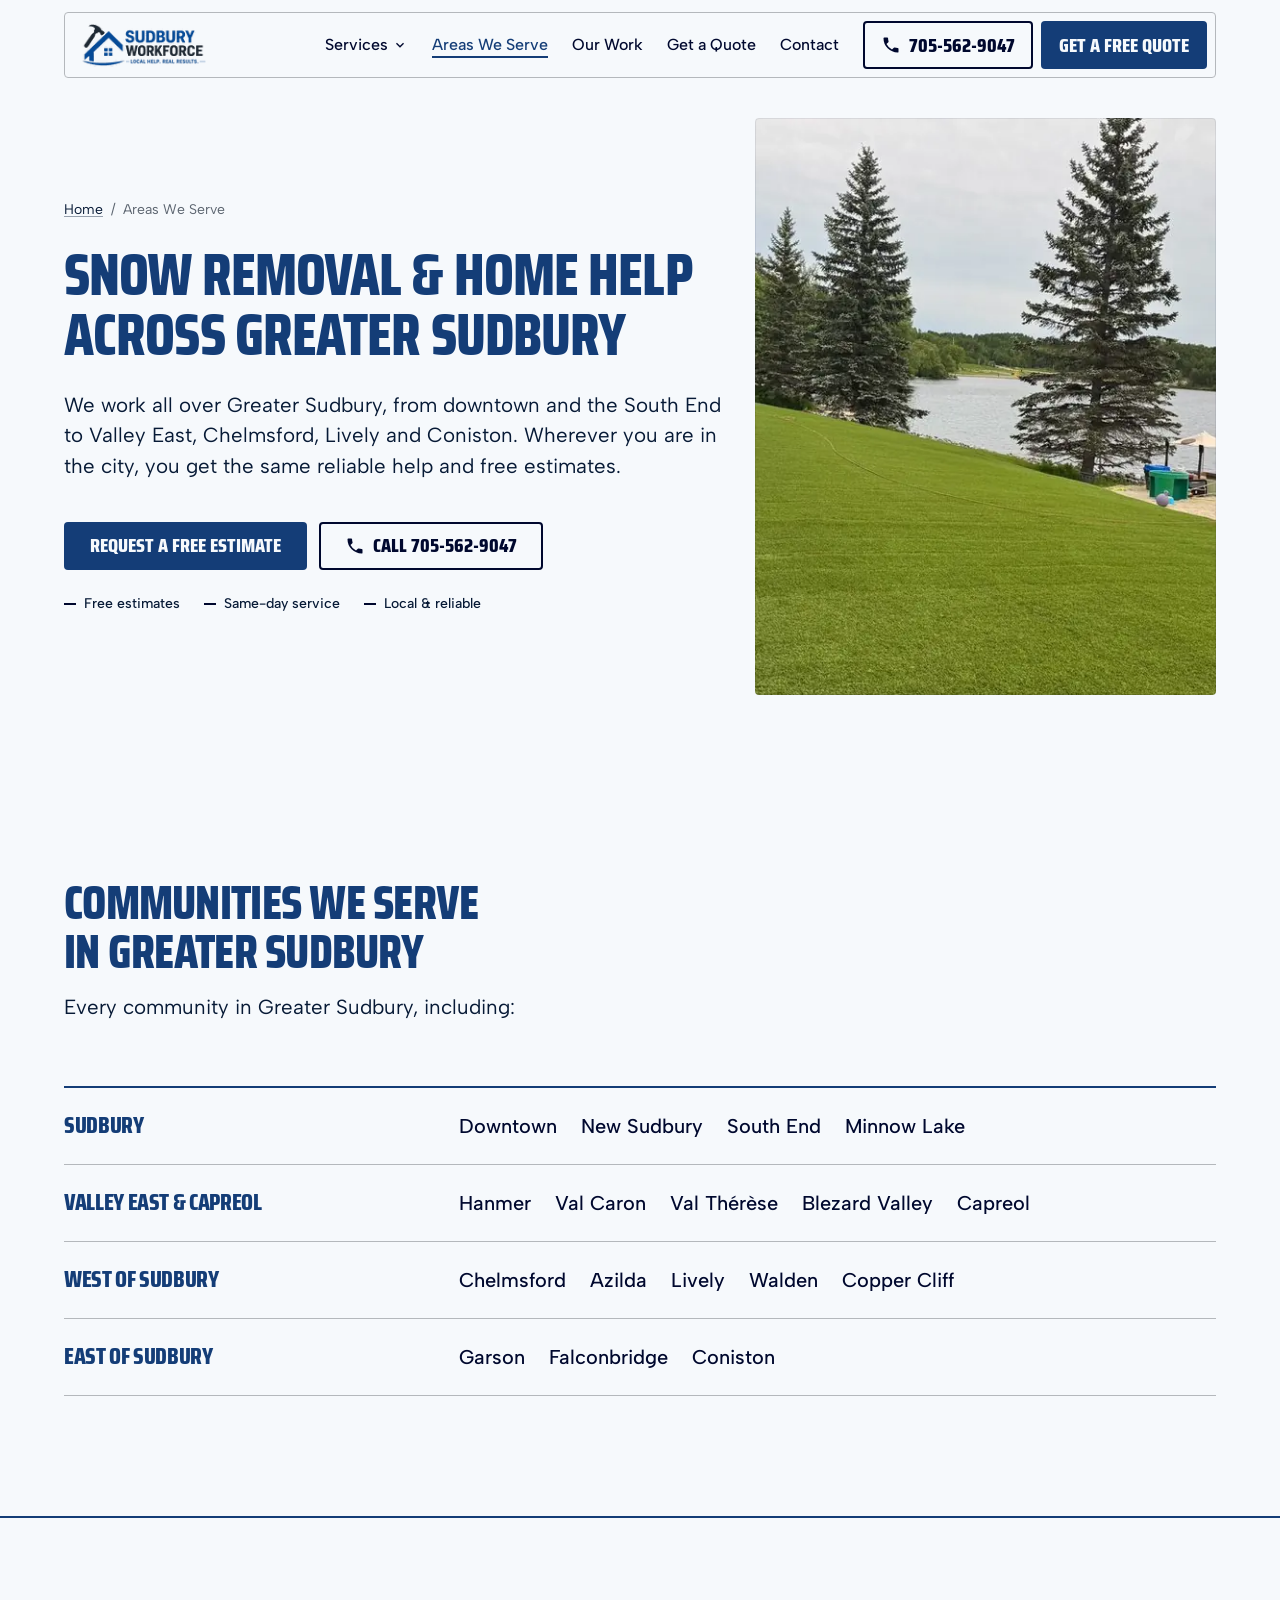
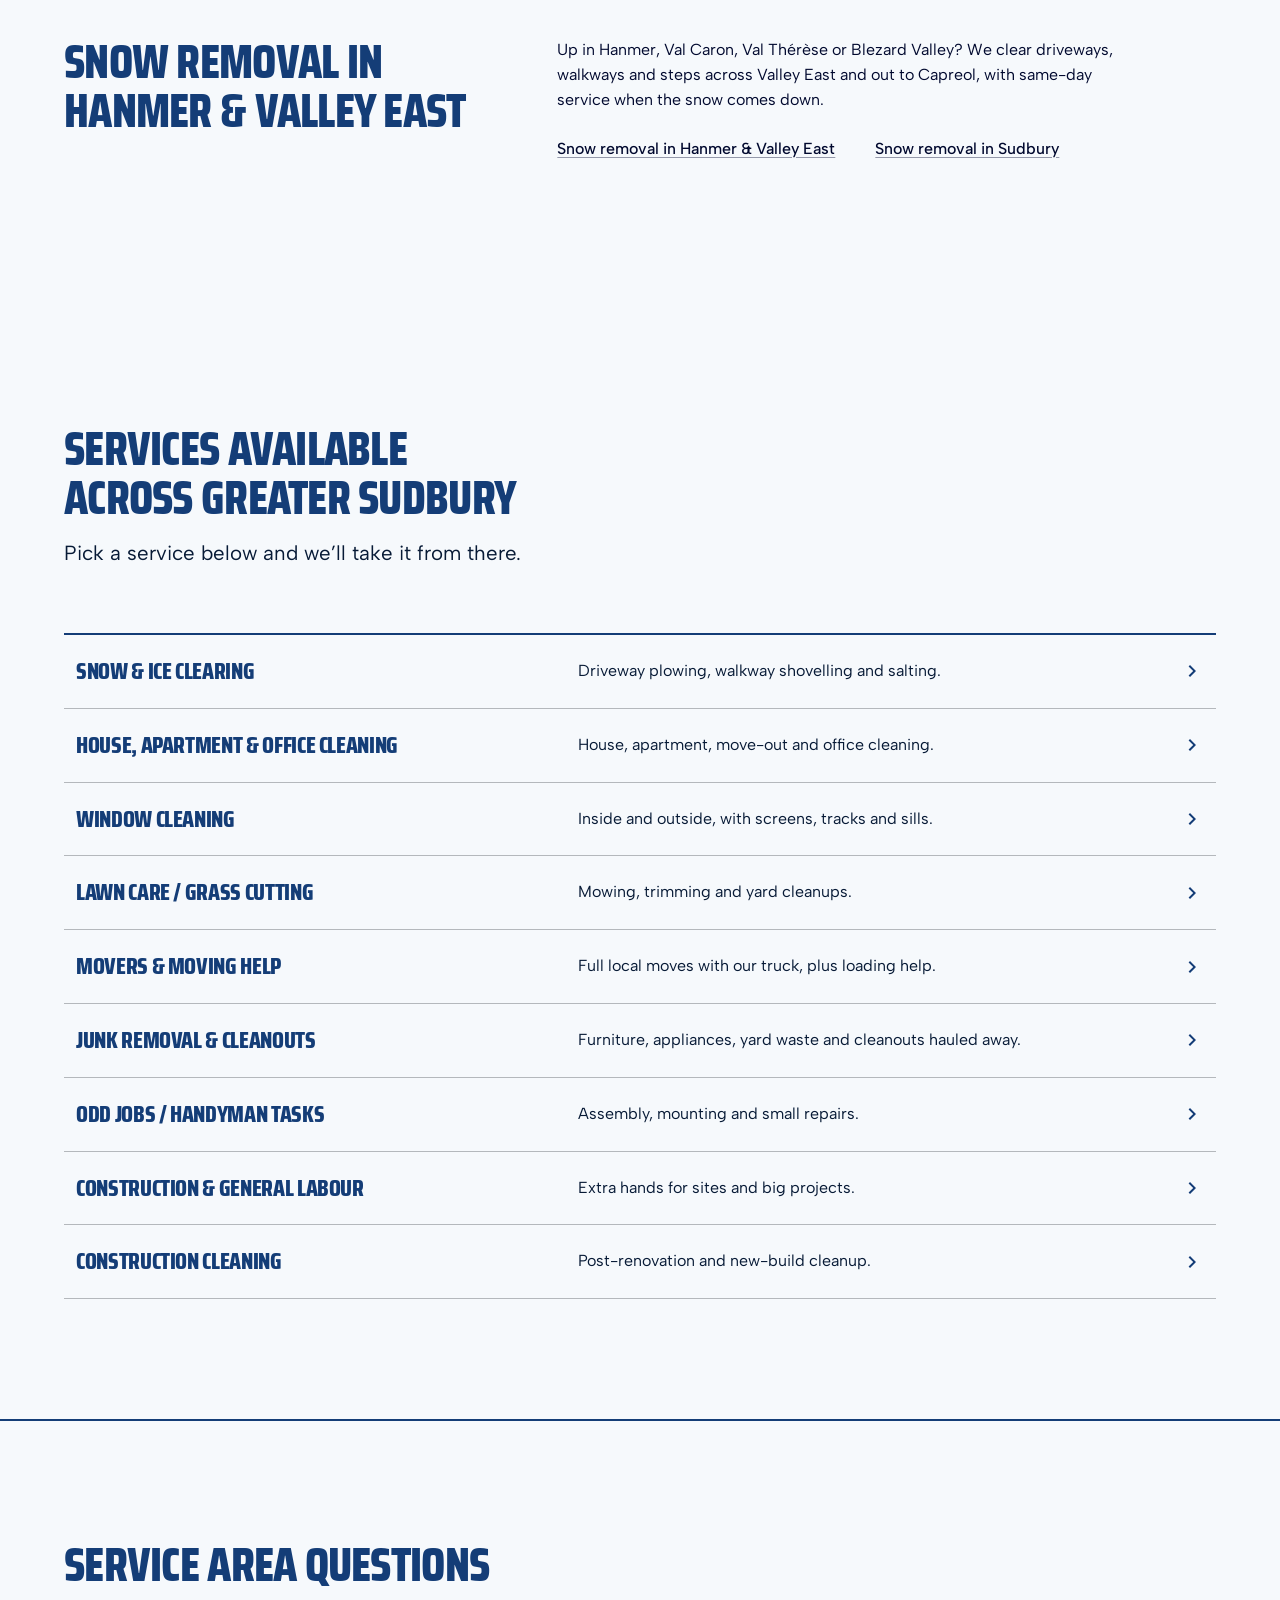
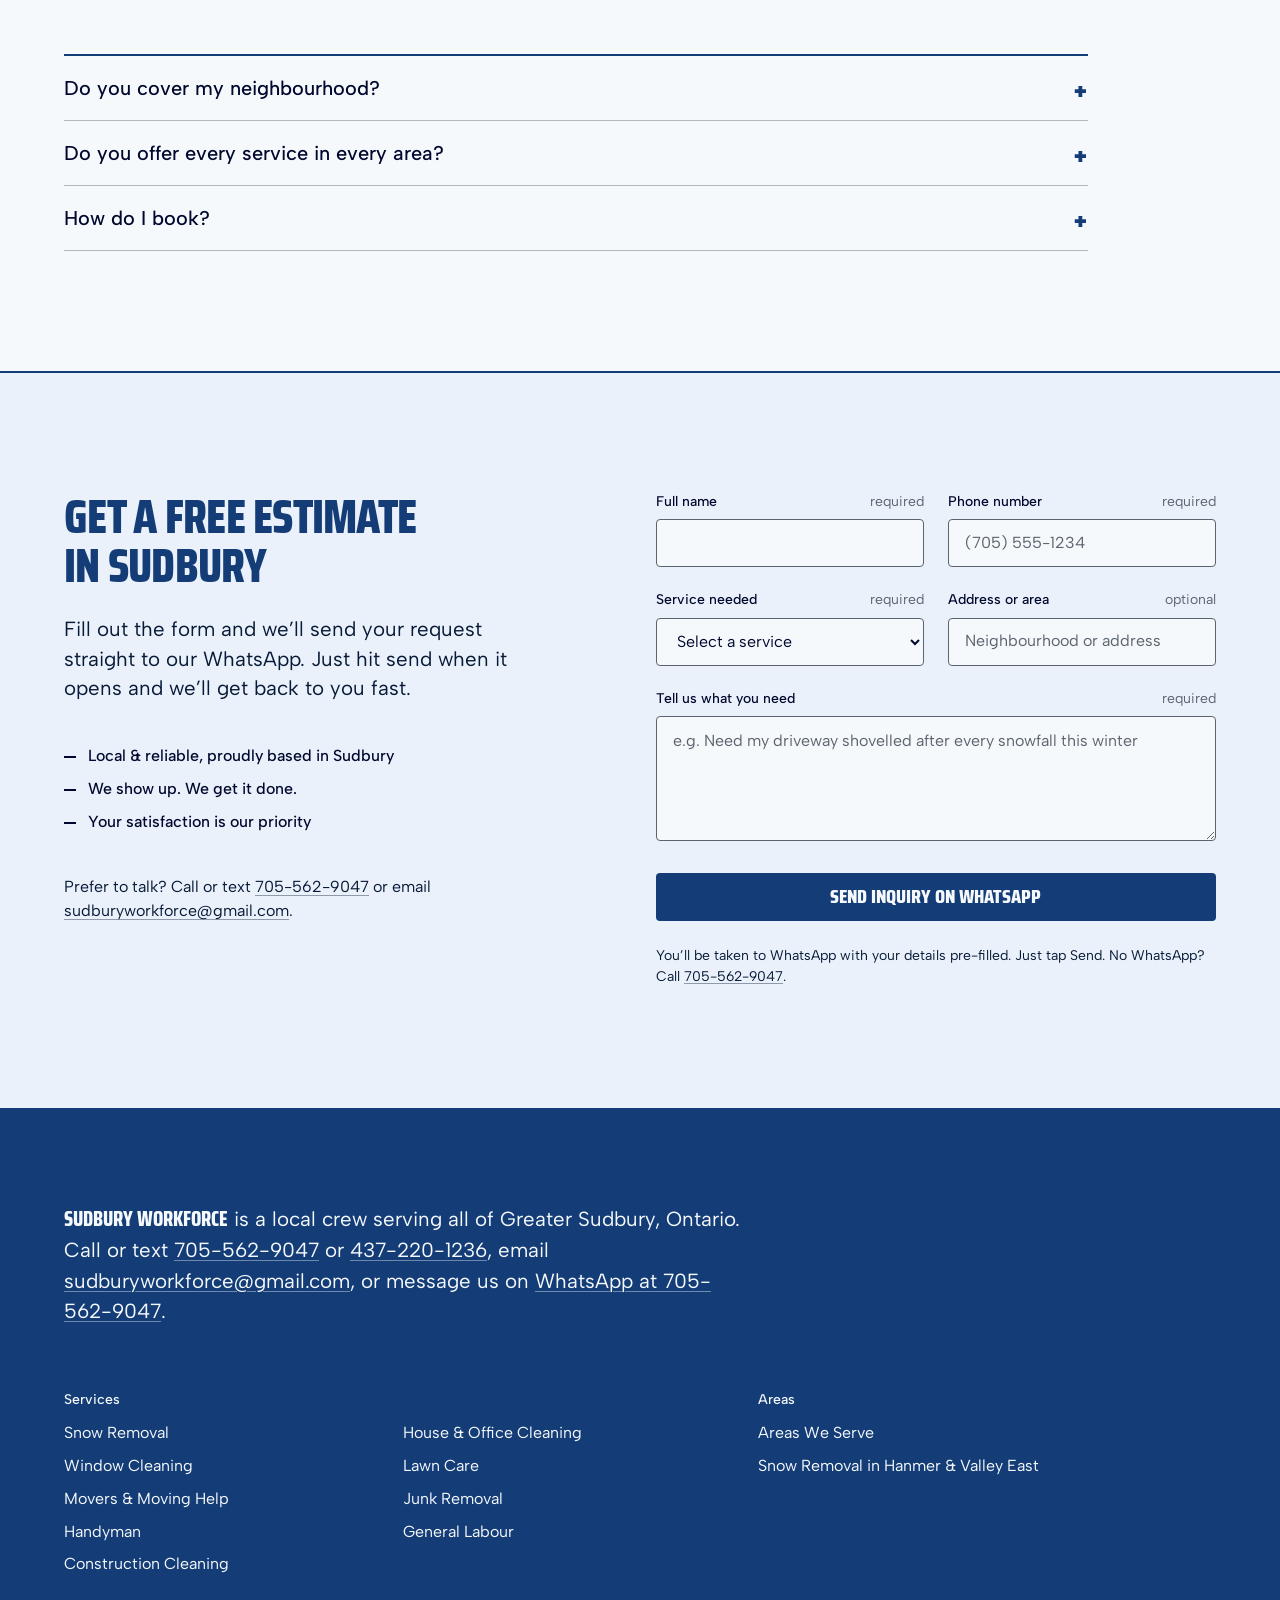
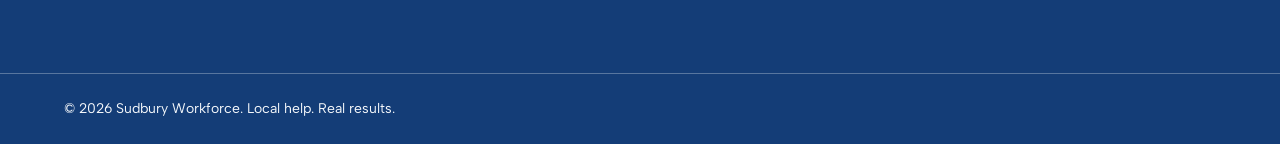
==== commit efe5e5f8: "feat: brand navy throughout and photos in full colour Headings take the logo's navy, the home promis" ====
--- a/areas-we-serve/index.html
+++ b/areas-we-serve/index.html
@@ -29,9 +29,9 @@
 <link rel="preconnect" href="https://fonts.googleapis.com">
 <link rel="preconnect" href="https://fonts.gstatic.com" crossorigin>
 <link rel="stylesheet" href="https://fonts.googleapis.com/css2?family=Saira+Condensed:wght@800&amp;family=Albert+Sans:wght@400;500&amp;display=swap">
-<link rel="stylesheet" href="../tokens.css?v=5dd3c9b3">
+<link rel="stylesheet" href="../tokens.css?v=0b51395f">
 <link rel="stylesheet" href="../base.css?v=f38898cc">
-<link rel="stylesheet" href="../styles.css?v=961386d4">
+<link rel="stylesheet" href="../styles.css?v=366f2abc">
 <script type="application/ld+json">{"@context":"https://schema.org","@graph":[{"@type":"HomeAndConstructionBusiness","@id":"https://sudburyworkforce.github.io/sudburyworkforce/#business","name":"Sudbury Workforce","url":"https://sudburyworkforce.github.io/sudburyworkforce/","logo":"https://sudburyworkforce.github.io/sudburyworkforce/images/opt/logo-411.png","image":"https://sudburyworkforce.github.io/sudburyworkforce/images/opt/og/snow.jpg","description":"Snow removal, house, office, window and construction cleaning, junk removal, moving, lawn care, handyman jobs and general labour in Greater Sudbury, ON.","slogan":"Local help. Real results.","telephone":"+1-705-562-9047","email":"sudburyworkforce@gmail.com","contactPoint":[{"@type":"ContactPoint","contactType":"customer service","telephone":"+1-705-562-9047","email":"sudburyworkforce@gmail.com","availableLanguage":"English"}],"address":{"@type":"PostalAddress","addressLocality":"Sudbury","addressRegion":"ON","addressCountry":"CA"},"areaServed":[{"@type":"City","name":"Greater Sudbury, ON"},{"@type":"Place","name":"Sudbury, ON"},{"@type":"Place","name":"Hanmer, ON"},{"@type":"Place","name":"Val Caron, ON"},{"@type":"Place","name":"Val Thérèse, ON"},{"@type":"Place","name":"Blezard Valley, ON"},{"@type":"Place","name":"Capreol, ON"},{"@type":"Place","name":"Chelmsford, ON"},{"@type":"Place","name":"Azilda, ON"},{"@type":"Place","name":"Lively, ON"},{"@type":"Place","name":"Walden, ON"},{"@type":"Place","name":"Copper Cliff, ON"},{"@type":"Place","name":"Garson, ON"},{"@type":"Place","name":"Falconbridge, ON"},{"@type":"Place","name":"Coniston, ON"}],"hasOfferCatalog":{"@type":"OfferCatalog","name":"Services","itemListElement":[{"@type":"Offer","itemOffered":{"@type":"Service","name":"Snow Removal","url":"https://sudburyworkforce.github.io/sudburyworkforce/snow-removal-sudbury/"}},{"@type":"Offer","itemOffered":{"@type":"Service","name":"House & Office Cleaning","url":"https://sudburyworkforce.github.io/sudburyworkforce/house-cleaning-sudbury/"}},{"@type":"Offer","itemOffered":{"@type":"Service","name":"Window Cleaning","url":"https://sudburyworkforce.github.io/sudburyworkforce/window-cleaning-sudbury/"}},{"@type":"Offer","itemOffered":{"@type":"Service","name":"Lawn Care","url":"https://sudburyworkforce.github.io/sudburyworkforce/lawn-care-sudbury/"}},{"@type":"Offer","itemOffered":{"@type":"Service","name":"Movers & Moving Help","url":"https://sudburyworkforce.github.io/sudburyworkforce/moving-help-sudbury/"}},{"@type":"Offer","itemOffered":{"@type":"Service","name":"Junk Removal","url":"https://sudburyworkforce.github.io/sudburyworkforce/junk-removal-sudbury/"}},{"@type":"Offer","itemOffered":{"@type":"Service","name":"Handyman","url":"https://sudburyworkforce.github.io/sudburyworkforce/handyman-sudbury/"}},{"@type":"Offer","itemOffered":{"@type":"Service","name":"General Labour","url":"https://sudburyworkforce.github.io/sudburyworkforce/general-labour-sudbury/"}},{"@type":"Offer","itemOffered":{"@type":"Service","name":"Construction Cleaning","url":"https://sudburyworkforce.github.io/sudburyworkforce/construction-cleaning-sudbury/"}}]}},{"@type":"BreadcrumbList","@id":"https://sudburyworkforce.github.io/sudburyworkforce/areas-we-serve/#breadcrumb","itemListElement":[{"@type":"ListItem","position":1,"name":"Home","item":"https://sudburyworkforce.github.io/sudburyworkforce/"},{"@type":"ListItem","position":2,"name":"Areas We Serve","item":"https://sudburyworkforce.github.io/sudburyworkforce/areas-we-serve/"}]},{"@type":"FAQPage","@id":"https://sudburyworkforce.github.io/sudburyworkforce/areas-we-serve/#faq","url":"https://sudburyworkforce.github.io/sudburyworkforce/areas-we-serve/","mainEntity":[{"@type":"Question","name":"Do you cover my neighbourhood?","acceptedAnswer":{"@type":"Answer","text":"If you’re in Greater Sudbury, yes. Not sure? Call or WhatsApp 705-562-9047 and ask."}},{"@type":"Question","name":"Do you offer every service in every area?","acceptedAnswer":{"@type":"Answer","text":"Yes: snow removal, house and office cleaning, window cleaning, junk removal, moving, lawn care, handyman jobs, general labour and construction cleaning are all available across Greater Sudbury."}},{"@type":"Question","name":"How do I book?","acceptedAnswer":{"@type":"Answer","text":"Use the form below and it opens in WhatsApp with your details filled in. You can also call or text 705-562-9047, or email sudburyworkforce@gmail.com."}}]}]}</script>
 </head>
 <body>
--- a/tokens.css
+++ b/tokens.css
@@ -9,15 +9,17 @@
   --color-error: oklch(52% 0.19 27); --color-success: oklch(50% 0.12 150);
   --container: 1440px; --gutter: 64px; --gap-columns: 32px; --section-gap-s: 120px; --section-gap: 144px; --section-gap-l: 176px;
   --z-base: 1; --z-raised: 10; --z-dropdown: 100; --z-sticky: 200; --z-sticky-nav: 300; --z-modal: 400; --z-toast: 500; --z-tooltip: 600;
-  --color-paper: oklch(98% 0.005 250); --color-paper-2: oklch(95% 0.006 250); --color-paper-3: oklch(91.5% 0.007 250);
+  --color-paper: oklch(98% 0.005 250); --color-paper-2: oklch(95.5% 0.016 258); --color-paper-3: oklch(92% 0.022 258);
   --color-ink: oklch(16% 0.080 260); --color-ink-2: oklch(22% 0.060 258); --color-muted: oklch(50% 0.020 250);
-  --color-rule: oklch(78% 0.008 250); --color-rule-2: oklch(36% 0.060 255);
+  --color-rule: oklch(78% 0.008 250); --color-rule-2: oklch(36.7% 0.109 258);
   /* Brand: the logo's navy (#153d77) is the one signal, a fill under paper type, in place of Sport's volt. */
   --color-accent: oklch(36.7% 0.109 258); --color-accent-ink: oklch(98% 0.005 250); --color-accent-deep: oklch(47.4% 0.139 257);
   --color-accent-hover: oklch(29% 0.085 259); --color-focus: oklch(40% 0.180 258); --color-slot: oklch(76% 0.07 258);
   --font-display: "Saira Condensed", "Arial Narrow", sans-serif; --font-body: "Albert Sans", ui-sans-serif, system-ui, sans-serif;
   --radius-card: 4px; --radius-pill: 4px; --radius-input: 4px; --rule-hair: 1px; --rule-bar: 2px;
   --header-h: 64px;
+  /* The brand field: the logo navy carries the bands, the footer and the heads (Committed posture). */
+  --color-field: oklch(36.7% 0.109 258); --color-on-field: oklch(98% 0.005 250);
   --shadow-card: none;
   --tracking-display: -0.015em; --display-weight: 800;
 }
--- a/styles.css
+++ b/styles.css
@@ -1,10 +1,11 @@
 /* Hallmark · shape: Feature Stack (draw c4df89) · genre: editorial · theme: Sport (deal 3/3, seed local-crew-greater-sudbury-c60a·f6886a12·2026-11-24·r0) · brand: the logo and its navy kept · redesign: full · copy: verbatim · job: hire
- * hero: Ledge (/), Stage (service pages with a photo), Banner (pages without one) · nav: floating bar · footer: colophon block · imagery: photographs, the owner's own job photos (duotone ink and paper) · signature: one real Sudbury driveway, before and after, as the hero's field
- * axes: light/display-condensed/chromatic-blue · posture: restrained · contrast: pass · fold: pass · v2.0.0 */
+ * hero: Ledge (/), Stage (service pages with a photo), Banner (pages without one) · nav: floating bar · footer: colophon block · imagery: photographs, the owner's own job photos in natural colour · signature: one real Sudbury driveway, before and after, as the hero's field
+ * axes: light/display-condensed/chromatic-blue · posture: committed (the logo navy as the field: heads, bands, footer) · contrast: pass · fold: pass · v2.0.0 */
 /* Hallmark · pre-emit critique: P4 H4 E4 S4 R4 V4 · weakest: S, a trades template could fit any town; led with the owner's own driveway photos and kept every Sudbury place name in the copy */
 /* Hallmark · waive 49b · links inside running sentences and the two-column job captions on phones · each is a Sudbury service name or a phrase inside a sentence, so it wraps with its text and cannot shorten */
 /* Hallmark · waive 71 · the h3 under each job photo is that photo's figcaption · a caption belongs to the picture above it, so it sits nearer the photo than the next card */
 /* Hallmark · answered F3 · text-wrap: balance sits on h1, h2 and h3 in base.css, which loads before this file */
+/* Hallmark · answered F4 · the navy WhatsApp band flips the primary to a paper fill with navy type; it is the same control on its own surface */
 /* Hallmark · answered F20 · thirteen snow-page places and the owner's real lists cannot divide evenly; the count is the true service area */
 /* Hallmark · answered F26 · House, Apartment & Office Cleaning is the service's own name and balances to two lines at 375 */
 /* Hallmark · dismissed 77 · the 404 page is a way back to the services; its four sections are the page's own */
@@ -23,7 +24,7 @@
 html { scroll-padding-top: calc(var(--header-h) + var(--space-xl)); }
 ::selection { background: var(--color-accent); color: var(--color-accent-ink); }
 strong, b { font-weight: 500; }
-h1, h2, h3 { text-transform: uppercase; line-height: 1.02; }
+h1, h2, h3 { text-transform: uppercase; line-height: 1.02; color: var(--color-field); }
 h3 { line-height: 1.05; }
 a { text-decoration-color: color-mix(in oklab, currentColor 40%, transparent); }
 a:hover { text-decoration-color: var(--color-accent-deep); }
@@ -130,12 +131,11 @@
   .btn-header { display: inline-flex; }
 }
 
-/* ---------------------------------------------------------------- the photographs: duotone, ink on paper */
+/* ---------------------------------------------------------------- the photographs, in their own colours (the owner asked for colour over the theme's duotone) */
 
 .photo { position: relative; isolation: isolate; overflow: hidden; margin: 0; border-radius: var(--radius-card); background: var(--color-paper); outline: var(--rule-hair) solid color-mix(in oklab, var(--color-ink) 8%, transparent); outline-offset: -1px; }
 .photo > picture { display: block; height: 100%; }
-.photo img, .photo video { width: 100%; height: 100%; object-fit: cover; filter: grayscale(1) contrast(1.2); mix-blend-mode: multiply; }
-.photo::before { content: ""; position: absolute; inset: 0; z-index: 1; background: var(--color-ink); mix-blend-mode: lighten; pointer-events: none; }
+.photo img, .photo video { width: 100%; height: 100%; object-fit: cover; }
 
 /* ---------------------------------------------------------------- hero: the home Ledge */
 
@@ -145,7 +145,7 @@
 .hero-field figcaption {
   position: absolute; left: var(--space-sm); bottom: var(--space-sm); z-index: 2;
   padding: var(--space-2xs) var(--space-xs); border-radius: 2px;
-  background: var(--color-ink); color: var(--color-paper); font: 500 var(--text-sm)/1.3 var(--font-body);
+  background: var(--color-field); color: var(--color-on-field); font: 500 var(--text-sm)/1.3 var(--font-body);
 }
 .hero-base { display: grid; gap: var(--space-lg); margin-top: var(--space-xl); }
 .hero-lede { margin-top: var(--space-md); color: var(--color-ink-2); }
@@ -223,11 +223,11 @@
 
 /* we've got you covered: the one ink band */
 
-.covered { padding-block: var(--section-gap-s); background: var(--color-ink); color: var(--color-paper); }
-.covered h2 { color: var(--color-paper); }
+.covered { padding-block: var(--section-gap-s); background: var(--color-field); color: var(--color-on-field); }
+.covered h2 { color: var(--color-on-field); }
 .covered .feature-list { margin-top: var(--space-2xl); border-top-color: color-mix(in oklab, var(--color-paper) 40%, transparent); }
 .covered .feature-list li { border-color: color-mix(in oklab, var(--color-paper) 25%, transparent); }
-.covered .feature-list p { color: var(--color-paper); }
+.covered .feature-list p { color: var(--color-on-field); }
 
 .feature-list { display: grid; list-style: none; padding: 0; border-top: var(--rule-bar) solid var(--color-rule-2); }
 .feature-list li { padding-block: var(--space-lg); border-bottom: var(--rule-hair) solid var(--color-rule); }
@@ -353,9 +353,13 @@
 
 /* the snow page's photo band and closing band */
 
-.quote-band { padding-block: var(--space-3xl); background: var(--color-paper-2); border-top: var(--rule-bar) solid var(--color-rule-2); }
+.quote-band { padding-block: var(--space-3xl); background: var(--color-field); color: var(--color-on-field); }
 .quote-band-title { max-width: 24ch; font: var(--display-weight) var(--text-display-s)/1.02 var(--font-display); text-transform: uppercase; overflow-wrap: break-word; min-width: 0; text-wrap: balance; }
-.quote-band-text { max-width: 60ch; margin-top: var(--space-lg); font-size: var(--text-lead); color: var(--color-ink-2); }
+.quote-band-text { max-width: 60ch; margin-top: var(--space-lg); font-size: var(--text-lead); }
+.quote-band .btn-whatsapp { background: var(--color-on-field); color: var(--color-field); }
+.quote-band .btn-whatsapp:hover { background: var(--color-paper-3); }
+.quote-band .btn-outline-light { border-color: var(--color-on-field); color: var(--color-on-field); }
+.quote-band .btn-outline-light:hover { background: color-mix(in oklab, var(--color-on-field) 14%, transparent); }
 .quote-band .hero-actions, .cta-band .hero-actions { margin-top: var(--space-xl); }
 
 /* ---------------------------------------------------------------- the quote form */
@@ -396,17 +400,22 @@
 
 /* ---------------------------------------------------------------- footer: a colophon */
 
-.site-footer { padding-top: var(--space-3xl); border-top: var(--rule-bar) solid var(--color-rule-2); }
+.site-footer { padding-top: var(--space-3xl); background: var(--color-field); color: var(--color-on-field); }
+.site-footer a { color: var(--color-on-field); }
 .footer-inner { display: grid; gap: var(--space-2xl); }
 .footer-colophon { max-width: 52ch; font-size: var(--text-lead); line-height: 1.5; }
 .footer-colophon strong { font-family: var(--font-display); font-weight: var(--display-weight); text-transform: uppercase; }
 .footer-nav { display: grid; gap: var(--space-xl); }
-.footer-heading { max-width: none; margin-bottom: var(--space-sm); font: 500 var(--text-sm)/1.3 var(--font-body); text-transform: none; letter-spacing: normal; color: var(--color-muted); }
+.footer-heading { max-width: none; margin-bottom: var(--space-sm); font: 500 var(--text-sm)/1.3 var(--font-body); text-transform: none; letter-spacing: normal; color: var(--color-on-field); }
 .footer-list { display: grid; gap: var(--space-xs); list-style: none; padding: 0; }
 .footer-list a { text-decoration: none; }
-.footer-list a:hover { text-decoration: underline; text-decoration-color: var(--color-accent-deep); }
+.footer-list a:hover { text-decoration: underline; text-decoration-color: var(--color-on-field); }
 .footer-list-cols { grid-template-columns: repeat(2, minmax(0, 1fr)); column-gap: var(--space-lg); }
-.footer-bottom { margin-top: var(--space-3xl); padding-block: var(--space-lg); border-top: var(--rule-hair) solid var(--color-rule); font-size: var(--text-sm); color: var(--color-muted); }
+.footer-bottom { margin-top: var(--space-3xl); padding-block: var(--space-lg); border-top: var(--rule-hair) solid color-mix(in oklab, var(--color-on-field) 30%, transparent); font-size: var(--text-sm); }
+
+/* on the navy field: paper links and a paper focus ring */
+:is(.covered, .quote-band, .site-footer) a:hover { text-decoration-color: var(--color-on-field); }
+:is(.covered, .quote-band, .site-footer) :focus-visible { outline-color: var(--color-on-field); }
 @media (min-width: 40rem) { .footer-nav { grid-template-columns: minmax(0, 2fr) minmax(0, 1.4fr); } }
 @media (max-width: 39.98rem) { .footer-list-cols { grid-template-columns: minmax(0, 1fr); } }
 @media (min-width: 90rem) {
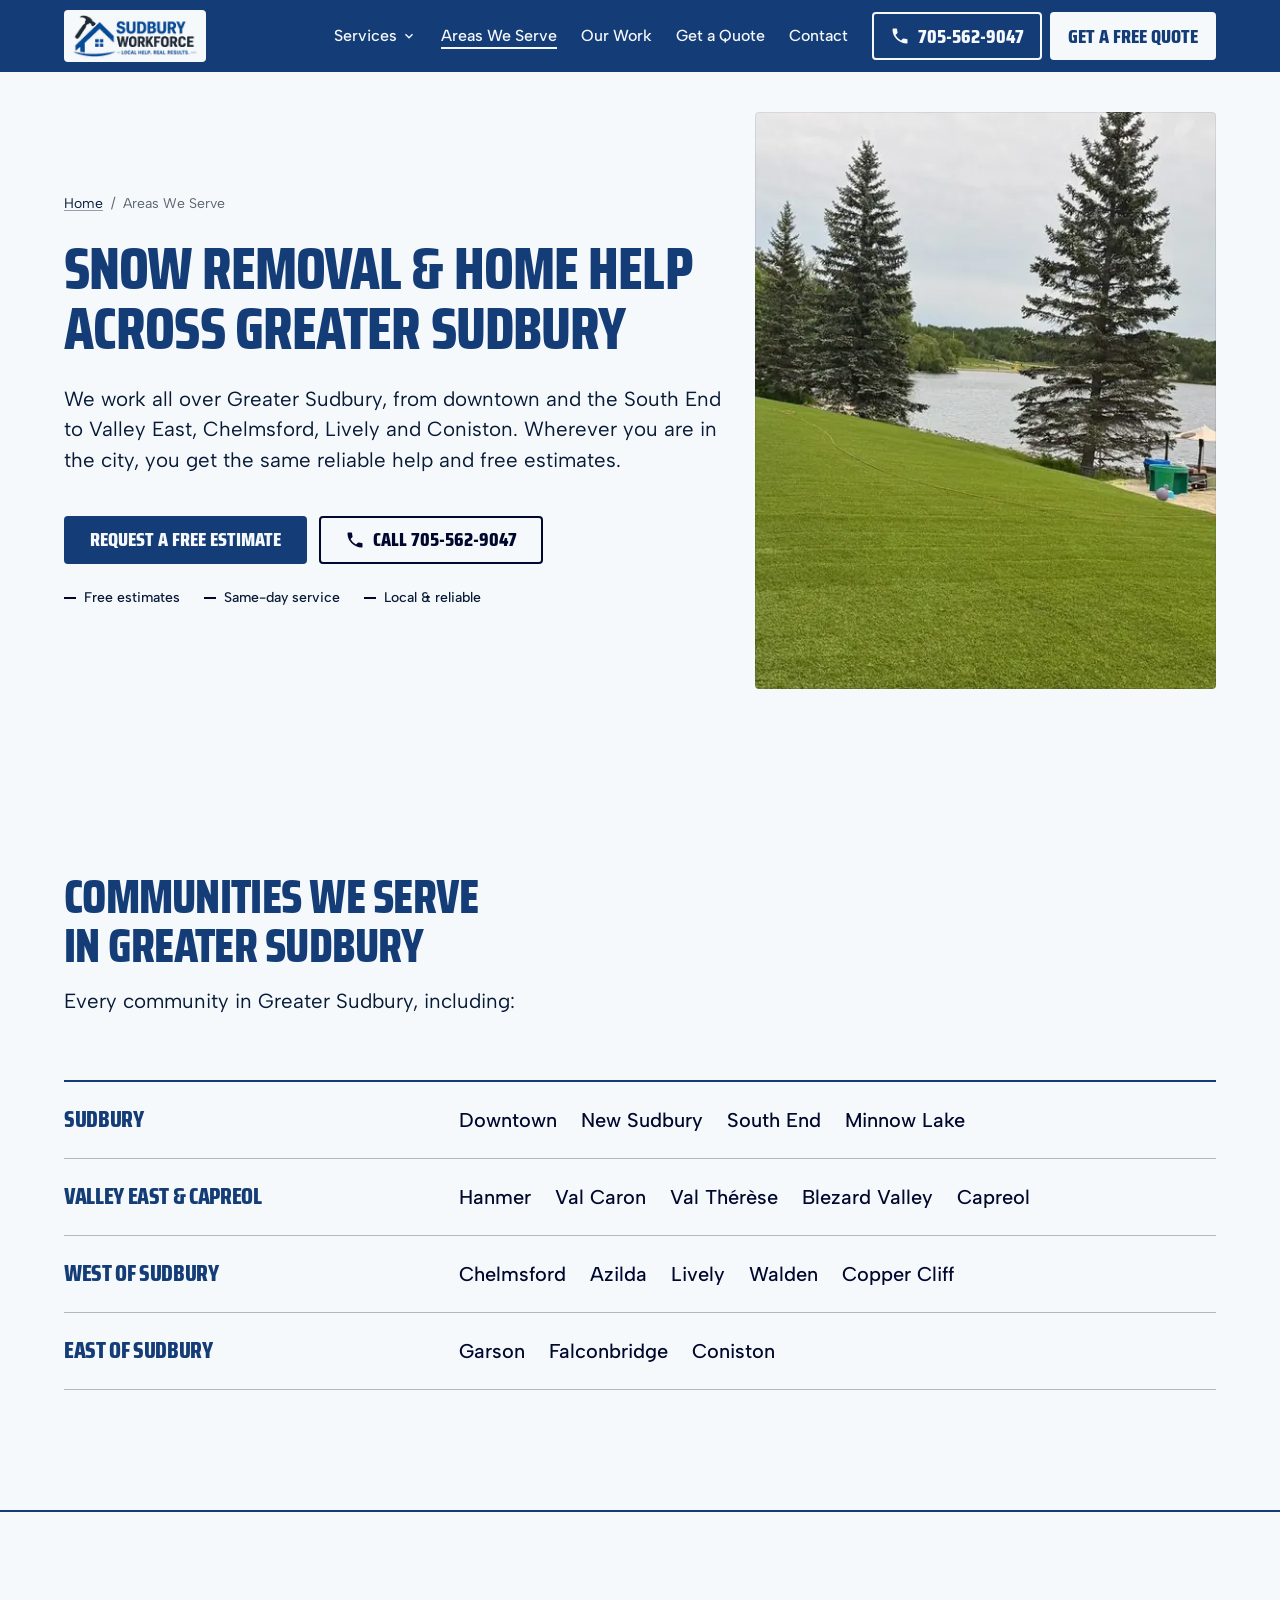
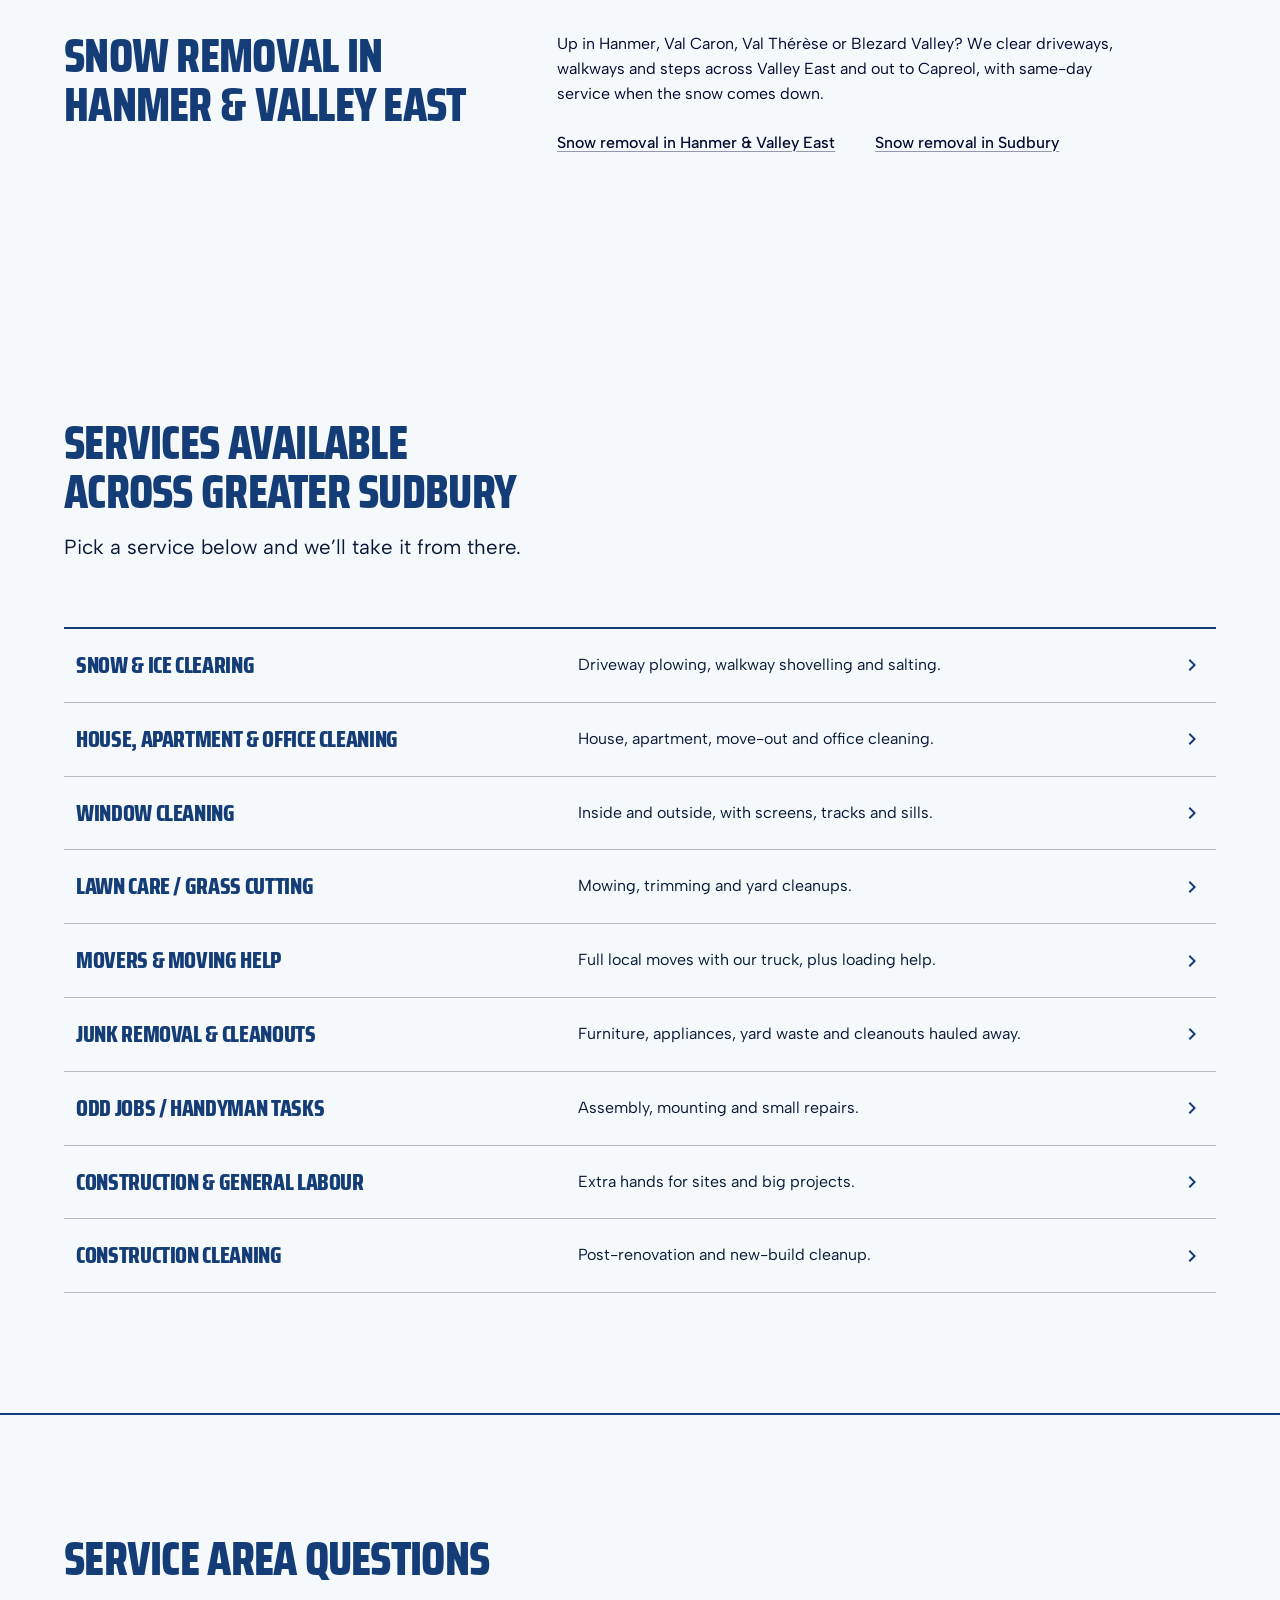
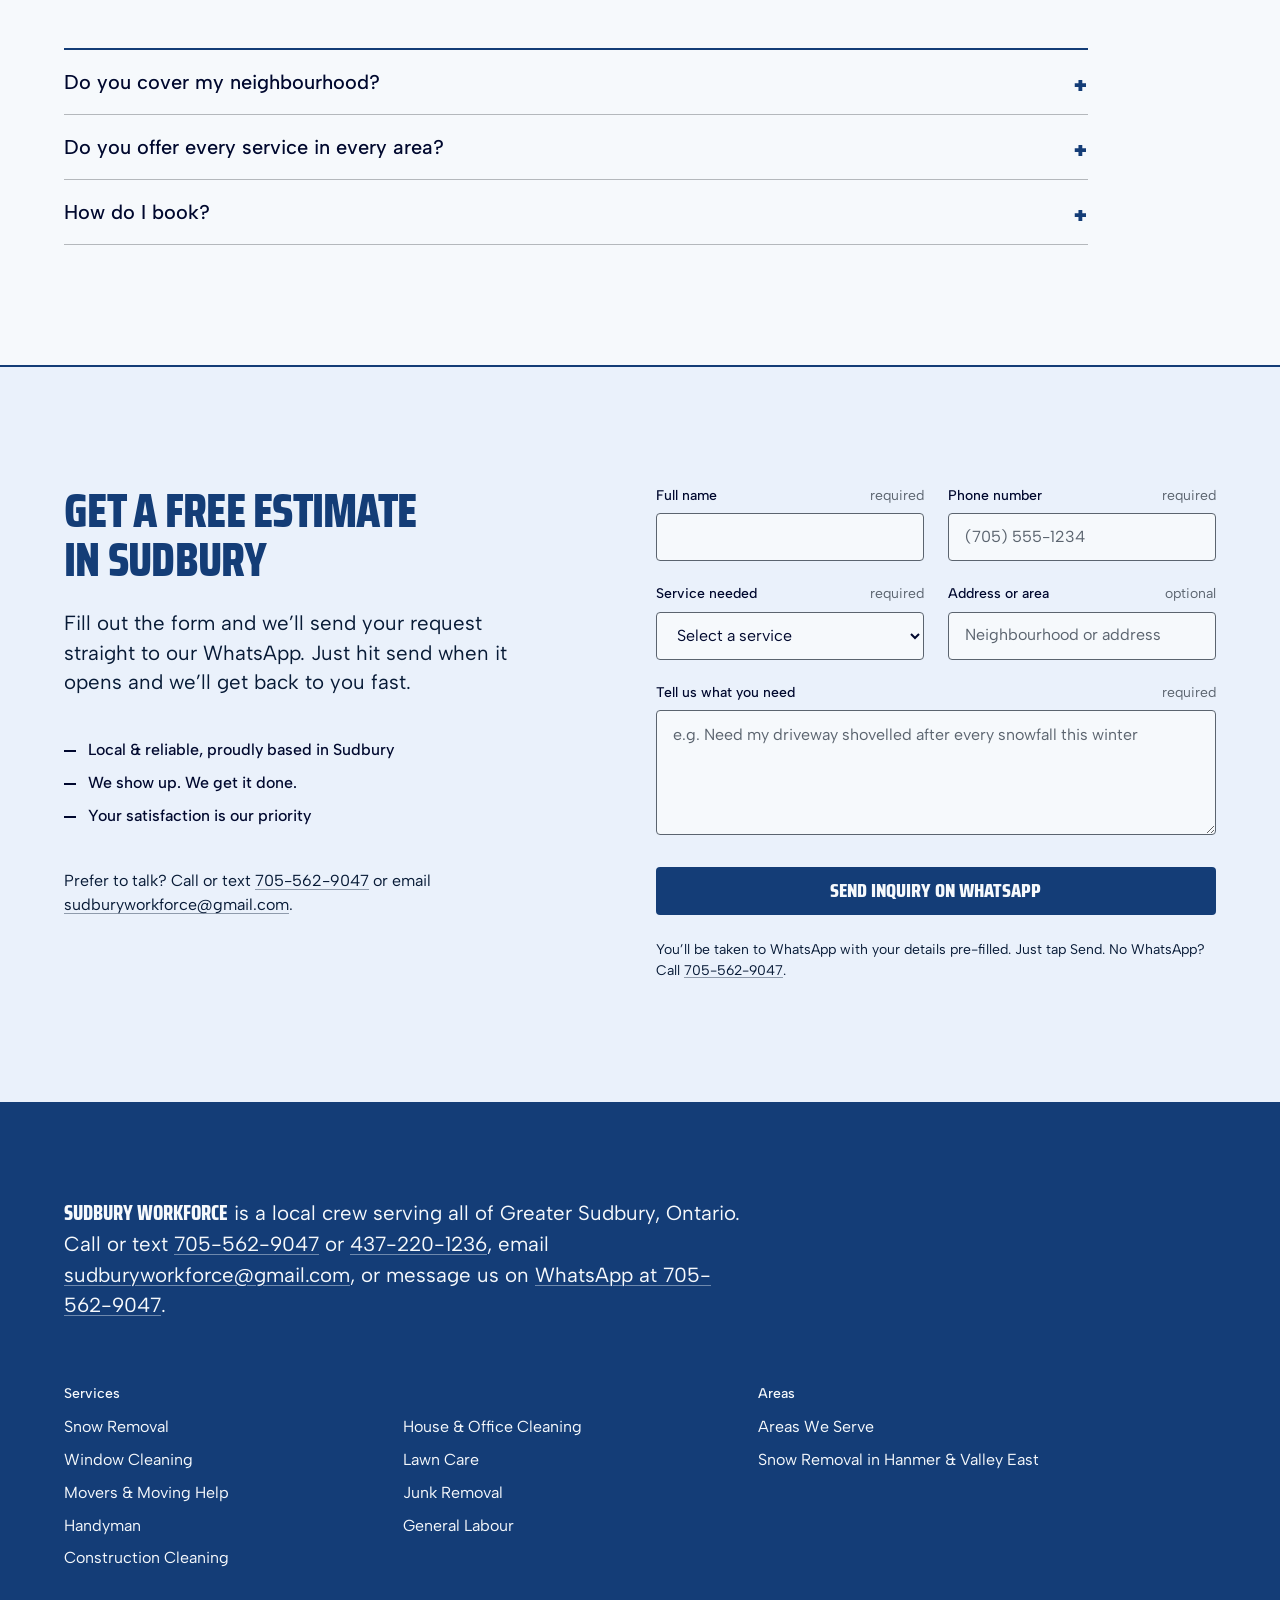
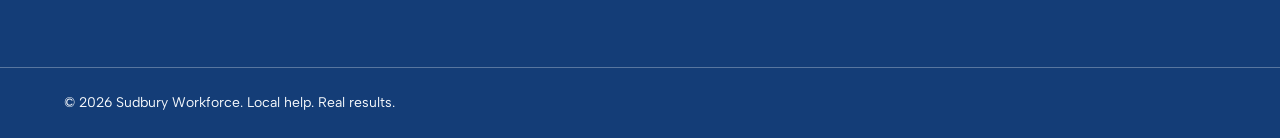
==== commit 26fd2862: "feat: navy menu bar with a full-screen phone menu The header becomes a full-width bar in the brand n" ====
--- a/areas-we-serve/index.html
+++ b/areas-we-serve/index.html
@@ -29,9 +29,9 @@
 <link rel="preconnect" href="https://fonts.googleapis.com">
 <link rel="preconnect" href="https://fonts.gstatic.com" crossorigin>
 <link rel="stylesheet" href="https://fonts.googleapis.com/css2?family=Saira+Condensed:wght@800&amp;family=Albert+Sans:wght@400;500&amp;display=swap">
-<link rel="stylesheet" href="../tokens.css?v=0b51395f">
+<link rel="stylesheet" href="../tokens.css?v=bd1f2a1b">
 <link rel="stylesheet" href="../base.css?v=f38898cc">
-<link rel="stylesheet" href="../styles.css?v=366f2abc">
+<link rel="stylesheet" href="../styles.css?v=c81ef225">
 <script type="application/ld+json">{"@context":"https://schema.org","@graph":[{"@type":"HomeAndConstructionBusiness","@id":"https://sudburyworkforce.github.io/sudburyworkforce/#business","name":"Sudbury Workforce","url":"https://sudburyworkforce.github.io/sudburyworkforce/","logo":"https://sudburyworkforce.github.io/sudburyworkforce/images/opt/logo-411.png","image":"https://sudburyworkforce.github.io/sudburyworkforce/images/opt/og/snow.jpg","description":"Snow removal, house, office, window and construction cleaning, junk removal, moving, lawn care, handyman jobs and general labour in Greater Sudbury, ON.","slogan":"Local help. Real results.","telephone":"+1-705-562-9047","email":"sudburyworkforce@gmail.com","contactPoint":[{"@type":"ContactPoint","contactType":"customer service","telephone":"+1-705-562-9047","email":"sudburyworkforce@gmail.com","availableLanguage":"English"}],"address":{"@type":"PostalAddress","addressLocality":"Sudbury","addressRegion":"ON","addressCountry":"CA"},"areaServed":[{"@type":"City","name":"Greater Sudbury, ON"},{"@type":"Place","name":"Sudbury, ON"},{"@type":"Place","name":"Hanmer, ON"},{"@type":"Place","name":"Val Caron, ON"},{"@type":"Place","name":"Val Thérèse, ON"},{"@type":"Place","name":"Blezard Valley, ON"},{"@type":"Place","name":"Capreol, ON"},{"@type":"Place","name":"Chelmsford, ON"},{"@type":"Place","name":"Azilda, ON"},{"@type":"Place","name":"Lively, ON"},{"@type":"Place","name":"Walden, ON"},{"@type":"Place","name":"Copper Cliff, ON"},{"@type":"Place","name":"Garson, ON"},{"@type":"Place","name":"Falconbridge, ON"},{"@type":"Place","name":"Coniston, ON"}],"hasOfferCatalog":{"@type":"OfferCatalog","name":"Services","itemListElement":[{"@type":"Offer","itemOffered":{"@type":"Service","name":"Snow Removal","url":"https://sudburyworkforce.github.io/sudburyworkforce/snow-removal-sudbury/"}},{"@type":"Offer","itemOffered":{"@type":"Service","name":"House & Office Cleaning","url":"https://sudburyworkforce.github.io/sudburyworkforce/house-cleaning-sudbury/"}},{"@type":"Offer","itemOffered":{"@type":"Service","name":"Window Cleaning","url":"https://sudburyworkforce.github.io/sudburyworkforce/window-cleaning-sudbury/"}},{"@type":"Offer","itemOffered":{"@type":"Service","name":"Lawn Care","url":"https://sudburyworkforce.github.io/sudburyworkforce/lawn-care-sudbury/"}},{"@type":"Offer","itemOffered":{"@type":"Service","name":"Movers & Moving Help","url":"https://sudburyworkforce.github.io/sudburyworkforce/moving-help-sudbury/"}},{"@type":"Offer","itemOffered":{"@type":"Service","name":"Junk Removal","url":"https://sudburyworkforce.github.io/sudburyworkforce/junk-removal-sudbury/"}},{"@type":"Offer","itemOffered":{"@type":"Service","name":"Handyman","url":"https://sudburyworkforce.github.io/sudburyworkforce/handyman-sudbury/"}},{"@type":"Offer","itemOffered":{"@type":"Service","name":"General Labour","url":"https://sudburyworkforce.github.io/sudburyworkforce/general-labour-sudbury/"}},{"@type":"Offer","itemOffered":{"@type":"Service","name":"Construction Cleaning","url":"https://sudburyworkforce.github.io/sudburyworkforce/construction-cleaning-sudbury/"}}]}},{"@type":"BreadcrumbList","@id":"https://sudburyworkforce.github.io/sudburyworkforce/areas-we-serve/#breadcrumb","itemListElement":[{"@type":"ListItem","position":1,"name":"Home","item":"https://sudburyworkforce.github.io/sudburyworkforce/"},{"@type":"ListItem","position":2,"name":"Areas We Serve","item":"https://sudburyworkforce.github.io/sudburyworkforce/areas-we-serve/"}]},{"@type":"FAQPage","@id":"https://sudburyworkforce.github.io/sudburyworkforce/areas-we-serve/#faq","url":"https://sudburyworkforce.github.io/sudburyworkforce/areas-we-serve/","mainEntity":[{"@type":"Question","name":"Do you cover my neighbourhood?","acceptedAnswer":{"@type":"Answer","text":"If you’re in Greater Sudbury, yes. Not sure? Call or WhatsApp 705-562-9047 and ask."}},{"@type":"Question","name":"Do you offer every service in every area?","acceptedAnswer":{"@type":"Answer","text":"Yes: snow removal, house and office cleaning, window cleaning, junk removal, moving, lawn care, handyman jobs, general labour and construction cleaning are all available across Greater Sudbury."}},{"@type":"Question","name":"How do I book?","acceptedAnswer":{"@type":"Answer","text":"Use the form below and it opens in WhatsApp with your details filled in. You can also call or text 705-562-9047, or email sudburyworkforce@gmail.com."}}]}]}</script>
 </head>
 <body>
--- a/tokens.css
+++ b/tokens.css
@@ -17,7 +17,7 @@
   --color-accent-hover: oklch(29% 0.085 259); --color-focus: oklch(40% 0.180 258); --color-slot: oklch(76% 0.07 258);
   --font-display: "Saira Condensed", "Arial Narrow", sans-serif; --font-body: "Albert Sans", ui-sans-serif, system-ui, sans-serif;
   --radius-card: 4px; --radius-pill: 4px; --radius-input: 4px; --rule-hair: 1px; --rule-bar: 2px;
-  --header-h: 64px;
+  --header-h: 72px;
   /* The brand field: the logo navy carries the bands, the footer and the heads (Committed posture). */
   --color-field: oklch(36.7% 0.109 258); --color-on-field: oklch(98% 0.005 250);
   --shadow-card: none;
--- a/styles.css
+++ b/styles.css
@@ -1,5 +1,5 @@
 /* Hallmark · shape: Feature Stack (draw c4df89) · genre: editorial · theme: Sport (deal 3/3, seed local-crew-greater-sudbury-c60a·f6886a12·2026-11-24·r0) · brand: the logo and its navy kept · redesign: full · copy: verbatim · job: hire
- * hero: Ledge (/), Stage (service pages with a photo), Banner (pages without one) · nav: floating bar · footer: colophon block · imagery: photographs, the owner's own job photos in natural colour · signature: one real Sudbury driveway, before and after, as the hero's field
+ * hero: Ledge (/), Stage (service pages with a photo), Banner (pages without one) · nav: navy bar, the logo on a paper plate · footer: colophon block · imagery: photographs, the owner's own job photos in natural colour · signature: one real Sudbury driveway, before and after, as the hero's field
  * axes: light/display-condensed/chromatic-blue · posture: committed (the logo navy as the field: heads, bands, footer) · contrast: pass · fold: pass · v2.0.0 */
 /* Hallmark · pre-emit critique: P4 H4 E4 S4 R4 V4 · weakest: S, a trades template could fit any town; led with the owner's own driveway photos and kept every Sudbury place name in the copy */
 /* Hallmark · waive 49b · links inside running sentences and the two-column job captions on phones · each is a Sudbury service name or a phrase inside a sentence, so it wraps with its text and cannot shorten */
@@ -56,21 +56,20 @@
 
 .hero-actions { display: flex; flex-wrap: wrap; gap: var(--space-sm); }
 
-/* ---------------------------------------------------------------- header: a floating bar */
-
-.site-header { position: sticky; top: 0; z-index: var(--z-sticky-nav); padding-top: var(--space-sm); }
-.header-inner {
-  position: relative; display: flex; align-items: center; gap: var(--space-lg);
-  min-height: var(--header-h); padding: var(--space-xs) var(--space-xs) var(--space-xs) var(--space-md);
-  background: var(--color-paper); border: var(--rule-hair) solid var(--color-rule); border-radius: var(--radius-card);
-}
-.logo { display: flex; align-items: center; flex-shrink: 0; margin-right: auto; }
+/* ---------------------------------------------------------------- header: the navy bar (the owner's pick) */
+
+.site-header { position: sticky; top: 0; z-index: var(--z-sticky-nav); background: var(--color-field); color: var(--color-on-field); }
+.header-inner { position: relative; display: flex; align-items: center; gap: var(--space-lg); min-height: var(--header-h); padding-block: var(--space-xs); }
+.site-header :focus-visible { outline-color: var(--color-on-field); }
+
+/* the logo keeps its own colours on a paper plate */
+.logo { display: flex; align-items: center; flex-shrink: 0; margin-right: auto; padding: var(--space-2xs) var(--space-xs); background: var(--color-paper); border-radius: var(--radius-card); }
 .logo-img { width: auto; height: 40px; }
 
 .main-nav { display: none; }
-.main-nav a, .nav-dropdown-toggle { color: var(--color-ink); font: 500 var(--text-md)/1.2 var(--font-body); text-decoration: none; white-space: nowrap; }
-.main-nav a:hover, .nav-dropdown-toggle:hover { color: var(--color-accent-deep); }
-.main-nav a[aria-current="page"] { color: var(--color-accent); text-decoration: underline; text-decoration-thickness: var(--rule-bar); text-underline-offset: 0.4em; }
+.main-nav a, .nav-dropdown-toggle { color: var(--color-on-field); font: 500 var(--text-md)/1.2 var(--font-body); text-decoration: none; white-space: nowrap; }
+.main-nav a:hover, .nav-dropdown-toggle:hover { text-decoration: underline; text-decoration-thickness: var(--rule-hair); text-underline-offset: 0.4em; }
+.main-nav a[aria-current="page"] { text-decoration: underline; text-decoration-thickness: var(--rule-bar); text-underline-offset: 0.4em; }
 
 .nav-dropdown { position: relative; }
 .nav-dropdown-toggle { display: inline-flex; align-items: center; gap: var(--space-2xs); min-height: 44px; padding: 0; border: 0; background: none; cursor: pointer; }
@@ -79,31 +78,41 @@
 .sub-menu { display: none; list-style: none; margin: 0; padding: 0; }
 .nav-dropdown.open .sub-menu { display: block; }
 .main-nav .sub-menu a { display: block; padding: var(--space-xs) 0; }
-.main-nav .sub-menu-all a { color: var(--color-accent); }
+.main-nav .sub-menu-all a { font-weight: 500; text-decoration: underline; text-underline-offset: 0.3em; }
 
 .header-actions { display: flex; align-items: center; gap: var(--space-xs); }
 .btn-call, .btn-header { min-height: 48px; padding: 0 var(--space-md); }
+.site-header .btn-call { border-color: var(--color-on-field); color: var(--color-on-field); }
+.site-header .btn-call:hover { background: color-mix(in oklab, var(--color-on-field) 14%, transparent); }
+.site-header .btn-header { background: var(--color-on-field); color: var(--color-field); }
+.site-header .btn-header:hover { background: var(--color-paper-3); }
 .btn-call-number { display: none; }
 .btn-header { display: none; }
 
 .nav-toggle { position: relative; display: grid; place-content: center; gap: var(--space-2xs); width: 44px; height: 44px; padding: 0; border: 0; background: none; cursor: pointer; }
-.nav-toggle span { display: block; width: 22px; height: var(--rule-bar); background: var(--color-ink); transition: transform var(--dur-short) var(--ease-out), opacity var(--dur-short) var(--ease-out); }
+.nav-toggle span { display: block; width: 22px; height: var(--rule-bar); background: var(--color-on-field); transition: transform var(--dur-short) var(--ease-out), opacity var(--dur-short) var(--ease-out); }
 .nav-toggle[aria-expanded="true"] span:nth-child(1) { transform: translateY(6px) rotate(45deg); }
 .nav-toggle[aria-expanded="true"] span:nth-child(2) { opacity: 0; }
 .nav-toggle[aria-expanded="true"] span:nth-child(3) { transform: translateY(-6px) rotate(-45deg); }
 
+/* under 1100px the menu opens as a full-screen navy panel below the bar */
 @media (max-width: 1099.98px) {
   .main-nav {
-    position: absolute; top: calc(100% + var(--space-xs)); left: 0; right: 0;
-    flex-direction: column; align-items: stretch; max-height: calc(100dvh - var(--header-h) - var(--space-2xl)); overflow-y: auto;
-    padding: var(--space-xs) var(--space-lg) var(--space-md);
-    background: var(--color-paper); border: var(--rule-hair) solid var(--color-rule); border-radius: var(--radius-card);
+    position: fixed; top: var(--header-h); left: 0; right: 0; bottom: 0;
+    flex-direction: column; align-items: stretch; overflow-y: auto; overscroll-behavior: contain;
+    padding: var(--space-md) var(--gutter) var(--space-2xl);
+    background: var(--color-field); border-top: var(--rule-hair) solid color-mix(in oklab, var(--color-on-field) 25%, transparent);
   }
   .main-nav.open { display: flex; }
-  .main-nav > a, .nav-dropdown-toggle { display: flex; width: 100%; min-height: 48px; align-items: center; border-bottom: var(--rule-hair) solid var(--color-rule); }
+  .main-nav > a, .nav-dropdown-toggle {
+    display: flex; width: 100%; min-height: 56px; align-items: center;
+    font: 500 var(--text-lg)/1.2 var(--font-body);
+    border-bottom: var(--rule-hair) solid color-mix(in oklab, var(--color-on-field) 25%, transparent);
+  }
   .main-nav > a:last-child { border-bottom: 0; }
   .nav-dropdown { width: 100%; }
-  .sub-menu { padding: var(--space-2xs) 0 var(--space-xs) var(--space-md); border-bottom: var(--rule-hair) solid var(--color-rule); }
+  .sub-menu { padding: var(--space-xs) 0 var(--space-sm) var(--space-md); border-bottom: var(--rule-hair) solid color-mix(in oklab, var(--color-on-field) 25%, transparent); }
+  .main-nav .sub-menu a { font-size: var(--text-lg); }
 }
 
 @media (min-width: 600px) {
@@ -117,14 +126,18 @@
   .nav-toggle { display: none; }
   .nav-dropdown:hover .sub-menu { display: block; }
   .nav-dropdown:hover .icon-chevron { transform: rotate(180deg); }
-  .nav-dropdown::after { content: ""; position: absolute; left: 0; right: 0; top: 100%; height: var(--space-sm); }
+  .nav-dropdown::after { content: ""; position: absolute; left: 0; right: 0; top: 100%; height: var(--space-lg); }
+  /* the desktop Services list drops onto paper, under a navy bar rule */
   .sub-menu {
-    position: absolute; top: calc(100% + var(--space-sm)); left: calc(-1 * var(--space-md)); z-index: var(--z-dropdown);
+    position: absolute; top: calc(100% + var(--space-md)); left: calc(-1 * var(--space-md)); z-index: var(--z-dropdown);
     min-width: 17rem; padding: var(--space-xs) var(--space-md);
     background: var(--color-paper); border: var(--rule-hair) solid var(--color-rule); border-top: var(--rule-bar) solid var(--color-rule-2); border-radius: var(--radius-card);
   }
-  .main-nav .sub-menu a { padding: var(--space-xs) 0; border-bottom: var(--rule-hair) solid var(--color-rule); }
+  .main-nav .sub-menu a { padding: var(--space-xs) 0; color: var(--color-ink); border-bottom: var(--rule-hair) solid var(--color-rule); }
+  .main-nav .sub-menu a:hover, .main-nav .sub-menu a[aria-current="page"] { color: var(--color-field); }
   .main-nav .sub-menu li:last-child a { border-bottom: 0; }
+  .main-nav .sub-menu-all a { color: var(--color-field); }
+  .sub-menu :focus-visible { outline-color: var(--color-focus); }
 }
 
 @media (min-width: 1280px) {
